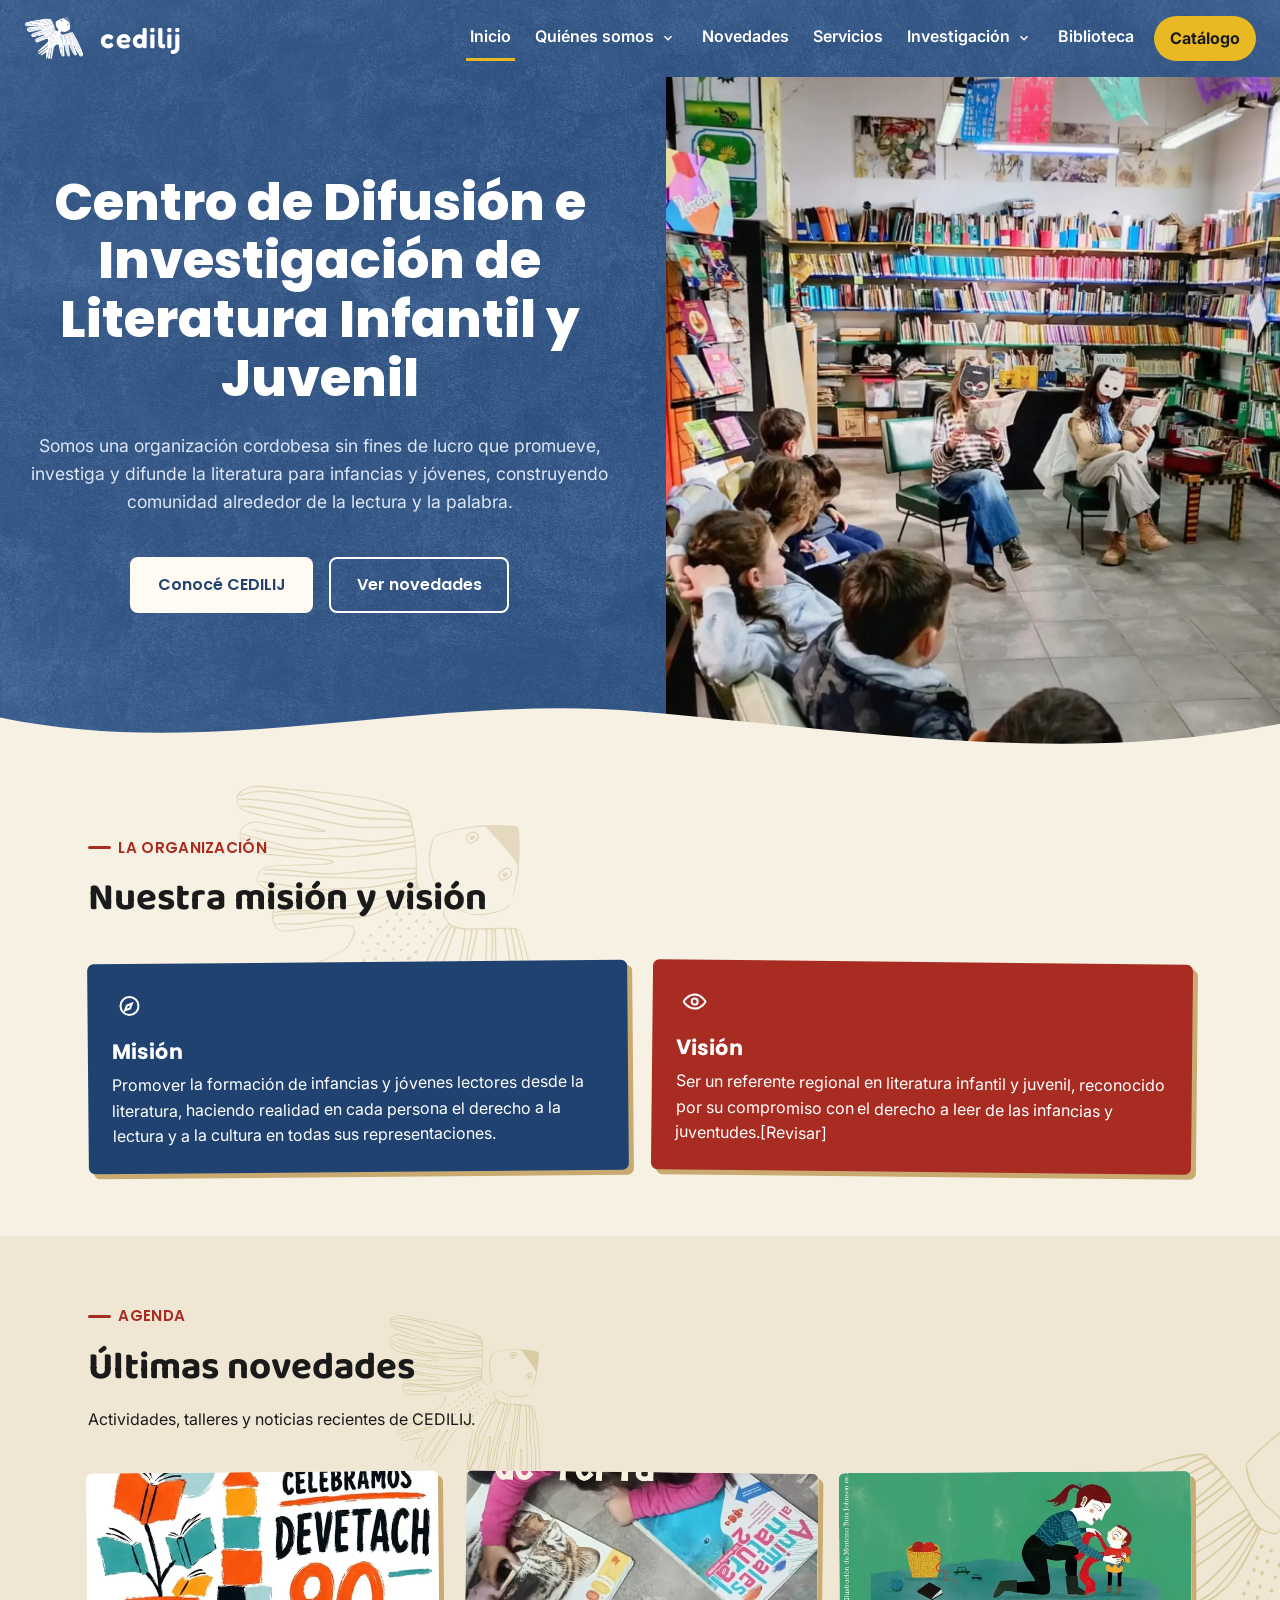
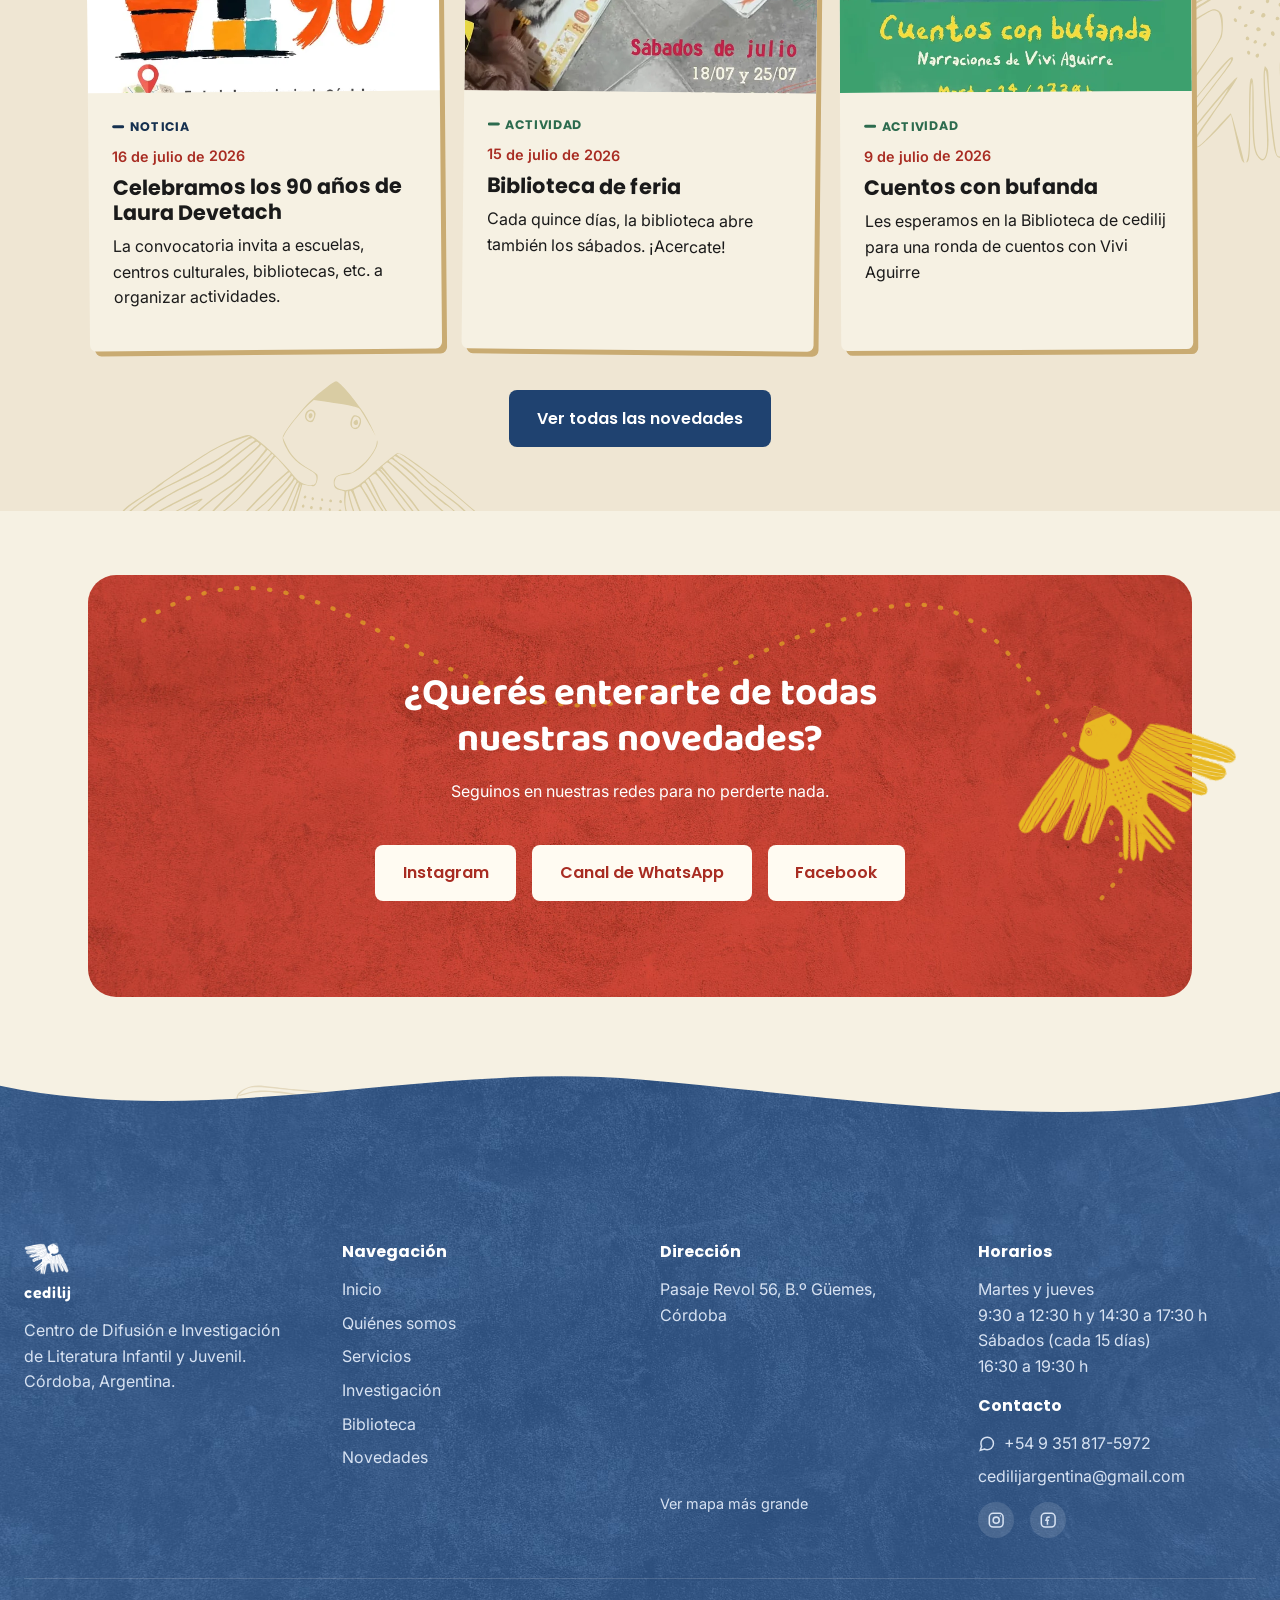
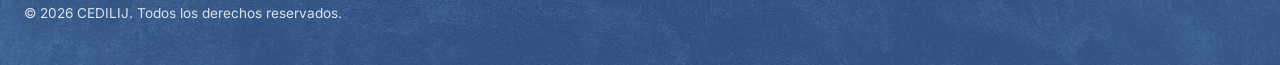
==== index.html @ cd26f786 "Actualizar novedades desde Google Sheets" ====
<!DOCTYPE html>
<html lang="es-AR">
<head>
  <meta charset="UTF-8">
  <meta name="viewport" content="width=device-width, initial-scale=1.0">
  <title>CEDILIJ: Centro de Difusión e Investigación de Literatura Infantil y Juvenil</title>
  <meta name="description" content="CEDILIJ es una organización que promueve, investiga y difunde la literatura infantil y juvenil desde Córdoba, Argentina, con talleres y actividades varias y una biblioteca y sala de lectura abiertas a toda la comunidad.">
  <link rel="icon" type="image/png" href="assets/img/logo-cedilij-favicon.png">
  <link rel="preconnect" href="https://fonts.googleapis.com">
  <link rel="preconnect" href="https://fonts.gstatic.com" crossorigin>
  <link href="https://fonts.googleapis.com/css2?family=Baloo+2:wght@600;700;800&family=Poppins:wght@500;600;700;800&family=Inter:wght@400;500;600;700&family=Fredoka:wght@600;700&display=swap" rel="stylesheet">
  <link rel="stylesheet" href="assets/css/styles.css">
</head>
<body>
  <a class="skip-link" href="#contenido">Saltar al contenido principal</a>

  <header class="site-header">
    <div class="nav-bar">
      <a class="brand" href="index.html">
        <span class="brand-logo">
          <img class="brand-logo-color" src="assets/img/logo-cedilij.png" alt="" width="55" height="40">
          <img class="brand-logo-white" src="assets/img/logo-cedilij-white-cutout.png" alt="" width="55" height="40" aria-hidden="true">
        </span>
        <span class="brand-text">
          <strong>cedilij</strong>
        </span>
      </a>
      <button class="nav-toggle" type="button" aria-expanded="false" aria-controls="nav-menu" aria-label="Abrir menú de navegación">
        <svg viewBox="0 0 24 24" fill="none" stroke="currentColor" stroke-width="2" aria-hidden="true">
          <path d="M3 6h18M3 12h18M3 18h18"/>
        </svg>
      </button>
      <nav class="nav-menu" id="nav-menu" aria-label="Principal">
        <a href="index.html" aria-current="page">Inicio</a>
        <div class="nav-dropdown">
          <a href="quienes-somos.html" class="nav-dropdown-link">Quiénes somos</a>
          <button type="button" class="nav-dropdown-toggle" aria-expanded="false" aria-controls="nav-submenu-quienes-somos" aria-label="Mostrar submenú de Quiénes somos">
            <svg width="14" height="14" viewBox="0 0 24 24" fill="none" stroke="currentColor" stroke-width="2.5" aria-hidden="true"><path d="M6 9l6 6 6-6"/></svg>
          </button>
          <ul class="nav-submenu" id="nav-submenu-quienes-somos">
            <li><a href="quienes-somos.html">Nuestra historia</a></li>
            <li><a href="equipo.html">Equipo CEDILIJ</a></li>
            <li><a href="distinciones.html">Distinciones</a></li>
          </ul>
        </div>
        <a href="novedades.html">Novedades</a>
        <a href="servicios.html">Servicios</a>
        <div class="nav-dropdown">
          <a href="investigacion.html" class="nav-dropdown-link">Investigación</a>
          <button type="button" class="nav-dropdown-toggle" aria-expanded="false" aria-controls="nav-submenu-investigacion" aria-label="Mostrar submenú de Investigación">
            <svg width="14" height="14" viewBox="0 0 24 24" fill="none" stroke="currentColor" stroke-width="2.5" aria-hidden="true"><path d="M6 9l6 6 6-6"/></svg>
          </button>
          <ul class="nav-submenu" id="nav-submenu-investigacion">
            <li><a href="investigacion.html">Revista Piedra Libre</a></li>
            <li><a href="publicaciones-especiales.html">Publicaciones especiales</a></li>
            <li><a href="articulos-academicos.html">Artículos académicos</a></li>
          </ul>
        </div>
        <a href="biblioteca.html">Biblioteca</a>
        <a href="https://cedilij.puntobiblio.com/" class="nav-catalog-btn" target="_blank" rel="noopener noreferrer">Catálogo<span class="visually-hidden"> (se abre en una pestaña nueva)</span></a>
      </nav>
    </div>
  </header>

  <main id="contenido">
    <!-- Hero -->
    <section class="hero">
      <div class="container">
        <div class="hero-copy">
          <h1>Centro de Difusión e Investigación de Literatura Infantil y Juvenil</h1>
          <p>Somos una organización cordobesa sin fines de lucro que promueve, investiga y difunde la literatura para infancias y jóvenes, construyendo comunidad alrededor de la lectura y la palabra.</p>
          <div class="hero-actions">
            <a class="btn btn-primary" href="quienes-somos.html">Conocé CEDILIJ</a>
            <a class="btn btn-outline" href="novedades.html">Ver novedades</a>
          </div>
        </div>
      </div>
      <div class="hero-carousel">
        <ul class="hero-carousel-track" tabindex="0" aria-label="Fotos de CEDILIJ">
          <li class="hero-carousel-slide">
            <img src="assets/img/carrusel1.jpg" alt="Narración oral con máscaras para un grupo de chicas y chicos en la biblioteca de CEDILIJ" width="960" height="1200" loading="eager">
          </li>
          <li class="hero-carousel-slide">
            <img src="assets/img/carrusel4.jpg" alt="Interior de la biblioteca de CEDILIJ decorada con papel picado" width="900" height="1020" loading="lazy">
          </li>
        </ul>
      </div>
      <div class="hero-wave" aria-hidden="true">
        <svg viewBox="0 0 1440 100" preserveAspectRatio="none">
          <path fill="currentColor" d="M0,32 C240,90 480,0 720,24 C960,48 1200,96 1440,40 L1440,100 L0,100 Z"></path>
        </svg>
      </div>
    </section>

    <!-- La organización -->
    <section>
      <div class="container">
        <div class="section-head" data-animate>
          <span class="eyebrow">La organización</span>
          <h2>Nuestra misión y visión</h2>
        </div>
        <div class="card-grid">
          <article class="card" data-animate>
            <div class="card-icon" aria-hidden="true">
              <svg width="24" height="24" viewBox="0 0 24 24" fill="none" stroke="currentColor" stroke-width="2"><circle cx="12" cy="12" r="9"/><path d="M14.5 9.5l-2 5-5 2 2-5z"/></svg>
            </div>
            <h3>Misión</h3>
            <p>Promover la formación de infancias y jóvenes lectores desde la literatura, haciendo realidad en cada persona el derecho a la lectura y a la cultura en todas sus representaciones.</p>
          </article>
          <article class="card" data-animate>
            <div class="card-icon" aria-hidden="true">
              <svg width="24" height="24" viewBox="0 0 24 24" fill="none" stroke="currentColor" stroke-width="2"><path d="M1 12s4-7 11-7 11 7 11 7-4 7-11 7-11-7-11-7z"/><circle cx="12" cy="12" r="3"/></svg>
            </div>
            <h3>Visión</h3>
            <p>Ser un referente regional en literatura infantil y juvenil, reconocido por su compromiso con el derecho a leer de las infancias y juventudes.[Revisar]</p>
          </article>
        </div>
      </div>
    </section>

    <!-- Novedades preview -->
    <section class="section-alt">
      <div class="container">
        <div class="section-head" data-animate>
          <span class="eyebrow">Agenda</span>
          <h2>Últimas novedades</h2>
          <p>Actividades, talleres y noticias recientes de CEDILIJ.</p>
        </div>
        <div class="news-grid">
          <!-- Las 3 novedades más recientes, generadas por
               scripts/build-novedades.mjs desde el mismo Google Sheet
               que alimenta novedades.html. No editar a mano entre
               NOVEDADES-PREVIEW:START y NOVEDADES-PREVIEW:END, el
               próximo build lo pisa. -->
          <!-- NOVEDADES-PREVIEW:START -->
          <a class="news-card" href="novedades.html#celebramos-los-90-anos-de-laura-devetach" data-animate>
            <div class="news-card-media">
              <img src="assets/img/novedad-celebramos-los-90-anos-de-laura-devetach.webp" alt="La imagen es un flyer de la convocatoria." loading="lazy">
            </div>
            <div class="news-card-body">
              <span class="news-tag news-tag--noticia">Noticia</span>
              <span class="news-date">16 de julio de 2026</span>
              <h3>Celebramos los 90 años de Laura Devetach</h3>
              <p>La convocatoria invita a escuelas, centros culturales, bibliotecas, etc. a organizar actividades.</p>
            </div>
          </a>
          <a class="news-card" href="novedades.html#biblioteca-de-feria" data-animate>
            <div class="news-card-media">
              <img src="assets/img/novedad-biblioteca-de-feria.webp" alt="En la imagen hay una foto desde arriba de una niña leyendo libros acostada en el piso de la biblioteca." loading="lazy">
            </div>
            <div class="news-card-body">
              <span class="news-tag news-tag--actividad">Actividad</span>
              <span class="news-date">15 de julio de 2026</span>
              <h3>Biblioteca de feria</h3>
              <p>Cada quince días, la biblioteca abre también los sábados. ¡Acercate!</p>
            </div>
          </a>
          <a class="news-card" href="novedades.html#cuentos-con-bufanda" data-animate>
            <div class="news-card-media">
              <img src="assets/img/novedad-cuentos-con-bufanda.webp" alt="Ilustración de Mariana Ruiz Johnson de una mujer poniéndole una bufanda roja a un niño" loading="lazy">
            </div>
            <div class="news-card-body">
              <span class="news-tag news-tag--actividad">Actividad</span>
              <span class="news-date">9 de julio de 2026</span>
              <h3>Cuentos con bufanda</h3>
              <p>Les esperamos en la Biblioteca de cedilij para una ronda de cuentos con Vivi Aguirre</p>
            </div>
          </a>
          <!-- NOVEDADES-PREVIEW:END -->
        </div>
        <div style="margin-top: var(--space-5); text-align:center;">
          <a class="btn btn-primary" href="novedades.html">Ver todas las novedades</a>
        </div>
      </div>
    </section>

    <!-- Canal de WhatsApp -->
    <section>
      <div class="container">
        <div class="whatsapp-cta" data-animate>
          <svg class="whatsapp-cta-line" viewBox="0 0 800 400" preserveAspectRatio="xMidYMid slice" aria-hidden="true">
            <path d="M40,80 C180,-10 260,190 420,130 S620,20 700,150 S740,260 730,290" fill="none" stroke="var(--color-gold)" stroke-width="3" stroke-linecap="round" stroke-dasharray="1 11"/>
          </svg>
          <img class="whatsapp-cta-bird" src="assets/img/logo-cedilij-gold.png" alt="" width="69" height="50" aria-hidden="true">
          <h2>¿Querés enterarte de todas nuestras novedades?</h2>
          <p>Seguinos en nuestras redes para no perderte nada.</p>
          <div class="whatsapp-cta-links">
            <a class="btn btn-primary" href="https://www.instagram.com/cedilij/" target="_blank" rel="noopener noreferrer">Instagram<span class="visually-hidden"> (se abre en una pestaña nueva)</span></a>
            <a class="btn btn-primary" href="https://whatsapp.com/channel/0029VbDVmXAIt5rsOE6aBs2m" target="_blank" rel="noopener noreferrer">Canal de WhatsApp<span class="visually-hidden"> (se abre en una pestaña nueva)</span></a>
            <a class="btn btn-primary" href="https://www.facebook.com/cedilij/" target="_blank" rel="noopener noreferrer">Facebook<span class="visually-hidden"> (se abre en una pestaña nueva)</span></a>
          </div>
        </div>
      </div>
    </section>
  </main>

  <footer class="site-footer">
    <div class="container">
      <div class="footer-grid">
        <div>
          <img class="footer-brand-bird" src="assets/img/logo-cedilij-white-cutout.png" alt="" width="45" height="33">
          <h2 class="footer-brand-name">cedilij</h2>
          <p>Centro de Difusión e Investigación de Literatura Infantil y Juvenil. Córdoba, Argentina.</p>
        </div>
        <div>
          <h3>Navegación</h3>
          <ul>
            <li><a href="index.html">Inicio</a></li>
            <li><a href="quienes-somos.html">Quiénes somos</a></li>
            <li><a href="servicios.html">Servicios</a></li>
            <li><a href="investigacion.html">Investigación</a></li>
            <li><a href="biblioteca.html">Biblioteca</a></li>
            <li><a href="novedades.html">Novedades</a></li>
          </ul>
        </div>
        <div>
          <h3>Dirección</h3>
          <p>Pasaje Revol 56, B.º Güemes, Córdoba</p>
          <div class="footer-map">
            <iframe class="footer-map-embed" src="https://maps.google.com/maps?q=-31.42356,-64.192441&z=17&output=embed" title="Mapa: CEDILIJ, Pasaje Revol 56, Barrio Güemes, Córdoba" loading="lazy"></iframe>
          </div>
          <a class="footer-map-link" href="https://maps.app.goo.gl/PSmqAt9gFaP3ftS48" target="_blank" rel="noopener noreferrer">Ver mapa más grande<span class="visually-hidden"> (se abre en una pestaña nueva)</span></a>
        </div>
        <div>
          <h3>Horarios</h3>
          <p>Martes y jueves<br>9:30 a 12:30 h y 14:30 a 17:30 h<br>Sábados (cada 15 días)<br>16:30 a 19:30 h</p>
          <h3>Contacto</h3>
          <ul>
            <li class="footer-contact-whatsapp">
              <svg viewBox="0 0 24 24" fill="none" stroke="currentColor" stroke-width="2" aria-hidden="true"><path d="M21 11.5a8.38 8.38 0 0 1-.9 3.8 8.5 8.5 0 0 1-7.6 4.7 8.38 8.38 0 0 1-3.8-.9L3 21l1.9-5.7a8.38 8.38 0 0 1-.9-3.8 8.5 8.5 0 0 1 4.7-7.6 8.38 8.38 0 0 1 3.8-.9h.5a8.48 8.48 0 0 1 8 8v.5z"/></svg>
              <a href="https://wa.me/5493518175972" target="_blank" rel="noopener noreferrer">+54 9 351 817-5972<span class="visually-hidden"> por WhatsApp (se abre en una pestaña nueva)</span></a>
            </li>
            <li><a href="mailto:cedilijargentina@gmail.com">cedilijargentina@gmail.com</a></li>
            <li class="footer-social">
              <a href="https://www.instagram.com/cedilij/" target="_blank" rel="noopener noreferrer" aria-label="Instagram (se abre en una pestaña nueva)">
                <svg viewBox="0 0 24 24" fill="none" stroke="currentColor" stroke-width="2" aria-hidden="true"><rect x="3" y="3" width="18" height="18" rx="5"/><circle cx="12" cy="12" r="4"/><circle cx="17.5" cy="6.5" r="0.8" fill="currentColor" stroke="none"/></svg>
              </a>
              <a href="https://www.facebook.com/cedilij/" target="_blank" rel="noopener noreferrer" aria-label="Facebook (se abre en una pestaña nueva)">
                <svg viewBox="0 0 24 24" fill="none" stroke="currentColor" stroke-width="2" aria-hidden="true"><rect x="3" y="3" width="18" height="18" rx="5"/><path d="M14 8h-1.5A2.5 2.5 0 0 0 10 10.5V12M8 12h5M11 12v6"/></svg>
              </a>
            </li>
          </ul>
        </div>
      </div>
      <div class="footer-bottom">
        <p>© <span data-year></span> CEDILIJ. Todos los derechos reservados.</p>
      </div>
    </div>
  </footer>

  <script src="assets/js/main.js"></script>
</body>
</html>
---- assets/css/styles.css ----
/* =========================================================
   CEDILIJ — Hoja de estilos base
   Paleta basada en las piezas reales de Instagram de CEDILIJ
   (flyers a color + isotipo del pájaro). Tipografía: Poppins
   (gratuita) para títulos, Inter para cuerpo. Ver .claude/NO_NEGOCIABLES.md
   ========================================================= */

/* ---------- Tokens ---------- */
:root {
  /* Color — constantes de marca: negro, crema, dorado (logo) */
  --color-ink: #1a1a1a;
  --color-ink-soft: #55504a;
  --color-bg: #f6f1e3;
  --color-bg-alt: #efe6d3;
  --color-surface: #fffbf2; /* blanco hueso cálido — nunca #fff puro */
  --color-border: #e4d9be;

  /* Pajaritos sueltos y de fondo sobre el crema, apenas más oscuros
     que el fondo para que se noten sin generar ruido visual. Dos
     variantes (distinta composición y tono) para que .section-alt
     no repita exactamente el mismo patrón que el fondo base. */
  --bg-pattern-birds: url("../img/bg-pattern-cream.svg");
  --bg-pattern-birds-alt: url("../img/bg-pattern-cream-alt.svg");
  --bg-pattern-birds-size: 1900px 1900px;

  /* Azul: un solo azul para todo (hero, cta, botones, footer) */
  --color-primary: #1f4270;
  --color-primary-dark: #15304f;
  --color-primary-tint: #e1eaf5;

  /* Rojo: acento / CTA puntual */
  --color-accent: #d8382c;
  --color-accent-dark: #a82c22;
  --color-accent-tint: #f8deda;

  /* Verde: acento de categoría */
  --color-green: #3b8c68;
  --color-green-dark: #2c6b4e;
  --color-green-tint: #dceee4;

  /* Dorado: color del isotipo, acento decorativo */
  --color-gold: #e8b923;
  --color-gold-dark: #a9800e;
  --color-gold-tint: #fbf0d2;

  --color-focus: #1d7a6b;

  /* Tipografía — Poppins para títulos (gratuita, la misma que usa
     tekmaneducation.com como referencia), Inter para texto de cuerpo. */
  --font-heading: "Poppins", "Segoe UI", system-ui, sans-serif;
  --font-body: "Inter", "Segoe UI", system-ui, sans-serif;

  /* Escala espacial */
  --space-1: 0.25rem;
  --space-2: 0.5rem;
  --space-3: 1rem;
  --space-4: 1.5rem;
  --space-5: 2.5rem;
  --space-6: 4rem;
  --space-7: 6rem;

  /* Otros */
  --radius-sm: 0.5rem;
  --radius-md: 1rem;
  --radius-lg: 1.75rem;
  --shadow-sm: 0 2px 8px rgba(32, 26, 43, 0.08);
  --shadow-md: 0 12px 32px rgba(32, 26, 43, 0.14);
  --color-shadow-card: #c9ab72; /* sombra beige de las tarjetas (antes negra) */
  --container-w: 72rem;
  --transition: 200ms ease;
  --wave-h: clamp(2.5rem, 6vw, 5rem);
}

/* Fuente tipo crayón para h1 (Crayon Libre, GGBotNet, dominio público
   CC0), autohospedada en assets/fonts/ — no está en Google Fonts. */
@font-face {
  font-family: "Crayon Libre";
  src: url("../fonts/CrayonLibre-Regular.ttf") format("truetype");
  font-weight: normal;
  font-style: normal;
  font-display: swap;
}

/* ---------- Reset ---------- */
*,
*::before,
*::after {
  box-sizing: border-box;
}

/* Selección de texto en naranja (marca), no el azul por defecto */
::selection {
  background: var(--color-accent);
  color: #fff;
}

html {
  scroll-behavior: smooth;
}

body {
  margin: 0;
  overflow-x: hidden; /* evita scroll horizontal por los fondos a sangre de Novedades */
  font-family: var(--font-body);
  color: var(--color-ink);
  background-color: var(--color-bg);
  background-image: var(--bg-pattern-birds);
  background-repeat: repeat;
  background-size: var(--bg-pattern-birds-size);
  line-height: 1.6;
  -webkit-font-smoothing: antialiased;
}

img,
svg {
  max-width: 100%;
  display: block;
}

a {
  color: var(--color-primary);
}

ul,
ol {
  padding-left: 1.25rem;
}

h1,
h2,
h3,
h4 {
  font-family: var(--font-heading);
  color: var(--color-ink);
  line-height: 1.2;
  margin: 0 0 var(--space-3);
}

h1 {
  font-family: "Crayon Libre", var(--font-heading);
  font-weight: 800;
  line-height: 1.15;
  font-size: clamp(2.1rem, 4vw + 1rem, 3.2rem);
}

h2 {
  font-family: "Baloo 2", var(--font-heading);
  font-weight: 700;
}

h2 {
  font-size: clamp(1.7rem, 2.5vw + 1rem, 2.4rem);
}

h3 {
  font-size: 1.3rem;
}

p {
  margin: 0 0 var(--space-3);
}

/* Respeta la preferencia del usuario de reducir movimiento */
@media (prefers-reduced-motion: reduce) {
  html {
    scroll-behavior: auto;
  }
  *,
  *::before,
  *::after {
    animation-duration: 0.001ms !important;
    animation-iteration-count: 1 !important;
    transition-duration: 0.001ms !important;
    scroll-behavior: auto !important;
  }
}

/* ---------- Foco visible (accesibilidad) ---------- */
:focus-visible {
  outline: 3px solid var(--color-focus);
  outline-offset: 2px;
  /* WCAG 2.4.11: que el header sticky no tape un elemento enfocado */
  scroll-margin-top: calc(var(--header-h, 5rem) + 1rem);
}

/* En secciones de fondo oscuro (azul) el teal pierde contraste contra
   el fondo (¡el teal y el azul tienen casi la misma luminosidad!,
   ratio ~1.2:1 — muy por debajo del 3:1 que pide WCAG 1.4.11): se
   fuerza un foco blanco en esas zonas. */
.cta-band :focus-visible,
.site-footer :focus-visible,
.hero :focus-visible {
  outline-color: #fff;
}

/* ---------- Skip link ---------- */
.skip-link {
  position: absolute;
  left: var(--space-3);
  top: -4rem;
  background: var(--color-primary);
  color: #fff;
  padding: var(--space-2) var(--space-3);
  border-radius: var(--radius-sm);
  z-index: 1000;
  transition: top var(--transition);
}

.skip-link:focus {
  top: var(--space-3);
}

/* ---------- Layout utilitario ---------- */
.container {
  width: 100%;
  max-width: var(--container-w);
  margin-inline: auto;
  padding-inline: var(--space-4);
}

section {
  padding-block: var(--space-6);
}

/* La última sección antes del footer necesita respiro extra abajo
   para que la onda del footer no choque con el contenido. */
main > section:last-of-type {
  padding-bottom: calc(var(--space-6) + clamp(2.5rem, 6vw, 5rem));
}

.section-alt {
  background-color: var(--color-bg-alt);
  background-image: var(--bg-pattern-birds-alt);
  background-repeat: repeat;
  background-size: var(--bg-pattern-birds-size);
}

.section-head {
  max-width: 44rem;
  margin-bottom: var(--space-5);
}

.about-figure {
  display: block;
  width: 100%;
  max-width: 28rem;
  height: auto;
  margin: 0 0 var(--space-5);
  border-radius: var(--radius-sm);
}

/* Etiqueta simple con un guioncito, no la típica píldora de badge */
.eyebrow {
  display: inline-flex;
  align-items: center;
  gap: 0.5em;
  font-family: var(--font-heading);
  color: var(--color-accent-dark);
  font-size: 0.95rem;
  font-weight: 600;
  letter-spacing: 0.02em;
  text-transform: uppercase;
  margin-bottom: var(--space-3);
}

.eyebrow::before {
  content: "";
  width: 1.5em;
  height: 3px;
  background: currentColor;
  border-radius: 2px;
}

.visually-hidden {
  position: absolute;
  width: 1px;
  height: 1px;
  overflow: hidden;
  clip: rect(0 0 0 0);
  white-space: nowrap;
  border: 0;
  padding: 0;
  margin: -1px;
}

/* ---------- Header / navegación ---------- */
.site-header {
  position: sticky;
  top: 0;
  z-index: 100;
  background: var(--color-bg);
  transition: background var(--transition);
}

/* Estado "flotando sobre el hero azul" (solo Inicio, ver .hero más
   abajo): header transparente con texto claro, hasta que el hero
   deja de estar debajo — ver toggle en main.js. */
.site-header.hero-transparent {
  background: transparent;
}

.site-header.hero-transparent .brand strong,
.site-header.hero-transparent .brand span,
.site-header.hero-transparent .nav-menu > a,
.site-header.hero-transparent .nav-menu .nav-dropdown-link {
  color: #fff;
}

.site-header.hero-transparent .nav-menu a[aria-current="page"] {
  color: #fff;
  border-bottom-color: var(--color-gold);
}

.site-header.hero-transparent .nav-toggle {
  border-color: rgba(255, 255, 255, 0.6);
  color: #fff;
}

/* Botón "Catálogo": naranja/rojo (mismo color que subraya la sección
   activa) sobre header crema, dorado (ídem) sobre el header
   transparente del hero azul. */
.nav-menu .nav-catalog-btn {
  display: inline-flex;
  align-items: center;
  padding: 0.4rem 1rem;
  border-radius: 999px;
  border-bottom: none;
  font-weight: 700;
  background: var(--color-accent);
  color: #fff;
  transition: background var(--transition), color var(--transition);
}

.nav-menu .nav-catalog-btn:hover,
.nav-menu .nav-catalog-btn:focus-visible {
  background: var(--color-accent-dark);
  color: #fff;
}

.site-header.hero-transparent .nav-menu .nav-catalog-btn {
  background: var(--color-gold);
  color: var(--color-ink);
}

.site-header.hero-transparent .nav-menu .nav-catalog-btn:hover,
.site-header.hero-transparent .nav-menu .nav-catalog-btn:focus-visible {
  background: var(--color-gold-dark);
  color: #fff;
}

.nav-bar {
  display: flex;
  align-items: center;
  justify-content: space-between;
  padding-inline: var(--space-4);
  padding-block: var(--space-3);
  gap: var(--space-4);
}

.brand {
  display: flex;
  align-items: center;
  gap: var(--space-3);
  text-decoration: none;
}

/* Isotipo tipográfico real de marca: "cedilij" en minúscula, con la
   fuente redondeada que usan en sus piezas gráficas (Fredoka, mejor
   candidata gratuita — no está confirmado que sea la fuente exacta). */
.brand-text strong {
  font-family: "Fredoka", var(--font-heading);
  font-weight: 600;
  letter-spacing: 0.04em;
  color: var(--color-primary);
}

.brand img {
  height: 2.75rem;
  width: auto;
}

/* Dos versiones superpuestas del logo (a color / blanco con líneas
   transparentes) que se cruzan en opacidad — reemplaza al filtro
   brightness(0) invert(1) porque ese filtro no puede dejar las líneas
   finas transparentes, solo recolorearlas. */
.brand-logo {
  position: relative;
  display: inline-block;
  width: 3.78rem; /* proporción real del logo (464x338) a 2.75rem de alto */
  height: 2.75rem;
}

.brand-logo img {
  position: absolute;
  inset: 0;
  width: 100%;
  height: 100%;
  transition: opacity var(--transition);
}

.brand-logo-white {
  opacity: 0;
}

.site-header.hero-transparent .brand-logo-color {
  opacity: 0;
}

.site-header.hero-transparent .brand-logo-white {
  opacity: 1;
}

.brand strong {
  display: block;
  font-size: 1.75rem;
  line-height: 1.1;
}

.brand span {
  display: block;
  font-family: var(--font-body);
  font-weight: 400;
  font-size: 0.75rem;
  color: var(--color-ink-soft);
}

.nav-toggle {
  display: none;
  align-items: center;
  justify-content: center;
  width: 2.75rem;
  height: 2.75rem;
  background: transparent;
  border: 1px solid var(--color-border);
  border-radius: var(--radius-sm);
  cursor: pointer;
}

.nav-toggle svg {
  width: 1.5rem;
  height: 1.5rem;
}

.nav-menu {
  display: flex;
  flex-wrap: wrap;
  justify-content: flex-end;
  gap: var(--space-2) var(--space-3);
  list-style: none;
  margin: 0;
  padding: 0;
}

.nav-menu a {
  text-decoration: none;
  color: var(--color-ink);
  font-weight: 600;
  padding: var(--space-2) var(--space-1);
  border-bottom: 3px solid transparent;
  transition: border-color var(--transition), color var(--transition);
}

.nav-menu a:hover,
.nav-menu a:focus-visible {
  color: var(--color-primary);
}

.nav-menu a[aria-current="page"] {
  color: var(--color-primary);
  border-bottom-color: var(--color-accent);
}

/* ---------- Submenú de nav ("Quiénes somos") ---------- */
.nav-dropdown {
  position: relative;
  display: flex;
  align-items: center;
}

.nav-dropdown-toggle {
  display: inline-flex;
  align-items: center;
  justify-content: center;
  width: 1.75rem;
  height: 1.75rem;
  margin-left: -0.25rem;
  background: transparent;
  border: none;
  border-radius: var(--radius-sm);
  color: var(--color-ink);
  cursor: pointer;
  transition: color var(--transition), transform var(--transition);
}

.nav-dropdown-toggle:hover,
.nav-dropdown-toggle:focus-visible {
  color: var(--color-primary);
}

.nav-dropdown:hover .nav-dropdown-toggle,
.nav-dropdown:focus-within .nav-dropdown-toggle,
.nav-dropdown-toggle[aria-expanded="true"] {
  transform: rotate(180deg);
}

.site-header.hero-transparent .nav-dropdown-toggle {
  color: #fff;
}

.nav-submenu {
  position: absolute;
  top: 100%;
  left: 0;
  min-width: 13rem;
  margin: 0;
  padding: var(--space-2);
  list-style: none;
  background: var(--color-bg);
  border-radius: var(--radius-sm);
  box-shadow: var(--shadow-md);
  opacity: 0;
  visibility: hidden;
  transform: translateY(-6px);
  transition: opacity var(--transition), transform var(--transition), visibility var(--transition);
  z-index: 10;
}

.nav-dropdown:hover .nav-submenu,
.nav-dropdown:focus-within .nav-submenu,
.nav-dropdown-toggle[aria-expanded="true"] + .nav-submenu {
  opacity: 1;
  visibility: visible;
  transform: translateY(0);
}

.nav-menu .nav-submenu a {
  display: block;
  padding: var(--space-2) var(--space-3);
  border-radius: var(--radius-sm);
  border-bottom: none;
  font-weight: 600;
  white-space: nowrap;
}

.nav-menu .nav-submenu a:hover,
.nav-menu .nav-submenu a:focus-visible {
  color: var(--color-primary);
  background: var(--color-primary-tint);
}

.nav-menu .nav-submenu a[aria-current="page"] {
  color: var(--color-primary);
  background: var(--color-primary-tint);
}

.nav-dropdown.is-active > .nav-dropdown-link {
  color: var(--color-primary);
  border-bottom-color: var(--color-accent);
}

@media (max-width: 60rem) {
  .nav-bar {
    flex-wrap: wrap;
  }

  .nav-toggle {
    display: inline-flex;
  }

  .nav-menu {
    display: none;
    flex: 1 1 100%;
    flex-direction: column;
    width: 100%;
    padding-block: var(--space-3);
    gap: 0;
  }

  .nav-menu a {
    display: block;
    padding: var(--space-3) var(--space-1);
    border-bottom: 1px solid var(--color-border);
  }

  /* Que no quede línea divisoria pegada arriba del botón Catálogo */
  .nav-menu a:has(+ .nav-catalog-btn) {
    border-bottom: none;
  }

  .nav-menu .nav-catalog-btn {
    margin-top: var(--space-2);
  }

  .nav-dropdown {
    flex-wrap: wrap;
    border-bottom: 1px solid var(--color-border);
  }

  .nav-menu .nav-dropdown-link {
    flex: 1;
    border-bottom: none;
  }

  .nav-dropdown-toggle {
    width: 2.75rem;
    height: 2.75rem;
    flex-shrink: 0;
  }

  .nav-submenu {
    display: none;
    position: static;
    flex-basis: 100%;
    width: 100%;
    margin: 0;
    padding: 0 0 var(--space-2) var(--space-4);
    background: transparent;
    box-shadow: none;
    opacity: 1;
    visibility: visible;
    transform: none;
  }

  .nav-dropdown-toggle[aria-expanded="true"] + .nav-submenu {
    display: block;
  }

  .nav-menu .nav-submenu a {
    padding: var(--space-2) var(--space-1);
    color: #fff;
  }

  .site-header.nav-open .nav-menu {
    display: flex;
  }
}

/* ---------- Botones ---------- */
.btn {
  display: inline-flex;
  align-items: center;
  gap: var(--space-2);
  font-family: var(--font-heading);
  font-weight: 600;
  font-size: 1rem;
  text-decoration: none;
  padding: 0.85rem 1.6rem;
  border-radius: var(--radius-sm);
  border: 2px solid transparent;
  cursor: pointer;
  transition: transform var(--transition), box-shadow var(--transition), background var(--transition);
}

.btn-primary {
  background: var(--color-primary);
  color: #fff;
}

.btn-primary:hover,
.btn-primary:focus-visible {
  background: var(--color-primary-dark);
  box-shadow: var(--shadow-sm);
}

.btn-outline {
  background: transparent;
  border-color: var(--color-primary);
  color: var(--color-primary);
}

.btn-outline:hover,
.btn-outline:focus-visible {
  background: var(--color-primary-tint);
}

.btn-accent {
  background: var(--color-accent);
  color: #fff;
}

.btn-accent:hover,
.btn-accent:focus-visible {
  background: var(--color-accent-dark);
}

.btn:disabled {
  opacity: 0.7;
  cursor: not-allowed;
  pointer-events: none;
}

/* ---------- Hero ---------- */
.hero {
  position: relative;
  background-color: var(--color-primary);
  /* hero-bg.jpg = textura + azul ya combinados en un solo archivo,
     igual que hace tekmaneducation.com (imagen directa, sin blend
     mode ni máscara CSS). Generado a partir de la textura provista
     elegida; 23 KB en vez del ~1 MB de los intentos previos. */
  background-image: url("../img/hero-bg.jpg");
  background-size: cover;
  background-position: center;
  background-repeat: no-repeat;
  display: flex;
  align-items: center;
  min-height: 68vh;
  padding-block: calc(var(--space-7) + 2rem) calc(var(--space-7) + 2.5rem);
  overflow: hidden;
  margin-bottom: -1px; /* evita una línea de 1px del bg de la página entre el hero y la onda */
}

.hero > .container {
  width: 100%;
}

/* Solo se aplica si el JS pudo medir la altura real del header
   (ver main.js). Sin JS, el hero queda en el flujo normal, debajo
   de un header sólido — sigue siendo legible, solo menos vistoso. */
.hero.hero-overlay {
  margin-top: calc(-1 * var(--header-h, 0px));
  padding-top: calc(var(--space-7) + var(--header-h, 0px));
}

.hero .eyebrow {
  color: var(--color-gold);
}

.hero h1 {
  color: #fff;
}

.hero p {
  color: #dce6f6;
  font-size: 1.1rem;
}

.hero .btn-primary {
  background: var(--color-surface);
  color: var(--color-primary);
}

.hero .btn-primary:hover,
.hero .btn-primary:focus-visible {
  background: var(--color-bg-alt);
  color: var(--color-primary-dark);
}

.hero .btn-outline {
  border-color: #fff;
  color: #fff;
}

.hero .btn-outline:hover,
.hero .btn-outline:focus-visible {
  background: rgba(255, 255, 255, 0.14);
}

.hero .container {
  position: relative;
  max-width: none;
}

.hero-copy {
  display: flex;
  flex-direction: column;
  align-items: center;
  text-align: center;
  width: 48%;
  margin-inline: 0 auto;
}

.hero-copy h1 {
  margin-bottom: var(--space-4);
}

.hero-copy p {
  margin-bottom: 0;
}

.hero-copy .hero-actions {
  justify-content: center;
  margin-top: var(--space-5);
  margin-bottom: 1.2rem;
}

.hero-actions {
  display: flex;
  flex-wrap: wrap;
  gap: var(--space-3);
  margin-top: var(--space-4);
}

/* ---------- Carrusel de fotos (hero) ----------
   Scroll-snap nativo: funciona sin JS (swipe/scroll manual). El
   avance automático es JS puro encima; se pausa solo con
   hover/foco/touch y respeta prefers-reduced-motion. */
/* Pegada al borde derecho, empieza justo debajo del menú (no detrás
   — la barra queda azul sólida, sin la foto asomando) y se estira
   más abajo del límite normal del hero: la onda (y el
   overflow:hidden del .hero) la recortan por abajo, como en tekman —
   no queda como una foto completa "flotando". */
.hero-carousel {
  position: absolute;
  top: var(--header-h, 5rem);
  right: 0;
  bottom: -4rem;
  width: 48%;
  overflow: hidden;
}

@media (max-width: 55rem) {
  .hero {
    display: flex;
    flex-direction: column;
    align-items: stretch;
    /* El carrusel pasa a ir primero (order:-1, más abajo) y ocupa
       todo el ancho; el padding superior pensado para centrar el
       texto en desktop solo dejaría un hueco azul vacío antes. */
    padding-block: 0 calc(var(--space-7) + 2.5rem);
  }

  /* Con JS, .hero-overlay (ver main.js) pisa el padding-top de
     arriba por especificidad (.hero.hero-overlay > .hero). En
     desktop ese padding extra separa el texto del header; en mobile
     el primer elemento ya es el carrusel (order:-1), así que alcanza
     con lo justo para no quedar tapado por el header. */
  .hero.hero-overlay {
    padding-top: var(--header-h, 5rem);
  }

  .hero-copy {
    width: 100%;
    max-width: none;
    margin-inline: auto;
  }

  .hero-carousel {
    position: static;
    order: -1;
    width: 100%;
    /* Ojo: 4/5 coincidía exacto con el ratio de carrusel1.jpg y no
       recortaba nada (se veía "entera"); un ratio más ancho que alto
       fuerza un recorte real en cualquiera de las fotos del carrusel. */
    aspect-ratio: 4 / 3;
    margin-bottom: var(--space-4);
  }
}

.hero-carousel-track {
  display: flex;
  height: 100%;
  margin: 0;
  padding: 0;
  list-style: none;
  overflow-x: auto;
  scroll-snap-type: x mandatory;
  scroll-behavior: smooth;
  scrollbar-width: none;
}

.hero-carousel-track::-webkit-scrollbar {
  display: none;
}

.hero-carousel-slide {
  flex: 0 0 100%;
  height: 100%;
  scroll-snap-align: start;
}

.hero-carousel-slide img {
  width: 100%;
  height: 100%;
  object-fit: cover;
  object-position: center;
  display: block;
}

/* La foto de la biblioteca tiene lo más lindo (estantes, mesa) hacia
   abajo; sin esto el recorte automático la centra y deja de más el
   techo/las vigas de arriba. */
.hero-carousel-slide img[src$="carrusel4.jpg"] {
  object-position: center bottom;
}

.hero-wave {
  position: absolute;
  left: 0;
  right: 0;
  bottom: -1px;
  line-height: 0;
  color: var(--color-bg);
}

.hero-wave svg {
  display: block;
  width: 100%;
  height: clamp(2.5rem, 6vw, 5rem);
}


/* ---------- Stats ---------- */
.stats {
  display: grid;
  grid-template-columns: repeat(auto-fit, minmax(10rem, 1fr));
  gap: var(--space-4);
}

.stat {
  background: var(--color-surface);
  border: 1px solid var(--color-border);
  border-radius: var(--radius-md);
  padding: var(--space-4);
  text-align: center;
}

.stat strong {
  display: block;
  font-family: var(--font-heading);
  font-size: 2.2rem;
  color: var(--color-accent-dark);
}

.stat span {
  color: var(--color-ink-soft);
  font-size: 0.95rem;
}

/* ---------- Cards ----------
   Tratamiento tipo "tarjeta pineada en un corcho": fondo sólido de
   color rotativo por categoría, sombra dura con offset beige (no
   blur suave de SaaS), rotación leve alternada que se endereza al
   pasar el mouse. El texto usa currentColor para que cada variante
   (clara u oscura) mantenga contraste correcto. */
.card-grid {
  display: grid;
  grid-template-columns: repeat(auto-fit, minmax(16rem, 1fr));
  gap: var(--space-5) var(--space-4);
}

/* Variante de dos columnas fijas (no auto-fit), para secciones donde
   se prefiere el ancho de tarjeta más generoso de un grid de 2 en vez
   de que se angosten al sumar más tarjetas por fila. */
.card-grid--pair {
  grid-template-columns: 1fr;
}

@media (min-width: 40rem) {
  .card-grid--pair {
    grid-template-columns: 1fr 1fr;
  }
}

.card {
  position: relative;
  background: var(--color-primary);
  color: #fff;
  border-radius: 0.4rem;
  padding: var(--space-4);
  box-shadow: 5px 5px 0 var(--color-shadow-card);
  rotate: -0.5deg;
  overflow: hidden;
  transition: transform var(--transition), box-shadow var(--transition), rotate var(--transition), background var(--transition);
}

.card-grid > .card:nth-child(3n + 2) {
  background: var(--color-accent-dark);
  rotate: 0.6deg;
}

.card-grid > .card:nth-child(3n + 3) {
  background: var(--color-gold);
  color: var(--color-ink);
  rotate: 0.4deg;
}

.card:hover,
.card:focus-within {
  rotate: 0deg;
  transform: translateY(-3px);
  box-shadow: 8px 8px 0 var(--color-shadow-card);
}

/* Foco visible: blanco sobre los fondos oscuros, tinta oscura sobre
   el dorado (claro) — mismo criterio WCAG 1.4.11 que hero/footer. */
.card :focus-visible {
  outline-color: #fff;
}

.card-grid > .card:nth-child(3n + 3) :focus-visible {
  outline-color: var(--color-ink);
}

/* Excepción puntual: tarjeta de Biblioteca en Inicio, en dorado (como
   el botón de Catálogo) en vez del verde que le tocaría por posición. */
.card-grid > .card.card--gold {
  background: var(--color-gold);
  color: var(--color-ink);
}

.card-grid > .card.card--gold :focus-visible {
  outline-color: var(--color-ink);
}

.card-icon {
  width: 2.25rem;
  height: 2.25rem;
  display: flex;
  align-items: center;
  justify-content: center;
  margin-bottom: var(--space-3);
  color: inherit;
}

.card h3,
.card p,
.card a {
  color: inherit;
}

.card h3 {
  margin-bottom: var(--space-2);
}

.card p:last-child {
  margin-bottom: 0;
}

/* ---------- Servicios: desplegables ----------
   Fila de ancho completo, beige/hueso liso (sin el ciclo de color de
   .card) — <details>/<summary> nativo, sin JS. Cerrado se ve título +
   destinataries + resumen de una línea; abierto suma duración y
   descripción completa. */
.service-accordion {
  display: grid;
  gap: var(--space-4);
  margin-top: var(--space-5);
}

.service-item {
  background: var(--color-surface);
  color: var(--color-ink);
  border: 1px solid var(--color-border);
  border-radius: 0.4rem;
  box-shadow: 5px 5px 0 var(--color-shadow-card);
  transition: transform var(--transition), box-shadow var(--transition);
}

.service-item:hover,
.service-item:focus-within {
  transform: translateY(-3px);
  box-shadow: 8px 8px 0 var(--color-shadow-card);
}

.service-item :focus-visible {
  outline-color: var(--color-ink);
}

.service-item-summary {
  display: flex;
  align-items: center;
  justify-content: space-between;
  gap: var(--space-4);
  padding: var(--space-4);
  cursor: pointer;
  list-style: none;
}

.service-item-summary::-webkit-details-marker {
  display: none;
}

.service-item-heading {
  display: grid;
  gap: 0.2rem;
}

.service-item-title {
  font-family: var(--font-heading);
  font-weight: 700;
  font-size: 1.1rem;
}

.service-item-destinataries,
.service-item-resumen {
  display: block;
  font-size: 0.9rem;
}

.service-item-chevron {
  flex-shrink: 0;
  transition: transform var(--transition);
}

.service-item[open] .service-item-chevron {
  transform: rotate(180deg);
}

.service-item-body {
  padding: 0 var(--space-4) var(--space-4);
  display: grid;
  gap: var(--space-2);
}

.service-item-body p {
  margin: 0;
}

/* ---------- Novedades ---------- */
.news-grid {
  display: grid;
  grid-template-columns: repeat(auto-fit, minmax(18rem, 1fr));
  gap: var(--space-5) var(--space-4);
}

.news-card {
  background: var(--color-bg);
  border-radius: 0.4rem;
  overflow: hidden;
  display: flex;
  flex-direction: column;
  box-shadow: 5px 5px 0 var(--color-shadow-card);
  rotate: -0.5deg;
  transition: transform var(--transition), box-shadow var(--transition), rotate var(--transition);
  scroll-margin-top: calc(var(--header-h, 5rem) + var(--space-4));
  color: inherit;
  text-decoration: none;
}

.news-grid > .news-card:nth-child(4n + 2) {
  rotate: 0.6deg;
}

.news-grid > .news-card:nth-child(4n + 3) {
  rotate: -0.3deg;
}

.news-grid > .news-card:nth-child(4n + 4) {
  rotate: 0.4deg;
}

.news-card:hover,
.news-card:focus-within {
  rotate: 0deg;
  transform: translateY(-3px);
  box-shadow: 8px 8px 0 var(--color-shadow-card);
}

/* Imagen de la novedad: siempre recortada a un tamaño prolijo
   (aspect-ratio fijo + object-fit:cover). En la página de Novedades
   además es cliqueable/enfocable y abre la foto completa (ver
   .post-image-link y el lightbox más abajo). */
.news-card-media {
  width: 100%;
  aspect-ratio: 16 / 10;
  overflow: hidden;
  background: var(--color-bg-alt);
}

.news-card-media img {
  width: 100%;
  height: 100%;
  object-fit: cover;
  display: block;
  transition: transform var(--transition);
}

.post-list .news-card-media {
  aspect-ratio: 16 / 9;
  border-radius: 0;
}

.news-card-body {
  padding: var(--space-4);
  display: flex;
  flex-direction: column;
  gap: var(--space-2);
  flex: 1;
}

.news-date {
  font-weight: 600;
  color: var(--color-accent-dark);
  font-size: 0.9rem;
}

.news-card-link {
  font-weight: 600;
}

/* Mismo lenguaje que .eyebrow (guioncito de color + texto, sin
   badge/píldora con fondo tintado — ese patrón quedaba muy genérico). */
.news-tag {
  display: inline-flex;
  align-items: center;
  gap: 0.4em;
  align-self: flex-start;
  font-family: var(--font-heading);
  font-size: 0.78rem;
  font-weight: 700;
  letter-spacing: 0.03em;
  text-transform: uppercase;
  color: var(--color-primary-dark);
}

.news-tag::before {
  content: "";
  width: 1em;
  height: 3px;
  background: currentColor;
  border-radius: 2px;
}

/* Variantes de color según el tipo de novedad (columna "tipo" del
   Google Sheet: Noticia o Actividad). */
.news-tag--noticia {
  color: var(--color-primary-dark);
}

.news-tag--actividad {
  color: var(--color-green-dark);
}

.news-card h2,
.news-card h3 {
  margin-bottom: 0;
}

/* ---------- Novedades: listado tipo blog (página Novedades) ----------
   Un post entero por fila (no una tarjeta): foto recortada arriba,
   cuerpo de texto completo abajo, dentro del ancho normal de
   .container (misma tarjeta que .news-card en cualquier otro lado
   del sitio). El texto/imagen adentro quedan en una columna angosta
   (.news-card-inner) para que se lean cómodos. */
:root {
  --novedades-sidebar-w: 18rem;
}

.novedades-layout {
  display: grid;
  grid-template-columns: 1fr;
  row-gap: var(--space-5);
}

@media (min-width: 64rem) {
  .novedades-layout {
    grid-template-columns: minmax(0, 1fr) var(--novedades-sidebar-w);
    column-gap: var(--space-6);
    align-items: start;
  }
}

.post-list {
  display: flex;
  flex-direction: column;
  gap: var(--space-5);
  min-width: 0;
}

/* Columna lateral: invita a seguir a CEDILIJ por redes/WhatsApp para
   enterarse de novedades sin depender de visitar esta página, y debajo
   un índice para saltar por año. En mobile queda debajo del listado
   (ver orden en el HTML). */
.novedades-sidebar {
  display: flex;
  flex-direction: column;
  gap: var(--space-5);
}

@media (min-width: 64rem) {
  .novedades-sidebar {
    position: sticky;
    top: calc(var(--header-h, 5rem) + var(--space-4));
    z-index: 1;
  }
}

/* Envuelve todos los pares año + post-list en una sola columna, para
   que .novedades-layout quede en exactamente 2 hijos (esta y la
   lateral) y el grid de 2 columnas no dependa de acomodar a mano
   cuántos años/listas haya adentro. */
.novedades-main {
  display: flex;
  flex-direction: column;
  gap: var(--space-5);
  min-width: 0;
}

.novedades-follow {
  background: var(--color-primary);
  color: #fff;
  border-radius: var(--radius-md);
  padding: var(--space-4);
}

.novedades-filter {
  padding-inline: var(--space-2);
}

.novedades-filter h2 {
  font-size: 1rem;
}

.novedades-filter-options {
  display: flex;
  flex-wrap: wrap;
  gap: var(--space-2);
}

.novedades-filter-btn {
  font-family: var(--font-body);
  font-size: 0.85rem;
  font-weight: 600;
  padding: 0.4rem 0.85rem;
  border-radius: var(--radius-sm);
  border: 2px solid var(--color-primary);
  background: transparent;
  color: var(--color-primary);
  cursor: pointer;
  transition: background var(--transition), color var(--transition);
}

.novedades-filter-btn:hover,
.novedades-filter-btn:focus-visible {
  background: var(--color-primary-tint);
}

.novedades-filter-btn.is-active {
  background: var(--color-primary);
  color: #fff;
}

.novedades-years {
  padding-inline: var(--space-2);
}

.novedades-years h2 {
  font-size: 1rem;
}

.novedades-years ul {
  list-style: none;
  margin: 0;
  padding: 0;
  display: flex;
  flex-direction: column;
  gap: var(--space-1);
}

.novedades-years a {
  font-weight: 600;
}

.novedades-follow h2 {
  color: #fff;
  font-size: 1.3rem;
}

.novedades-follow p {
  color: var(--color-bg);
  font-size: 0.95rem;
}

.novedades-follow-list {
  list-style: none;
  margin: 0;
  padding: 0;
  display: flex;
  flex-direction: column;
  gap: var(--space-2);
}

.novedades-follow-list a {
  display: flex;
  align-items: center;
  gap: var(--space-3);
  padding: var(--space-2) var(--space-3);
  border-radius: var(--radius-sm);
  background: rgba(255, 255, 255, 0.12);
  color: #fff;
  font-weight: 600;
  text-decoration: none;
  transition: background var(--transition);
}

.novedades-follow-list a:hover,
.novedades-follow-list a:focus-visible {
  background: rgba(255, 255, 255, 0.24);
}

.novedades-follow-list svg {
  width: 1.4rem;
  height: 1.4rem;
  flex-shrink: 0;
}

.novedades-follow :focus-visible {
  outline-color: #fff;
}

.post-list .news-card {
  rotate: 0deg;
  box-shadow: none;
  border-radius: 0;
  display: flex;
  justify-content: flex-start;
}

/* El atributo hidden (usado por el filtro de tipo) necesita pisar el
   display:flex de arriba para funcionar. */
.post-list .news-card[hidden] {
  display: none;
}

/* Fondo alternado entre posteos (mismos dos tonos que alternan las
   secciones de Inicio) para diferenciar uno del otro sin usar tarjeta. */
.post-list .news-card:nth-child(odd) {
  background: var(--color-bg);
}

.post-list .news-card:nth-child(even) {
  background: var(--color-bg-alt);
}

.post-list .news-card:hover,
.post-list .news-card:focus-within {
  transform: none;
  box-shadow: none;
}

.news-card-inner {
  width: 100%;
  max-width: 38rem;
  display: flex;
  flex-direction: column;
  gap: var(--space-4);
  padding: var(--space-4);
}

.post-list .news-card-body {
  padding: 0;
}

/* Divisor de año: item directo de .novedades-layout (no de .post-list)
   para que ocupe su propia fila arriba de todo — así la barra lateral
   empieza alineada con el primer posteo (donde arranca el color), no
   con el año. También es el destino de los links de "Navegá por año"
   de la barra lateral. */
.post-year-marker {
  font-family: "Baloo 2", var(--font-heading);
  font-weight: 700;
  font-size: 1.15rem;
  color: var(--color-primary);
  margin: 0;
  padding-inline: var(--space-4);
  scroll-margin-top: calc(var(--header-h, 5rem) + var(--space-4));
}

/* Los posteos son captions de Instagram pegadas tal cual (con
   emojis a modo de viñeta) — se les saca el bullet nativo para no
   duplicar el marcador. */
.news-card-body ul {
  list-style: none;
  padding-left: 0;
  margin: 0;
  display: flex;
  flex-direction: column;
  gap: var(--space-1);
}

/* Foto cliqueable: sin JS, el enlace abre directamente el archivo de
   imagen completo en el navegador. Con JS, main.js intercepta el clic
   y la muestra en el <dialog class="lightbox"> de abajo. */
.post-image-link {
  position: relative;
  display: block;
  cursor: zoom-in;
}

.post-image-link:focus-visible {
  outline-offset: -3px;
}

.post-image-link:hover .news-card-media img,
.post-image-link:focus-visible .news-card-media img {
  transform: scale(1.03);
}

.post-image-zoom-hint {
  position: absolute;
  right: var(--space-3);
  bottom: var(--space-3);
  width: 2.25rem;
  height: 2.25rem;
  border-radius: 50%;
  background: rgba(26, 26, 26, 0.55);
  color: #fff;
  display: flex;
  align-items: center;
  justify-content: center;
  opacity: 0;
  transition: opacity var(--transition);
}

.post-image-zoom-hint svg {
  width: 1.1rem;
  height: 1.1rem;
}

.post-image-link:hover .post-image-zoom-hint,
.post-image-link:focus-visible .post-image-zoom-hint {
  opacity: 1;
}

/* ---------- Lightbox (foto completa) ---------- */
.lightbox {
  position: relative;
  border: none;
  border-radius: var(--radius-md);
  padding: var(--space-2);
  max-width: min(92vw, 60rem);
  max-height: 92vh;
  background: var(--color-surface);
}

.lightbox::backdrop {
  background: rgba(26, 22, 18, 0.75);
}

.lightbox-img {
  display: block;
  max-width: 100%;
  max-height: calc(92vh - 2 * var(--space-2));
  width: auto;
  height: auto;
  margin: 0 auto;
  border-radius: calc(var(--radius-sm) - 2px);
}

.lightbox-close {
  position: absolute;
  top: -0.9rem;
  right: -0.9rem;
  width: 2.5rem;
  height: 2.5rem;
  padding: 0;
  border-radius: 50%;
  border: 2px solid var(--color-surface);
  background: var(--color-ink);
  color: #fff;
  display: flex;
  align-items: center;
  justify-content: center;
  cursor: pointer;
}

.lightbox-close svg {
  width: 1.1rem;
  height: 1.1rem;
}

.news-empty,
.news-error {
  border: 1px dashed var(--color-border);
  border-radius: var(--radius-md);
  padding: var(--space-5);
  text-align: center;
  color: var(--color-ink-soft);
}

/* ---------- Canal de WhatsApp (Inicio) ----------
   Recuadro centrado inspirado en el bloque final de tekmaneducation.com
   (caja de color con un ícono "volando" en una esquina) — mismo tipo
   de idea, pero con textura, contenido e imagen propios: el rojo de
   marca con la misma técnica de textura+color que el hero
   (cta-red-bg.jpg) y el pájaro de CEDILIJ en vez de un cohete. */
.whatsapp-cta {
  position: relative;
  background-color: var(--color-accent);
  background-image: url("../img/cta-red-bg.jpg");
  background-size: cover;
  background-position: center;
  border-radius: var(--radius-lg);
  padding: var(--space-7) var(--space-5);
  text-align: center;
  color: #fff;
}

.whatsapp-cta h2 {
  position: relative;
  z-index: 1;
  color: #fff;
  max-width: 34rem;
  margin-inline: auto;
}

.whatsapp-cta p {
  position: relative;
  z-index: 1;
  max-width: 26rem;
  margin-inline: auto;
  margin-bottom: var(--space-5);
}

/* Garabato punteado de fondo, inspirado en las líneas sueltas de
   tekmaneducation.com — puramente decorativo, detrás del texto. */
.whatsapp-cta-line {
  position: absolute;
  inset: 0;
  width: 100%;
  height: 100%;
  z-index: 0;
  opacity: 0.6;
}

.whatsapp-cta-links {
  position: relative;
  z-index: 1;
  display: flex;
  flex-wrap: wrap;
  justify-content: center;
  gap: var(--space-3);
}

.whatsapp-cta .btn-primary {
  background: var(--color-surface);
  color: var(--color-accent-dark);
}

.whatsapp-cta .btn-primary:hover,
.whatsapp-cta .btn-primary:focus-visible {
  background: var(--color-bg-alt);
}

.whatsapp-cta :focus-visible {
  outline-color: #fff;
}

/* Pájaro decorativo, espejado para que mire hacia el texto. "Flota"
   suavemente (--bird-rest-y parametriza el punto de reposo para que
   la misma animación sirva en los dos layouts); ya existe una regla
   global que desactiva animaciones con prefers-reduced-motion.
   En mobile el texto ocupa casi todo el ancho de la caja, así que el
   pájaro va arriba a la derecha (no hay lugar al costado sin tapar
   texto); desde donde ya sobra espacio al costado del texto centrado,
   pasa a estar centrado verticalmente sobre el borde derecho, como el
   cohete de tekman. */
.whatsapp-cta-bird {
  position: absolute;
  top: -1.25rem;
  right: -0.75rem;
  --bird-rest-y: 0px;
  translate: 0 var(--bird-rest-y);
  width: 9rem;
  height: auto;
  transform: scaleX(-1);
  rotate: 10deg;
  pointer-events: none;
  animation: whatsapp-cta-float 3.5s ease-in-out infinite;
}

@media (min-width: 60rem) {
  .whatsapp-cta-bird {
    top: 50%;
    right: -1rem;
    --bird-rest-y: -50%;
    width: 11rem;
  }
}

@media (min-width: 80rem) {
  .whatsapp-cta-bird {
    right: -2.5rem;
    width: 13rem;
  }
}

@keyframes whatsapp-cta-float {
  0%,
  100% {
    translate: 0 var(--bird-rest-y);
  }
  50% {
    translate: 0 calc(var(--bird-rest-y) - 10px);
  }
}

/* ---------- Ritmo escalonado (cards/items en cascada) ----------
   Cada tarjeta o ítem de una grilla/lista se revela con un pequeño
   retraso respecto al anterior, para que aparezcan en secuencia al
   hacer scroll en vez de todas juntas. Ver skill frontend-design:
   "un momento de motion bien elegido, no efectos sueltos". */
.card-grid > [data-animate]:nth-child(1),
.news-grid > [data-animate]:nth-child(1),
.info-list > [data-animate]:nth-child(1),
.service-accordion > [data-animate]:nth-child(1) {
  transition-delay: 0ms;
}
.card-grid > [data-animate]:nth-child(2),
.news-grid > [data-animate]:nth-child(2),
.info-list > [data-animate]:nth-child(2),
.service-accordion > [data-animate]:nth-child(2) {
  transition-delay: 90ms;
}
.card-grid > [data-animate]:nth-child(3),
.news-grid > [data-animate]:nth-child(3),
.info-list > [data-animate]:nth-child(3),
.service-accordion > [data-animate]:nth-child(3) {
  transition-delay: 180ms;
}
.card-grid > [data-animate]:nth-child(4),
.news-grid > [data-animate]:nth-child(4),
.info-list > [data-animate]:nth-child(4),
.service-accordion > [data-animate]:nth-child(4) {
  transition-delay: 270ms;
}
.card-grid > [data-animate]:nth-child(5),
.news-grid > [data-animate]:nth-child(5),
.info-list > [data-animate]:nth-child(5),
.service-accordion > [data-animate]:nth-child(5) {
  transition-delay: 360ms;
}
.card-grid > [data-animate]:nth-child(6),
.info-list > [data-animate]:nth-child(6),
.service-accordion > [data-animate]:nth-child(6) {
  transition-delay: 450ms;
}

/* ---------- Info list (horarios, contacto) ---------- */
.info-list {
  list-style: none;
  padding: 0;
  margin: 0;
  display: grid;
  gap: var(--space-3);
}

.info-list li {
  display: flex;
  gap: var(--space-3);
  align-items: flex-start;
}

.info-list--stacked li {
  flex-direction: column;
  align-items: flex-start;
}

.info-sublist {
  margin: var(--space-2) 0 0;
  padding-left: 1.2rem;
  display: grid;
  gap: var(--space-1);
}

.distincion-thumb {
  display: block;
  margin-top: var(--space-3);
  max-width: min(16rem, 100%);
  max-height: 200px;
  width: auto;
  height: auto;
  border-radius: 0.3rem;
}

.distincion-thumb--wide {
  max-width: min(28rem, 100%);
}

.distincion-thumb-row {
  display: flex;
  flex-wrap: wrap;
  gap: var(--space-3);
  margin-top: var(--space-3);
}

.distincion-thumb-row .distincion-thumb {
  margin-top: 0;
}

/* ---------- Índice de revista (Piedra Libre) ---------- */
.magazine-grid {
  display: grid;
  grid-template-columns: repeat(auto-fill, minmax(8.5rem, 1fr));
  gap: var(--space-5) var(--space-4);
  margin-top: var(--space-5);
}

.magazine-issue {
  display: block;
  text-decoration: none;
  color: inherit;
}

.magazine-issue-cover {
  display: block;
  width: 100%;
  aspect-ratio: 3 / 4;
  object-fit: cover;
  border-radius: 0.3rem;
  box-shadow: 4px 4px 0 var(--color-shadow-card);
  transition: transform var(--transition), box-shadow var(--transition);
}

.magazine-issue:hover .magazine-issue-cover,
.magazine-issue:focus-visible .magazine-issue-cover {
  transform: translateY(-3px);
  box-shadow: 6px 6px 0 var(--color-shadow-card);
}

.magazine-issue-num {
  display: block;
  margin-top: var(--space-2);
  font-weight: 700;
  color: var(--color-primary);
  font-size: 0.85rem;
}

.magazine-issue-theme {
  display: block;
  font-size: 0.85rem;
  line-height: 1.3;
}

.magazine-issue-year {
  display: block;
  font-size: 0.8rem;
  color: var(--color-ink-soft);
}

/* Variante flotante de .about-figure: imagen chica con el texto
   alrededor, en vez de bloque de ancho completo. */
.about-figure--float {
  float: left;
  max-width: 11rem;
  margin: 0 var(--space-5) var(--space-4) 0;
}

@media (max-width: 36rem) {
  .about-figure--float {
    float: none;
    margin: 0 0 var(--space-4);
  }
}

.clearfix::after {
  content: "";
  display: table;
  clear: both;
}

/* ---------- Video embebido (tutoriales biblioteca) ---------- */
.video-embed {
  aspect-ratio: 16 / 9;
  border-radius: 0.3rem;
  overflow: hidden;
  box-shadow: 4px 4px 0 var(--color-shadow-card);
}

.video-embed iframe {
  width: 100%;
  height: 100%;
  border: 0;
  display: block;
}

.video-embed-caption {
  margin: var(--space-2) 0 0;
  font-size: 0.9rem;
}

.info-list li > div > strong {
  color: var(--color-primary);
  display: block;
}

/* ---------- Listas de miembros (Equipo) ---------- */
.member-columns {
  display: grid;
  grid-template-columns: 1fr;
  gap: var(--space-6);
}

@media (min-width: 40rem) {
  .member-columns {
    grid-template-columns: 1fr 1fr;
  }
}

.member-columns h3 {
  margin-bottom: var(--space-3);
}

.member-group {
  margin-bottom: var(--space-6);
}

.member-group:last-child {
  margin-bottom: 0;
}

.member-group h3 {
  margin-bottom: var(--space-3);
}

.member-list {
  list-style: none;
  margin: 0;
  padding: 0;
}

.member-list li {
  padding-block: var(--space-2);
  border-bottom: 1px solid var(--color-border);
}

.member-list--columns {
  column-width: 14rem;
  column-gap: var(--space-6);
}

.member-list--columns li {
  break-inside: avoid;
}

.member-card {
  background: var(--color-bg);
  border-radius: 0.6rem;
  padding: var(--space-5);
  box-shadow: 5px 5px 0 var(--color-shadow-card);
}

.member-card h3 {
  margin-bottom: var(--space-3);
}

/* ---------- Archivo desplegable (Equipos de años anteriores) ---------- */
.member-columns + details {
  margin-top: var(--space-6);
}

.archive-toggle {
  cursor: pointer;
  font-weight: 700;
  color: var(--color-primary);
  padding: var(--space-2) 0;
}

.archive-toggle:hover,
.archive-toggle:focus-visible {
  text-decoration: underline;
}

.archive-year {
  margin-top: var(--space-6);
  padding-top: var(--space-5);
  border-top: 1px solid var(--color-border);
}

.archive-year h4 {
  margin-bottom: var(--space-3);
}

.archive-year .about-figure {
  max-width: 18rem;
}

.archive-list-label {
  display: block;
  font-weight: 700;
  color: var(--color-primary);
  margin-top: var(--space-4);
  margin-bottom: var(--space-2);
}

.archive-list-label:first-of-type {
  margin-top: 0;
}

/* ---------- Footer ----------
   La onda ya NO es una forma superpuesta de color plano (se
   desalineaba cada vez que ajustábamos el tono de la textura).
   Ahora el footer es una única imagen de fondo continua, recortada
   arriba con una máscara con forma de onda — así la textura del
   borde ondulado y la del cuerpo del footer son literalmente los
   mismos píxeles, imposible que se desalineen. */
.site-footer {
  position: relative;
  background-color: var(--color-primary);
  background-image: url("../img/hero-bg.jpg");
  background-size: cover;
  background-position: center;
  background-repeat: no-repeat;
  color: #d7e2f2;
  margin-top: calc(-1 * var(--wave-h));
  padding-top: calc(var(--space-6) + 2.5rem + var(--wave-h));
  padding-bottom: var(--space-4);
  -webkit-mask-image: url("../img/wave-mask.svg"), linear-gradient(#000 0 0);
  -webkit-mask-size: 100% var(--wave-h), 100% calc(100% - var(--wave-h) + 1px);
  -webkit-mask-position: top, bottom;
  -webkit-mask-repeat: no-repeat, no-repeat;
  mask-image: url("../img/wave-mask.svg"), linear-gradient(#000 0 0);
  mask-size: 100% var(--wave-h), 100% calc(100% - var(--wave-h) + 1px);
  mask-position: top, bottom;
  mask-repeat: no-repeat, no-repeat;
}

.site-footer .container {
  max-width: none;
}

.footer-grid {
  display: grid;
  grid-template-columns: repeat(auto-fit, minmax(12rem, 1fr));
  gap: var(--space-5);
  margin-bottom: var(--space-5);
}

.footer-grid h2,
.footer-grid h3 {
  color: #fff;
  font-size: 1rem;
  margin-bottom: var(--space-3);
}

.footer-brand-name {
  font-family: "Fredoka", var(--font-heading);
  font-weight: 600;
  font-size: 1.15rem;
  letter-spacing: 0.04em;
}

.footer-grid a {
  color: #d7e2f2;
  text-decoration: none;
}

.footer-grid a:hover,
.footer-grid a:focus-visible {
  text-decoration: underline;
}

.footer-grid ul {
  list-style: none;
  padding: 0;
  margin: 0;
  display: grid;
  gap: var(--space-2);
}

.footer-contact-whatsapp {
  display: flex;
  align-items: center;
  gap: var(--space-2);
}

.footer-contact-whatsapp svg {
  width: 1.1rem;
  height: 1.1rem;
  flex-shrink: 0;
  color: #d7e2f2;
}

.footer-social {
  display: flex;
  gap: var(--space-3);
  margin-top: var(--space-1);
}

.footer-social a {
  display: flex;
  align-items: center;
  justify-content: center;
  width: 2.25rem;
  height: 2.25rem;
  border-radius: 50%;
  background: rgba(255, 255, 255, 0.12);
  transition: background var(--transition);
}

.footer-social a:hover,
.footer-social a:focus-visible {
  background: rgba(255, 255, 255, 0.24);
  text-decoration: none;
}

.footer-social svg {
  width: 1.15rem;
  height: 1.15rem;
}

.footer-brand-bird {
  margin-bottom: var(--space-2);
}

.footer-map {
  margin-top: var(--space-2);
  border-radius: var(--radius-sm);
  overflow: hidden;
}

.footer-map-embed {
  display: block;
  width: 100%;
  height: 140px;
  border: 0;
  /* Los colores por default de Google Maps (blanco/gris/rojo) chocan
     con la paleta del sitio y llaman demasiado la atención en el
     footer — se destiñe y se vuelve a teñir de azul con filtros CSS
     (no requiere API key de Google, así que sigue siendo gratis). */
  filter: grayscale(0.4) sepia(1) hue-rotate(179deg) saturate(2.2) brightness(0.96);
}

.footer-map-link {
  display: inline-block;
  margin-top: var(--space-2);
  font-size: 0.9rem;
}

.footer-bottom {
  border-top: 1px solid rgba(255, 255, 255, 0.15);
  padding-top: var(--space-4);
  font-size: 0.85rem;
  display: flex;
  flex-wrap: wrap;
  justify-content: space-between;
  gap: var(--space-2);
}

/* ---------- Animación de aparición al hacer scroll ----------
   El estado oculto SOLO se aplica cuando JS confirma (agregando
   la clase js-animate a <body>) que va a encargarse de revelar
   el contenido. Sin JS, con JS fallado, o con prefers-reduced-motion,
   el contenido es visible desde el primer render — nunca depende
   de que el usuario llegue a hacer scroll.
   Usa la propiedad independiente "translate" (no "transform") para
   el deslizamiento: .card/.news-card ya usan "transform" para el
   levantamiento al hover, y si esta animación también usara
   "transform" le ganaría por especificidad una vez revelada la
   tarjeta, dejando el hover roto en todo lo que ya se reveló. */
body.js-animate [data-animate] {
  opacity: 0;
  translate: 0 16px;
  transition: opacity 500ms ease, translate 500ms ease;
}

body.js-animate [data-animate].is-visible {
  opacity: 1;
  translate: 0 0;
}

/* ---------- Pager entre subpáginas (Quiénes somos) ---------- */
.subpage-pager {
  display: flex;
  flex-wrap: wrap;
  gap: var(--space-4);
}

.subpage-pager-link {
  display: inline-flex;
  align-items: center;
  gap: var(--space-2);
  text-decoration: none;
}

.subpage-pager-link svg {
  flex-shrink: 0;
  width: 1.1rem;
  height: 1.1rem;
  color: var(--color-primary);
}

.subpage-pager-next {
  margin-left: auto;
  text-align: right;
}

.subpage-pager-eyebrow {
  display: block;
  font-family: var(--font-heading);
  font-size: 0.7rem;
  font-weight: 700;
  text-transform: uppercase;
  letter-spacing: 0.04em;
  color: var(--color-ink-soft);
}

.subpage-pager-title {
  display: block;
  font-weight: 700;
  font-size: 1rem;
  color: var(--color-ink);
  transition: color var(--transition);
}

.subpage-pager-link:hover .subpage-pager-title,
.subpage-pager-link:focus-visible .subpage-pager-title {
  color: var(--color-primary);
  text-decoration: underline;
}

/* ---------- Breadcrumb / page hero simple ---------- */
.page-hero {
  padding-block: var(--space-6) var(--space-5);
  background: var(--color-bg-alt);
  border-bottom: 1px solid var(--color-border);
}

.page-hero .eyebrow {
  margin-bottom: var(--space-2);
}

.page-hero p {
  max-width: 42rem;
  color: var(--color-ink-soft);
  font-size: 1.1rem;
}
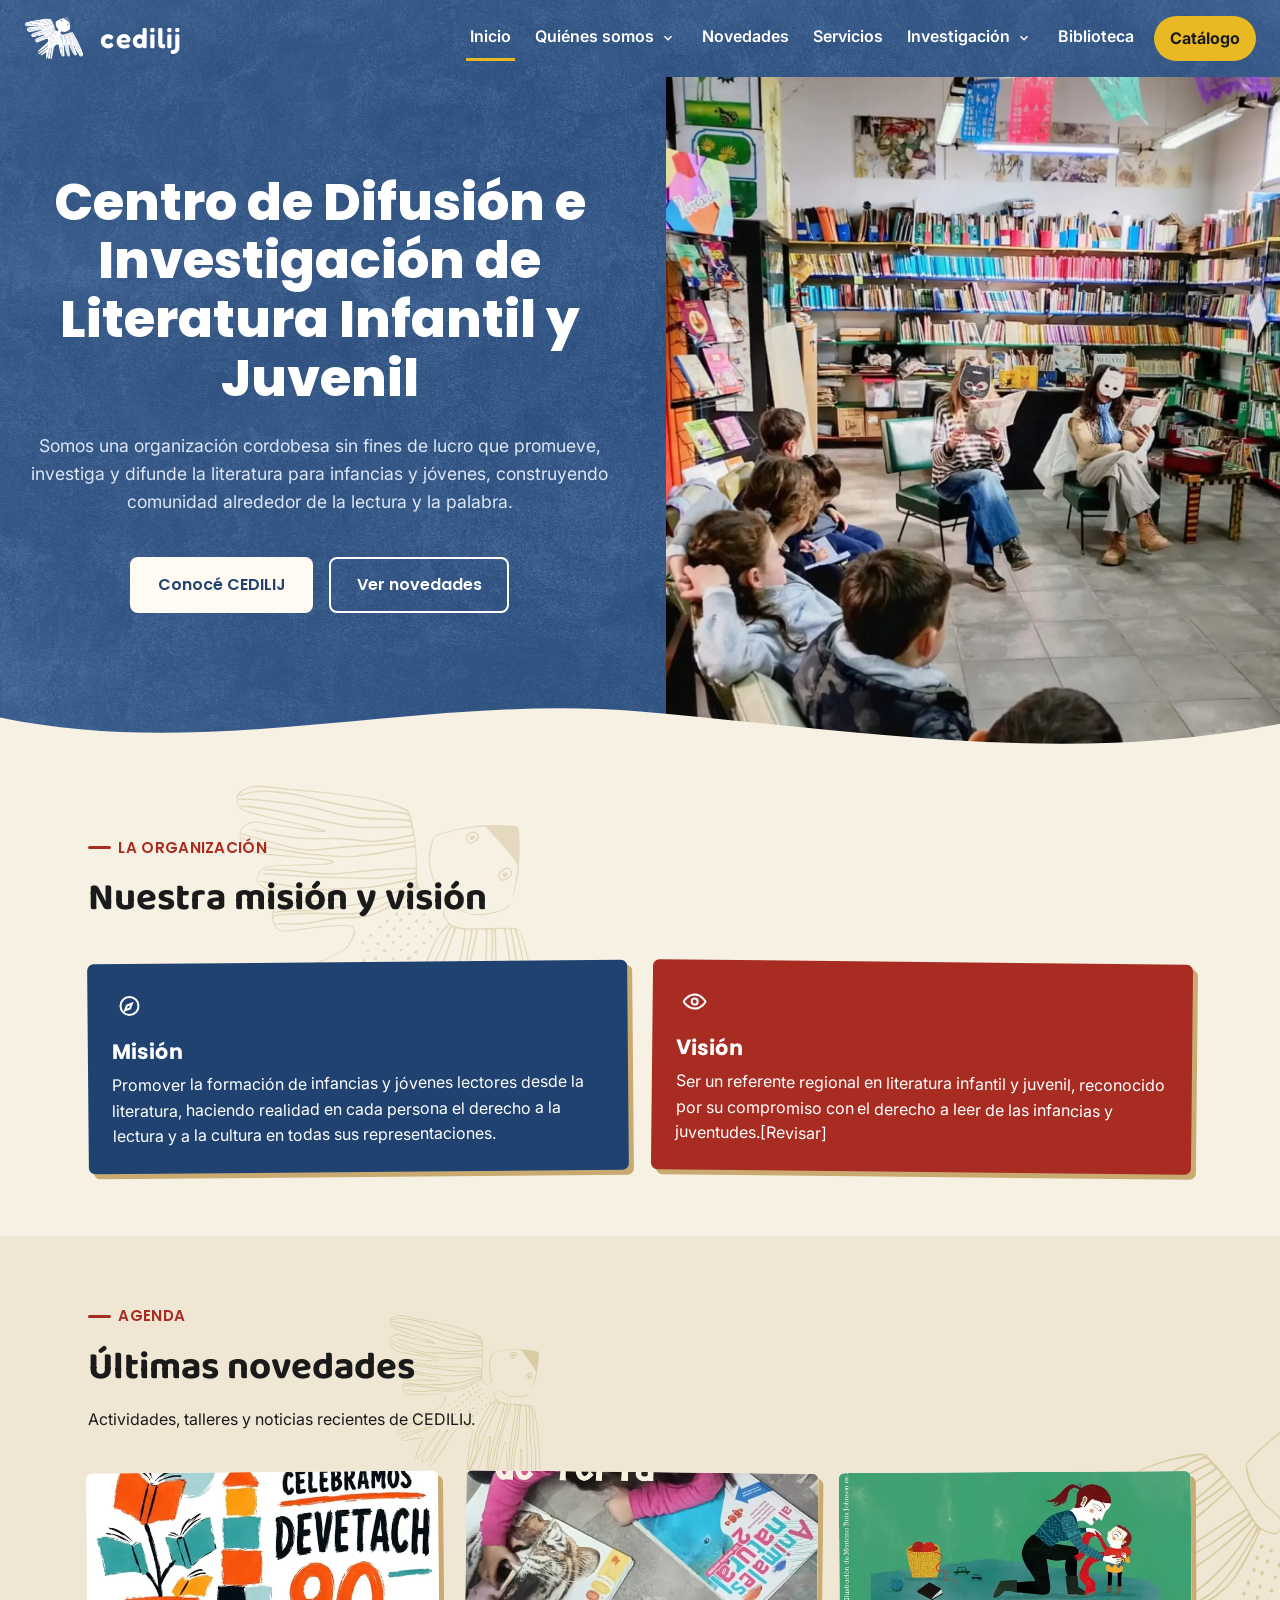
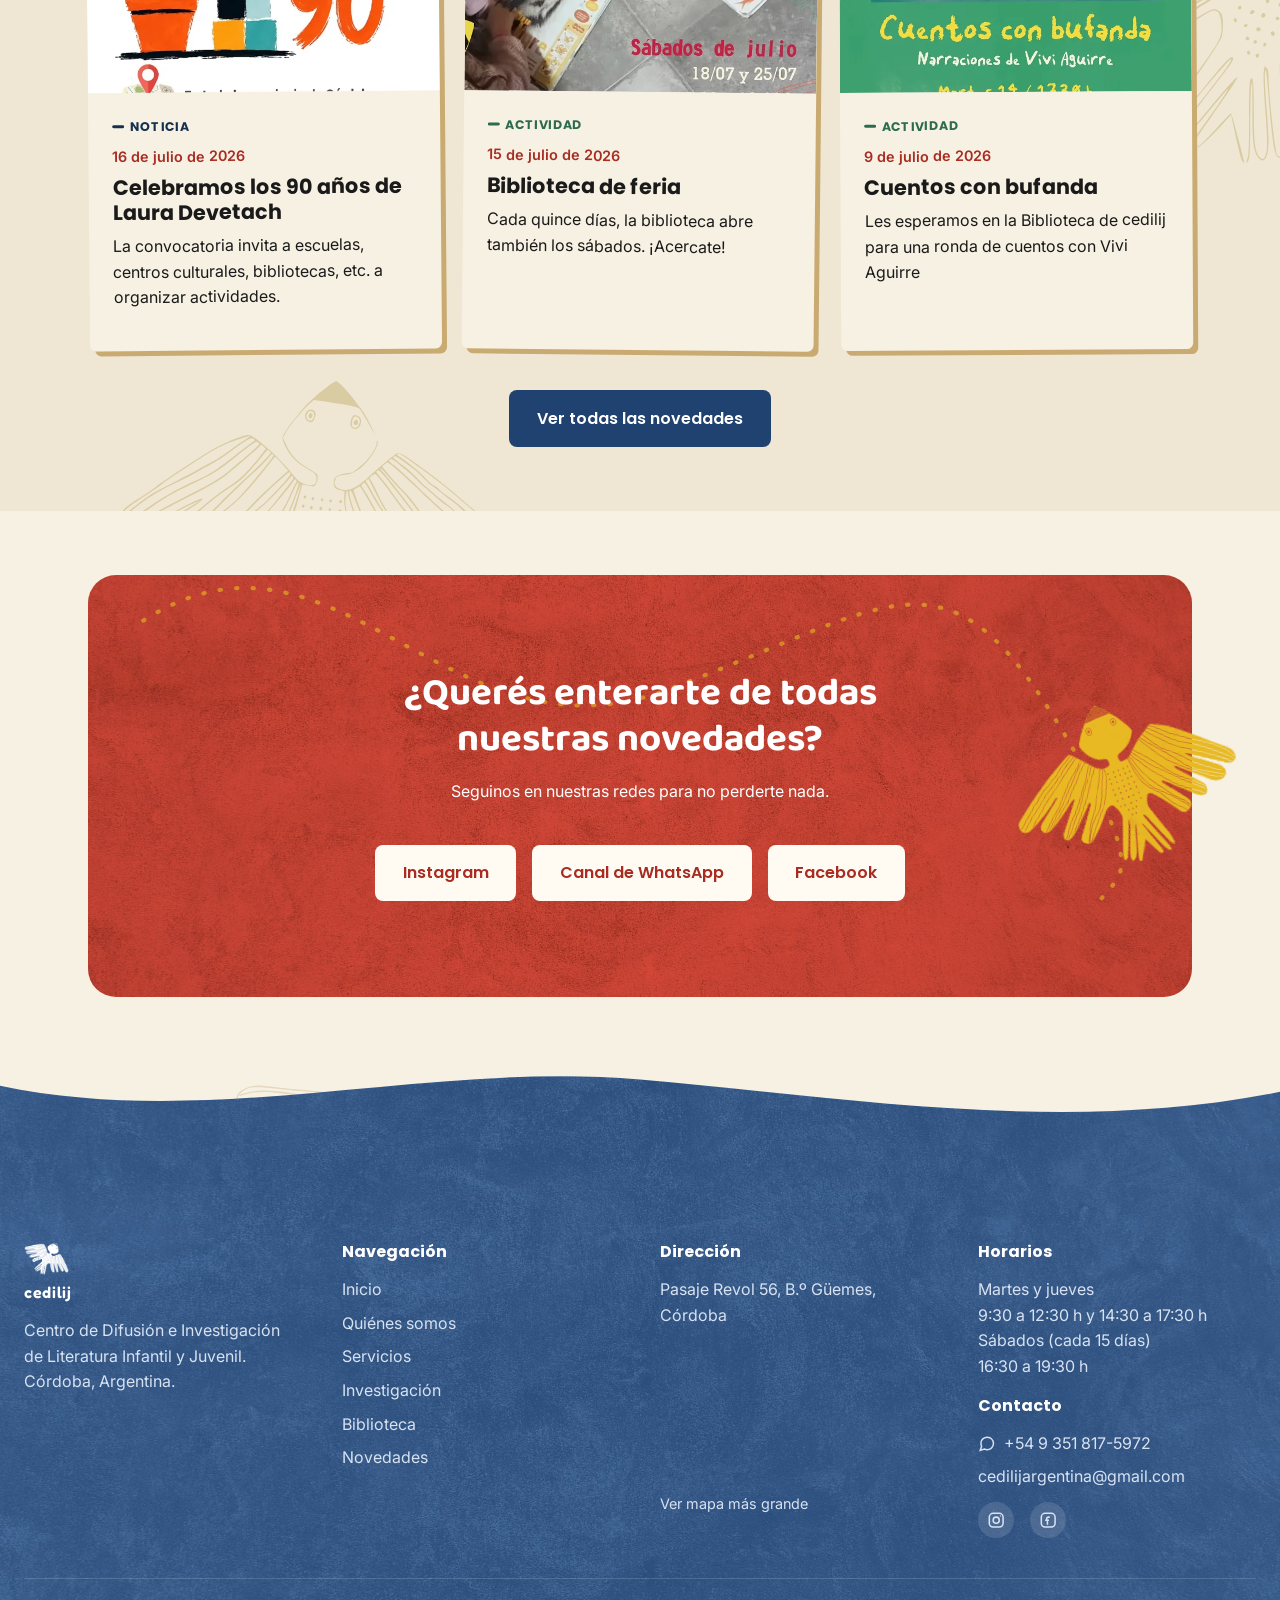
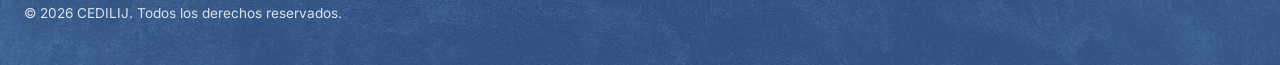
==== commit 972ef6ea: "Actualizar novedades desde Google Sheets" ====
(no text change in the page or its own stylesheets)
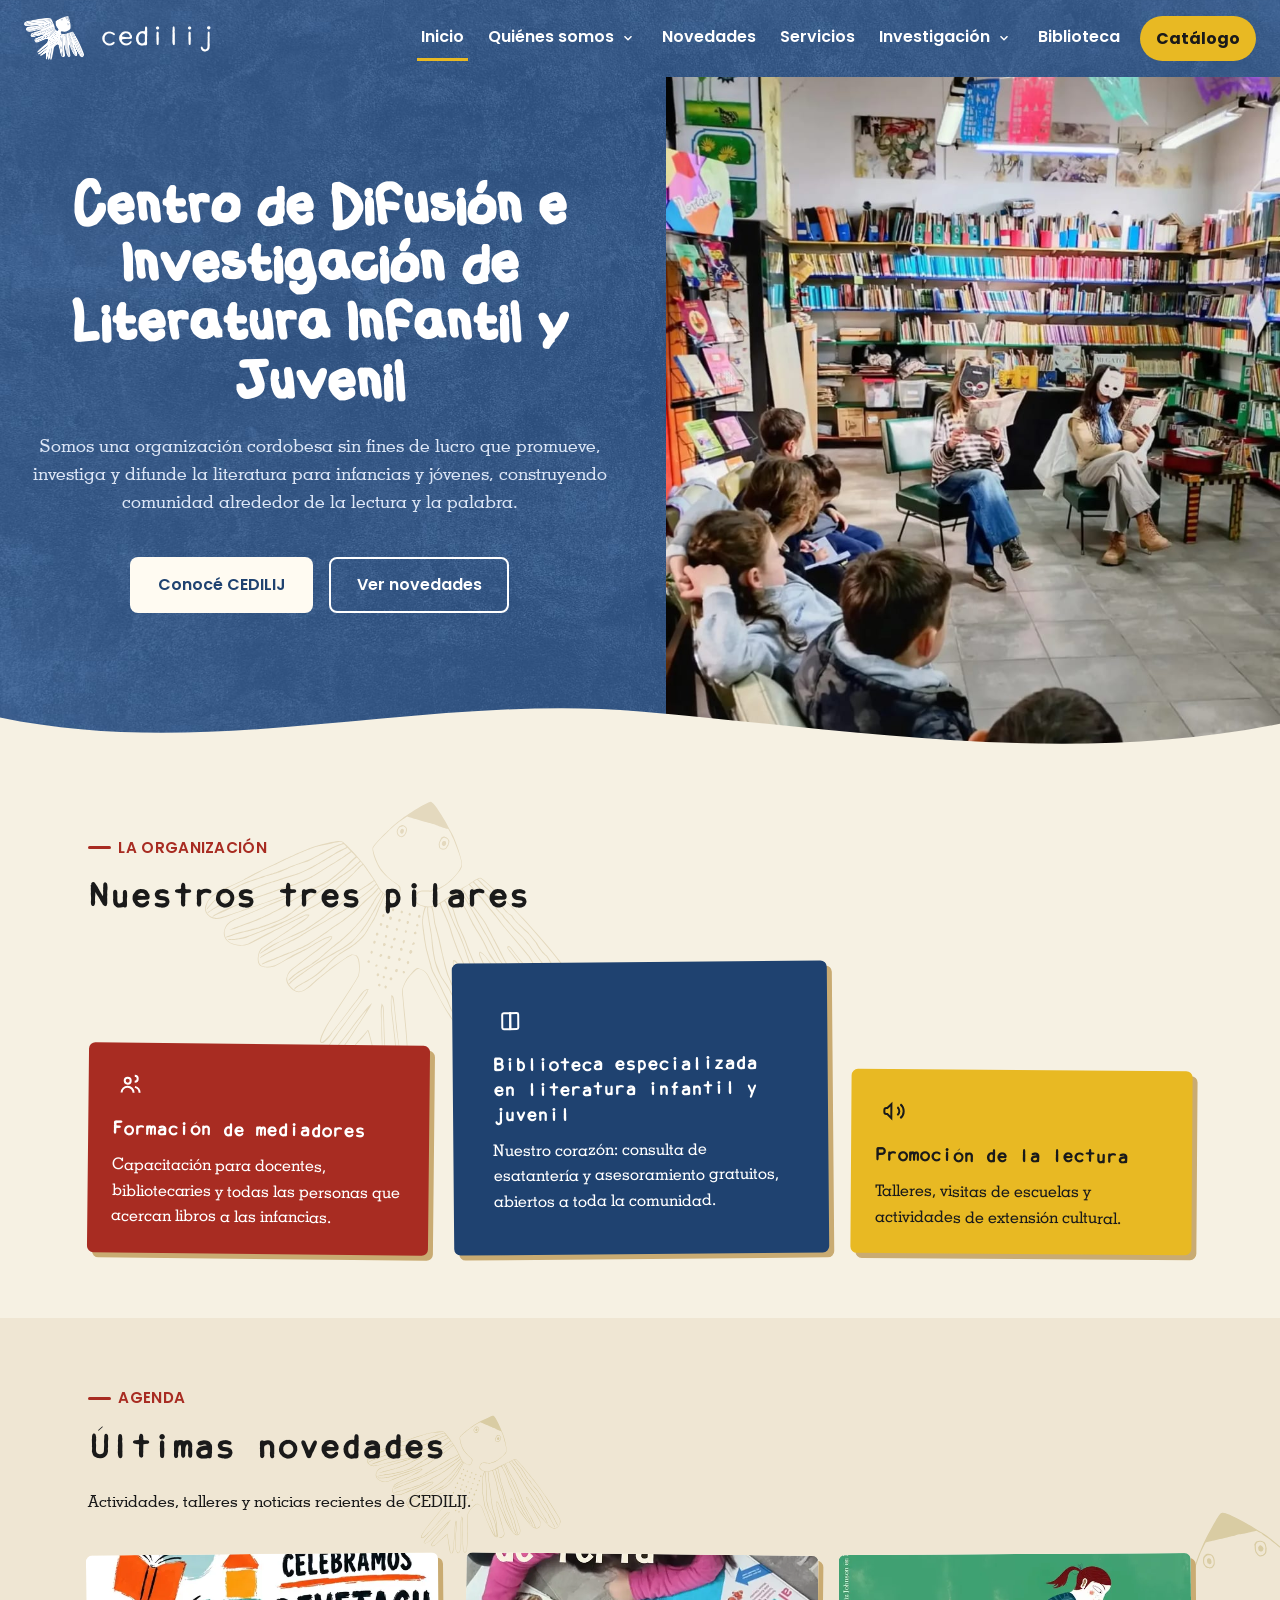
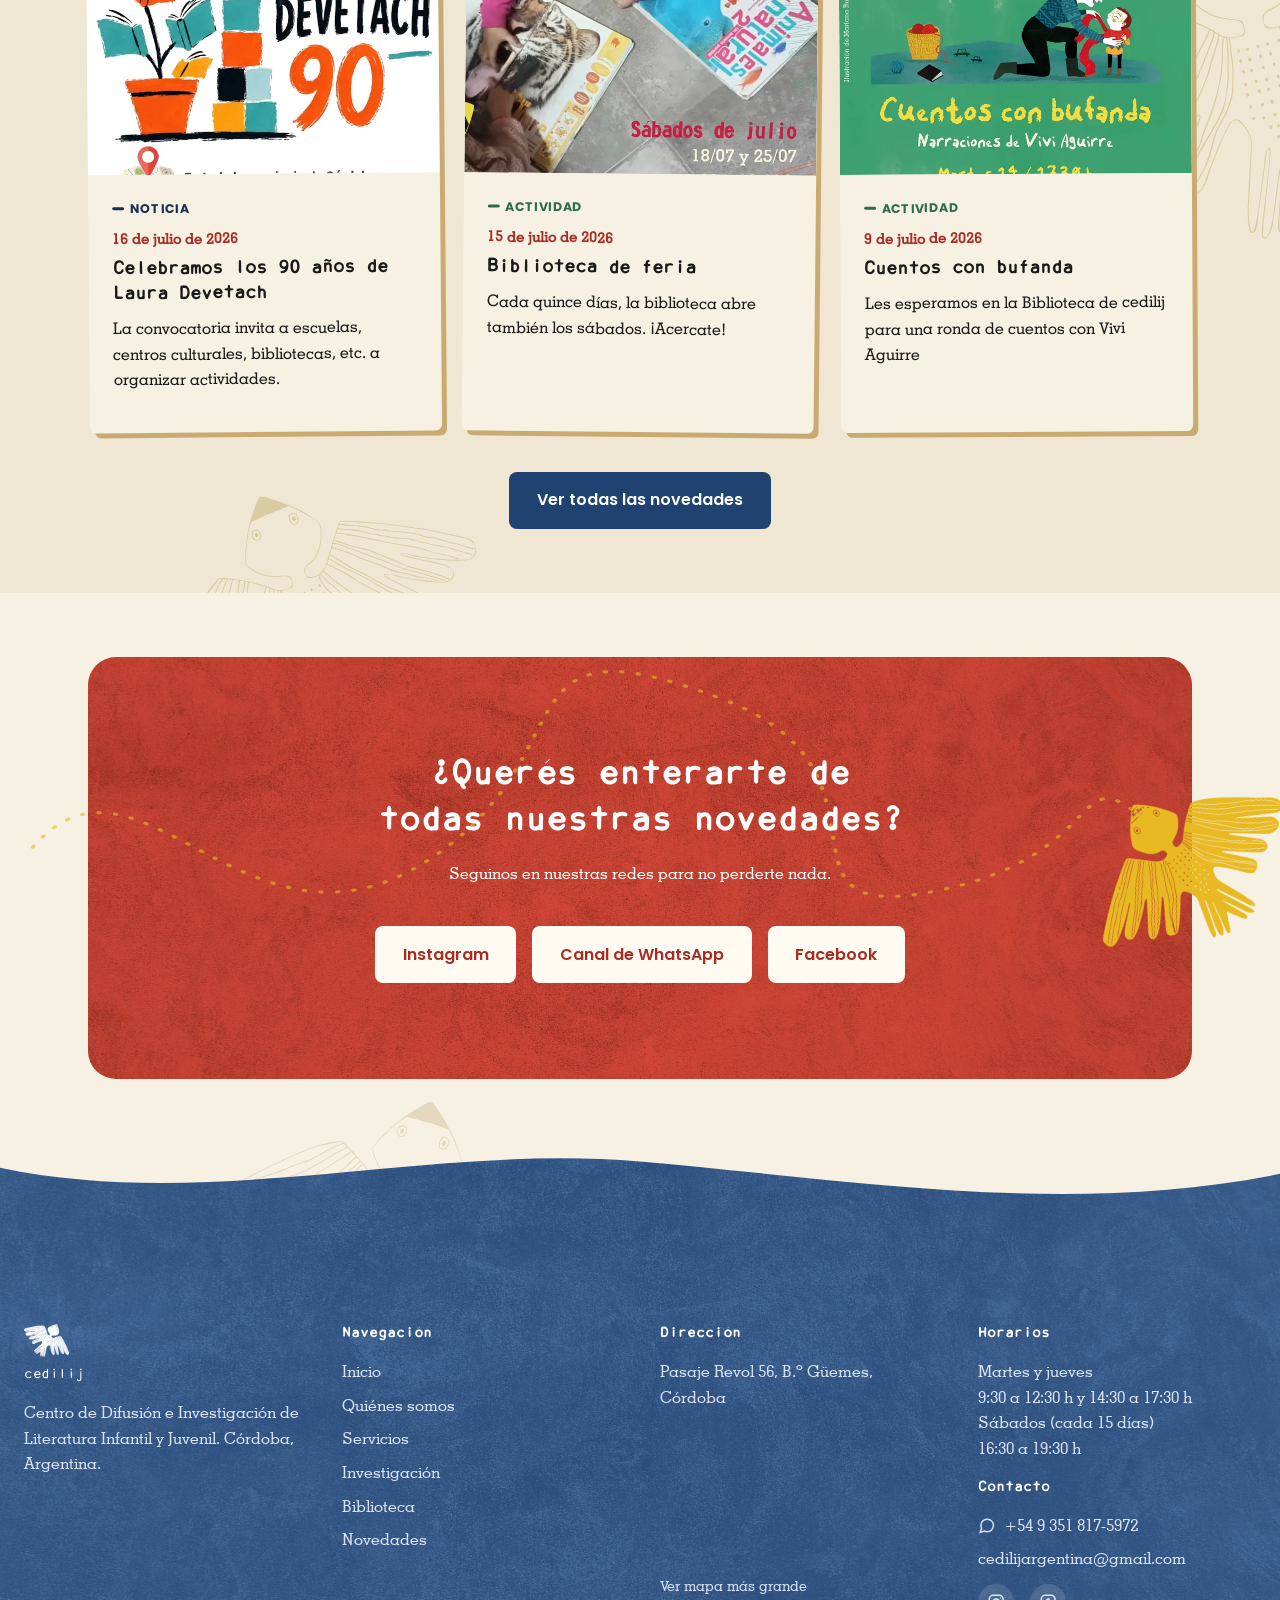
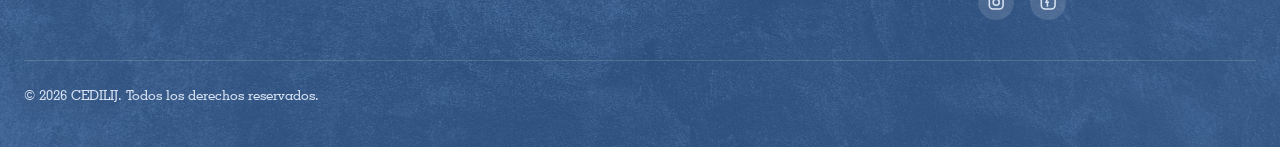
==== commit 63dd2ca1: "Rehago pájaros del fondo/logo en vectores propios, cambio tipografías y sumo los tres pilares en Ini" ====
--- a/index.html
+++ b/index.html
@@ -8,7 +8,7 @@
   <link rel="icon" type="image/png" href="assets/img/logo-cedilij-favicon.png">
   <link rel="preconnect" href="https://fonts.googleapis.com">
   <link rel="preconnect" href="https://fonts.gstatic.com" crossorigin>
-  <link href="https://fonts.googleapis.com/css2?family=Baloo+2:wght@600;700;800&family=Poppins:wght@500;600;700;800&family=Inter:wght@400;500;600;700&family=Fredoka:wght@600;700&display=swap" rel="stylesheet">
+  <link href="https://fonts.googleapis.com/css2?family=Baloo+2:wght@600;700;800&family=Poppins:wght@500;600;700;800&family=Inter:wght@400;500;600;700&display=swap" rel="stylesheet">
   <link rel="stylesheet" href="assets/css/styles.css">
 </head>
 <body>
@@ -97,22 +97,29 @@
       <div class="container">
         <div class="section-head" data-animate>
           <span class="eyebrow">La organización</span>
-          <h2>Nuestra misión y visión</h2>
-        </div>
-        <div class="card-grid">
-          <article class="card" data-animate>
+          <h2>Nuestros tres pilares</h2>
+        </div>
+        <div class="card-grid card-grid--pillars">
+          <article class="card card--featured" data-animate>
             <div class="card-icon" aria-hidden="true">
-              <svg width="24" height="24" viewBox="0 0 24 24" fill="none" stroke="currentColor" stroke-width="2"><circle cx="12" cy="12" r="9"/><path d="M14.5 9.5l-2 5-5 2 2-5z"/></svg>
-            </div>
-            <h3>Misión</h3>
-            <p>Promover la formación de infancias y jóvenes lectores desde la literatura, haciendo realidad en cada persona el derecho a la lectura y a la cultura en todas sus representaciones.</p>
+              <svg width="24" height="24" viewBox="0 0 24 24" fill="none" stroke="currentColor" stroke-width="2"><path d="M4 5.5C4 4.7 4.7 4 5.5 4H12v16H5.5c-.8 0-1.5-.7-1.5-1.5z"/><path d="M20 5.5c0-.8-.7-1.5-1.5-1.5H12v16h6.5c.8 0 1.5-.7 1.5-1.5z"/></svg>
+            </div>
+            <h3>Biblioteca especializada en literatura infantil y juvenil</h3>
+            <p>Nuestro corazón: consulta de esatantería y asesoramiento gratuitos, abiertos a toda la comunidad.</p>
           </article>
           <article class="card" data-animate>
             <div class="card-icon" aria-hidden="true">
-              <svg width="24" height="24" viewBox="0 0 24 24" fill="none" stroke="currentColor" stroke-width="2"><path d="M1 12s4-7 11-7 11 7 11 7-4 7-11 7-11-7-11-7z"/><circle cx="12" cy="12" r="3"/></svg>
-            </div>
-            <h3>Visión</h3>
-            <p>Ser un referente regional en literatura infantil y juvenil, reconocido por su compromiso con el derecho a leer de las infancias y juventudes.[Revisar]</p>
+              <svg width="24" height="24" viewBox="0 0 24 24" fill="none" stroke="currentColor" stroke-width="2"><circle cx="9" cy="8" r="3"/><path d="M3 20c0-3.3 2.7-6 6-6s6 2.7 6 6"/><path d="M16 9c1.7 0 3-1.3 3-3s-1.3-3-3-3"/><path d="M21 20c0-2.8-2-5.1-4.7-5.8"/></svg>
+            </div>
+            <h3>Formación de mediadores</h3>
+            <p>Capacitación para docentes, bibliotecaries y todas las personas que acercan libros a las infancias.</p>
+          </article>
+          <article class="card" data-animate>
+            <div class="card-icon" aria-hidden="true">
+              <svg width="24" height="24" viewBox="0 0 24 24" fill="none" stroke="currentColor" stroke-width="2"><path d="M3 11v2a2 2 0 0 0 2 2h1l4 4V5L6 9H5a2 2 0 0 0-2 2z"/><path d="M16 8a5 5 0 0 1 0 8"/><path d="M19 5a9 9 0 0 1 0 14"/></svg>
+            </div>
+            <h3>Promoción de la lectura</h3>
+            <p>Talleres, visitas de escuelas y actividades de extensión cultural.</p>
           </article>
         </div>
       </div>
@@ -157,7 +164,7 @@
           </a>
           <a class="news-card" href="novedades.html#cuentos-con-bufanda" data-animate>
             <div class="news-card-media">
-              <img src="assets/img/novedad-cuentos-con-bufanda.webp" alt="Ilustración de Mariana Ruiz Johnson de una mujer poniéndole una bufanda roja a un niño" loading="lazy">
+              <img src="assets/img/novedad-cuentos-con-bufanda.webp" alt="En la imagen se ve una ilustración de Mariana Ruiz Johnson de una mujer poniéndole una bufanda roja a un niño." loading="lazy">
             </div>
             <div class="news-card-body">
               <span class="news-tag news-tag--actividad">Actividad</span>
@@ -178,8 +185,11 @@
     <section>
       <div class="container">
         <div class="whatsapp-cta" data-animate>
-          <svg class="whatsapp-cta-line" viewBox="0 0 800 400" preserveAspectRatio="xMidYMid slice" aria-hidden="true">
-            <path d="M40,80 C180,-10 260,190 420,130 S620,20 700,150 S740,260 730,290" fill="none" stroke="var(--color-gold)" stroke-width="3" stroke-linecap="round" stroke-dasharray="1 11"/>
+          <svg class="whatsapp-cta-line whatsapp-cta-line--mobile" viewBox="0 0 800 400" preserveAspectRatio="none" aria-hidden="true">
+            <path d="M-40,140 C60,20 160,260 300,140 C400,60 340,300 480,260 C600,230 560,340 680,360 S760,380 800,400" fill="none" stroke="var(--color-gold)" stroke-width="3" stroke-linecap="round" stroke-dasharray="1 11"/>
+          </svg>
+          <svg class="whatsapp-cta-line whatsapp-cta-line--desktop" viewBox="0 0 800 400" preserveAspectRatio="none" aria-hidden="true">
+            <path d="M-40,180 C40,60 120,320 260,180 C360,80 300,-40 460,40 C600,110 480,260 620,220 C760,180 700,60 800,200" fill="none" stroke="var(--color-gold)" stroke-width="3" stroke-linecap="round" stroke-dasharray="1 11"/>
           </svg>
           <img class="whatsapp-cta-bird" src="assets/img/logo-cedilij-gold.png" alt="" width="69" height="50" aria-hidden="true">
           <h2>¿Querés enterarte de todas nuestras novedades?</h2>
--- a/assets/css/styles.css
+++ b/assets/css/styles.css
@@ -48,7 +48,7 @@
   /* Tipografía — Poppins para títulos (gratuita, la misma que usa
      tekmaneducation.com como referencia), Inter para texto de cuerpo. */
   --font-heading: "Poppins", "Segoe UI", system-ui, sans-serif;
-  --font-body: "Inter", "Segoe UI", system-ui, sans-serif;
+  --font-body: "GeoSlab703", "Inter", "Segoe UI", system-ui, sans-serif;
 
   /* Escala espacial */
   --space-1: 0.25rem;
@@ -71,11 +71,31 @@
   --wave-h: clamp(2.5rem, 6vw, 5rem);
 }
 
-/* Fuente tipo crayón para h1 (Crayon Libre, GGBotNet, dominio público
-   CC0), autohospedada en assets/fonts/ — no está en Google Fonts. */
+/* Daisy Wheel: la fuente real del isotipo "cedilij" (ya no una
+   aproximación), autohospedada en assets/fonts/. */
 @font-face {
-  font-family: "Crayon Libre";
-  src: url("../fonts/CrayonLibre-Regular.ttf") format("truetype");
+  font-family: "Daisy Wheel";
+  src: url("../fonts/DaisyWheel.otf") format("opentype");
+  font-weight: normal;
+  font-style: normal;
+  font-display: swap;
+}
+
+/* GeoSlab703: fuente de los textos chicos (cuerpo, footer, nav, botones),
+   autohospedada en assets/fonts/. Baloo 2 sigue en uso en
+   .post-year-marker (Novedades), eso no cambia. */
+@font-face {
+  font-family: "GeoSlab703";
+  src: url("../fonts/GeoSlab703-Medium.ttf") format("truetype");
+  font-weight: normal;
+  font-style: normal;
+  font-display: swap;
+}
+
+/* Flabby Bums: fuente manuscrita para h1, autohospedada en assets/fonts/. */
+@font-face {
+  font-family: "Flabby Bums";
+  src: url("../fonts/FlabbyBums-Regular.ttf") format("truetype");
   font-weight: normal;
   font-style: normal;
   font-display: swap;
@@ -137,14 +157,14 @@
 }
 
 h1 {
-  font-family: "Crayon Libre", var(--font-heading);
+  font-family: "Flabby Bums", var(--font-heading);
   font-weight: 800;
   line-height: 1.15;
   font-size: clamp(2.1rem, 4vw + 1rem, 3.2rem);
 }
 
 h2 {
-  font-family: "Baloo 2", var(--font-heading);
+  font-family: "Daisy Wheel", var(--font-heading);
   font-weight: 700;
 }
 
@@ -153,6 +173,7 @@
 }
 
 h3 {
+  font-family: "Daisy Wheel", var(--font-heading);
   font-size: 1.3rem;
 }
 
@@ -364,13 +385,12 @@
   text-decoration: none;
 }
 
-/* Isotipo tipográfico real de marca: "cedilij" en minúscula, con la
-   fuente redondeada que usan en sus piezas gráficas (Fredoka, mejor
-   candidata gratuita — no está confirmado que sea la fuente exacta). */
+/* Isotipo tipográfico real de marca: "cedilij" en minúscula, con Daisy
+   Wheel, la fuente real que usan en sus piezas gráficas. */
 .brand-text strong {
-  font-family: "Fredoka", var(--font-heading);
-  font-weight: 600;
-  letter-spacing: 0.04em;
+  font-family: "Daisy Wheel", var(--font-heading);
+  font-weight: normal;
+  letter-spacing: -0.03em;
   color: var(--color-primary);
 }
 
@@ -412,7 +432,7 @@
 
 .brand strong {
   display: block;
-  font-size: 1.75rem;
+  font-size: 2rem;
   line-height: 1.1;
 }
 
@@ -454,6 +474,7 @@
 .nav-menu a {
   text-decoration: none;
   color: var(--color-ink);
+  font-family: var(--font-heading);
   font-weight: 600;
   padding: var(--space-2) var(--space-1);
   border-bottom: 3px solid transparent;
@@ -627,6 +648,13 @@
 
   .nav-menu .nav-submenu a {
     padding: var(--space-2) var(--space-1);
+    color: var(--color-ink);
+  }
+
+  /* Excepción: con el menú mobile abierto y el header todavía
+     transparente sobre el hero azul de Inicio (antes de scrollear),
+     el fondo detrás del submenú es el azul del hero, no el crema. */
+  .site-header.hero-transparent .nav-menu .nav-submenu a {
     color: #fff;
   }
 
@@ -951,6 +979,49 @@
   }
 }
 
+/* Variante "pilares" (Inicio): la tarjeta destacada (.card--featured)
+   va primero y ocupa todo el ancho en pantallas chicas/medianas, con
+   las otras dos en dos columnas debajo; en desktop pasa al centro de
+   una fila de 3, más grande que las otras. Si la pantalla es muy
+   angosta, las tres quedan apiladas del mismo tamaño (orden natural
+   del HTML), para no perder legibilidad. */
+.card-grid--pillars {
+  grid-template-columns: 1fr;
+}
+
+@media (min-width: 30rem) {
+  .card-grid--pillars {
+    grid-template-columns: 1fr 1fr;
+  }
+
+  .card-grid--pillars .card--featured {
+    grid-column: 1 / -1;
+    padding: var(--space-5);
+  }
+}
+
+@media (min-width: 64rem) {
+  .card-grid--pillars {
+    grid-template-columns: 1fr 1.1fr 1fr;
+    align-items: end;
+  }
+
+  .card-grid--pillars .card--featured {
+    grid-column: 2;
+    grid-row: 1;
+  }
+
+  .card-grid--pillars .card:nth-child(2) {
+    grid-column: 1;
+    grid-row: 1;
+  }
+
+  .card-grid--pillars .card:nth-child(3) {
+    grid-column: 3;
+    grid-row: 1;
+  }
+}
+
 .card {
   position: relative;
   background: var(--color-primary);
@@ -1603,14 +1674,38 @@
 }
 
 /* Garabato punteado de fondo, inspirado en las líneas sueltas de
-   tekmaneducation.com — puramente decorativo, detrás del texto. */
+   tekmaneducation.com — puramente decorativo, detrás del texto. Dos
+   trazos distintos, uno por layout (se muestran/ocultan por media
+   query, igual que el ancla del pájaro más abajo): en mobile termina
+   en la esquina inferior derecha (800,400), donde el pájaro queda más
+   grande y contenido adentro de la caja; en desktop termina a mitad
+   de altura del borde derecho (800,200), donde el pájaro flota mitad
+   afuera. preserveAspectRatio="none" para que el trazo llene la caja
+   completa sin recortes. Ambos path salen del viewBox (coordenadas
+   negativas o mayores a 800/400) a propósito, con curvas y cruces —
+   overflow: visible para que esas partes no se corten. */
 .whatsapp-cta-line {
   position: absolute;
   inset: 0;
   width: 100%;
   height: 100%;
+  overflow: visible;
   z-index: 0;
   opacity: 0.6;
+}
+
+.whatsapp-cta-line--desktop {
+  display: none;
+}
+
+@media (min-width: 60rem) {
+  .whatsapp-cta-line--mobile {
+    display: none;
+  }
+
+  .whatsapp-cta-line--desktop {
+    display: block;
+  }
 }
 
 .whatsapp-cta-links {
@@ -1636,25 +1731,24 @@
   outline-color: #fff;
 }
 
-/* Pájaro decorativo, espejado para que mire hacia el texto. "Flota"
-   suavemente (--bird-rest-y parametriza el punto de reposo para que
-   la misma animación sirva en los dos layouts); ya existe una regla
-   global que desactiva animaciones con prefers-reduced-motion.
-   En mobile el texto ocupa casi todo el ancho de la caja, así que el
-   pájaro va arriba a la derecha (no hay lugar al costado sin tapar
-   texto); desde donde ya sobra espacio al costado del texto centrado,
-   pasa a estar centrado verticalmente sobre el borde derecho, como el
-   cohete de tekman. */
+/* Pájaro decorativo, espejado para que mire hacia el texto, anclado
+   al mismo punto donde termina el garabato punteado (ver arriba): en
+   mobile, esquina inferior derecha, contenido adentro de la caja y
+   más grande que antes; en desktop, borde derecho a mitad de altura,
+   flotando mitad afuera. --bird-x/--bird-y controlan cuánto se corre
+   el pájaro desde el punto de anclaje (left/top). "Flota" suavemente;
+   ya existe una regla global que desactiva animaciones con
+   prefers-reduced-motion. */
 .whatsapp-cta-bird {
   position: absolute;
-  top: -1.25rem;
-  right: -0.75rem;
-  --bird-rest-y: 0px;
-  translate: 0 var(--bird-rest-y);
-  width: 9rem;
+  left: 100%;
+  top: 100%;
+  --bird-x: -78%;
+  --bird-y: -78%;
+  translate: var(--bird-x) var(--bird-y);
+  width: 10rem;
   height: auto;
-  transform: scaleX(-1);
-  rotate: 10deg;
+  transform: scaleX(-1) rotate(10deg);
   pointer-events: none;
   animation: whatsapp-cta-float 3.5s ease-in-out infinite;
 }
@@ -1662,26 +1756,25 @@
 @media (min-width: 60rem) {
   .whatsapp-cta-bird {
     top: 50%;
-    right: -1rem;
-    --bird-rest-y: -50%;
-    width: 11rem;
+    --bird-x: -50%;
+    --bird-y: -50%;
+    width: 10.5rem;
   }
 }
 
 @media (min-width: 80rem) {
   .whatsapp-cta-bird {
-    right: -2.5rem;
-    width: 13rem;
+    width: 12.5rem;
   }
 }
 
 @keyframes whatsapp-cta-float {
   0%,
   100% {
-    translate: 0 var(--bird-rest-y);
+    translate: var(--bird-x) var(--bird-y);
   }
   50% {
-    translate: 0 calc(var(--bird-rest-y) - 10px);
+    translate: var(--bird-x) calc(var(--bird-y) - 10px);
   }
 }
 
@@ -2024,10 +2117,10 @@
 }
 
 .footer-brand-name {
-  font-family: "Fredoka", var(--font-heading);
-  font-weight: 600;
-  font-size: 1.15rem;
-  letter-spacing: 0.04em;
+  font-family: "Daisy Wheel", var(--font-heading);
+  font-weight: normal;
+  font-size: 1.3rem;
+  letter-spacing: -0.03em;
 }
 
 .footer-grid a {
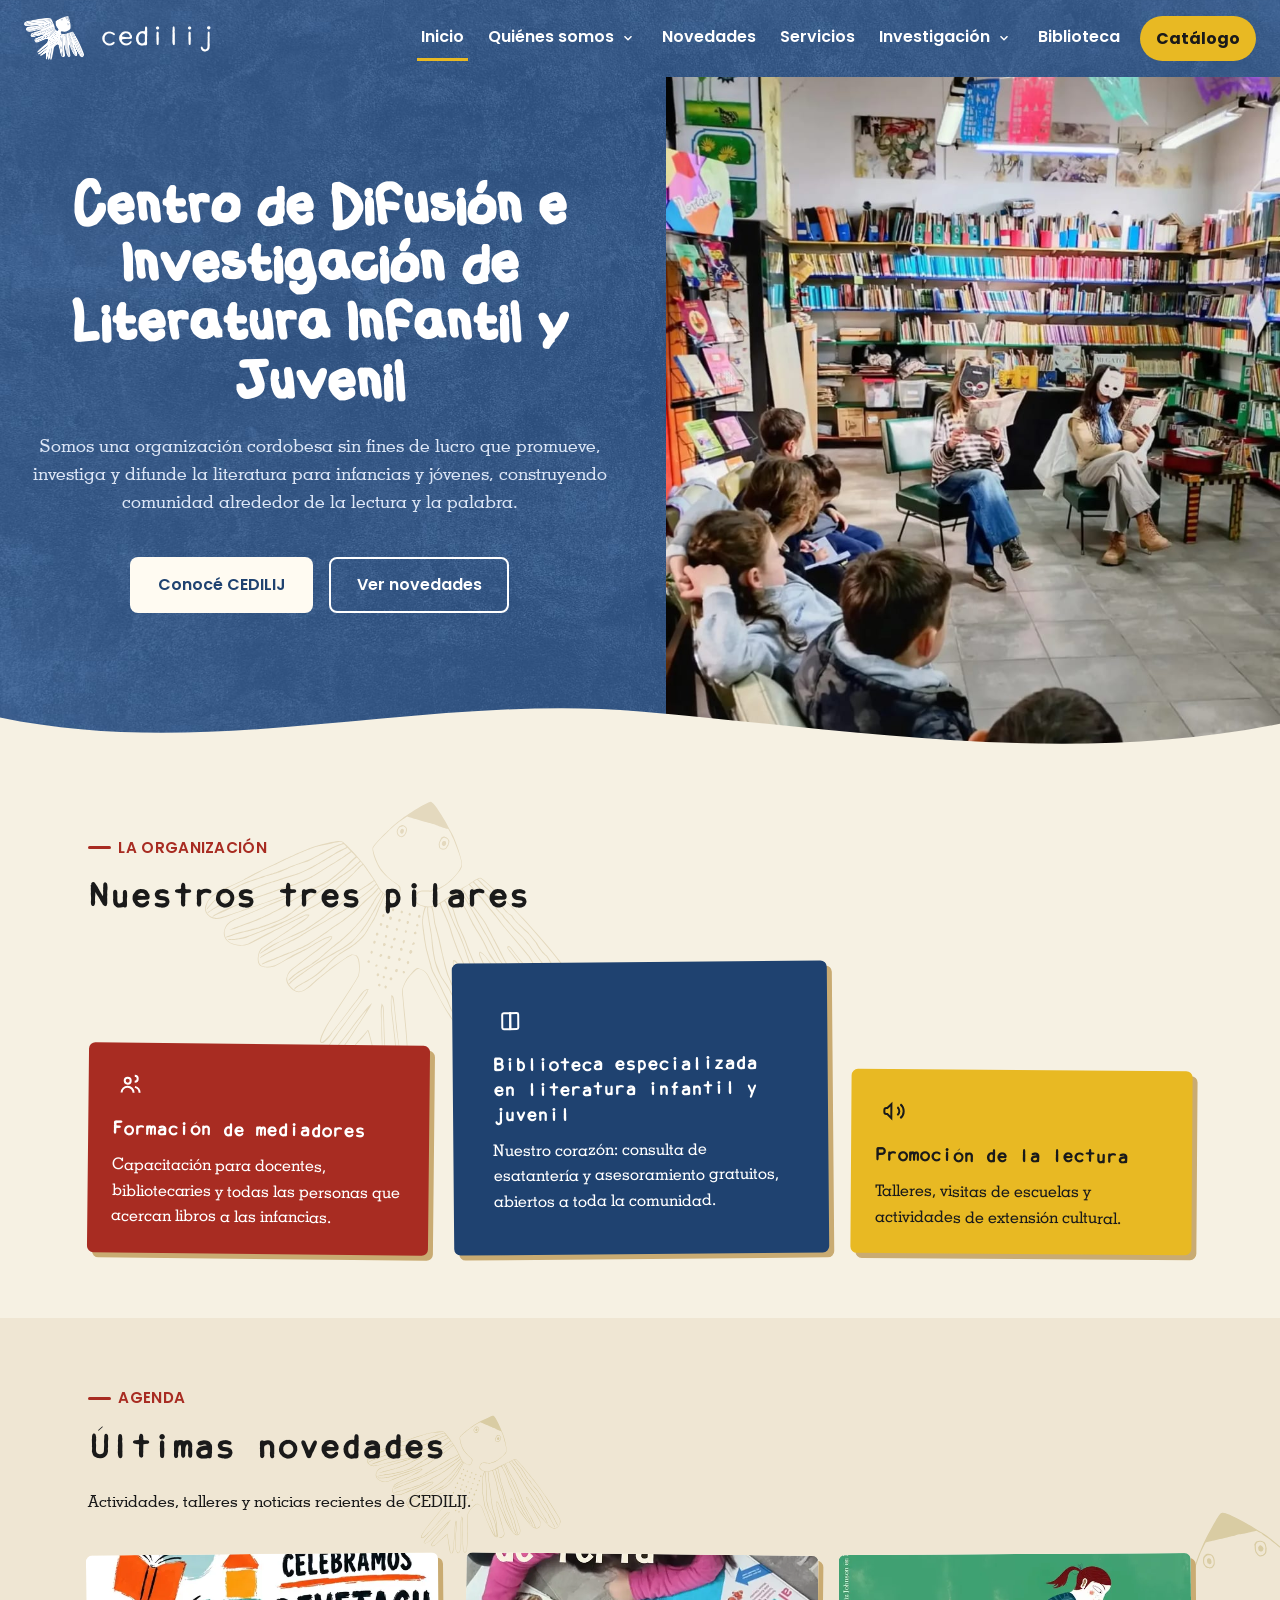
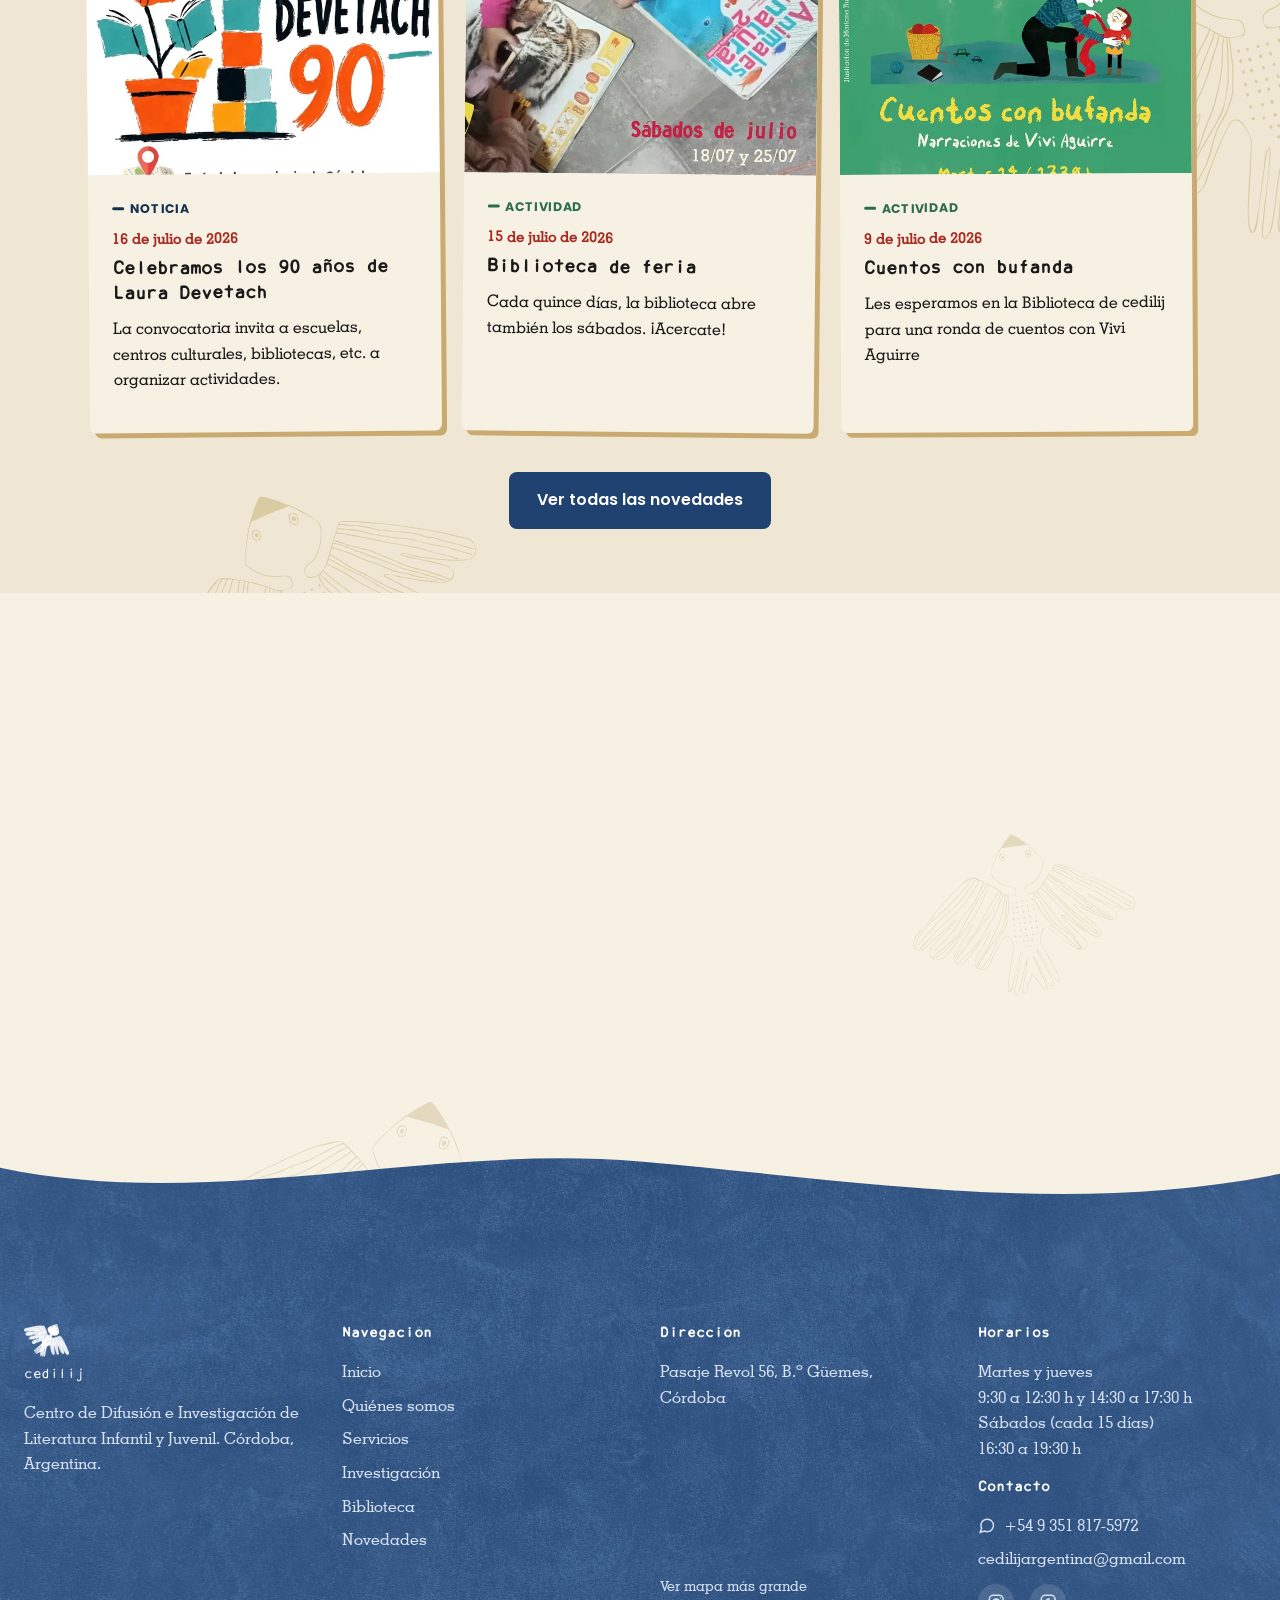
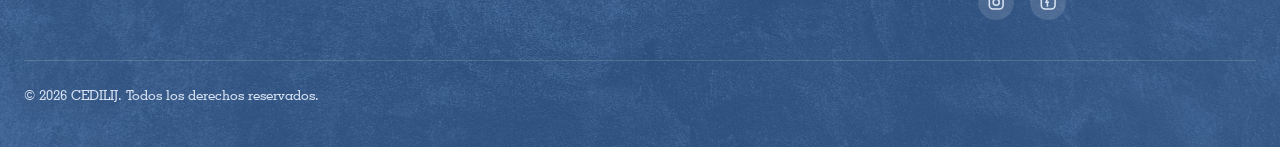
==== commit 77cc2cc2: "Merge branch 'main' of https://github.com/casandra22/pruebacedi" ====
--- a/index.html
+++ b/index.html
@@ -164,7 +164,7 @@
           </a>
           <a class="news-card" href="novedades.html#cuentos-con-bufanda" data-animate>
             <div class="news-card-media">
-              <img src="assets/img/novedad-cuentos-con-bufanda.webp" alt="En la imagen se ve una ilustración de Mariana Ruiz Johnson de una mujer poniéndole una bufanda roja a un niño." loading="lazy">
+              <img src="assets/img/novedad-cuentos-con-bufanda.webp" alt="Ilustración de Mariana Ruiz Johnson de una mujer poniéndole una bufanda roja a un niño" loading="lazy">
             </div>
             <div class="news-card-body">
               <span class="news-tag news-tag--actividad">Actividad</span>
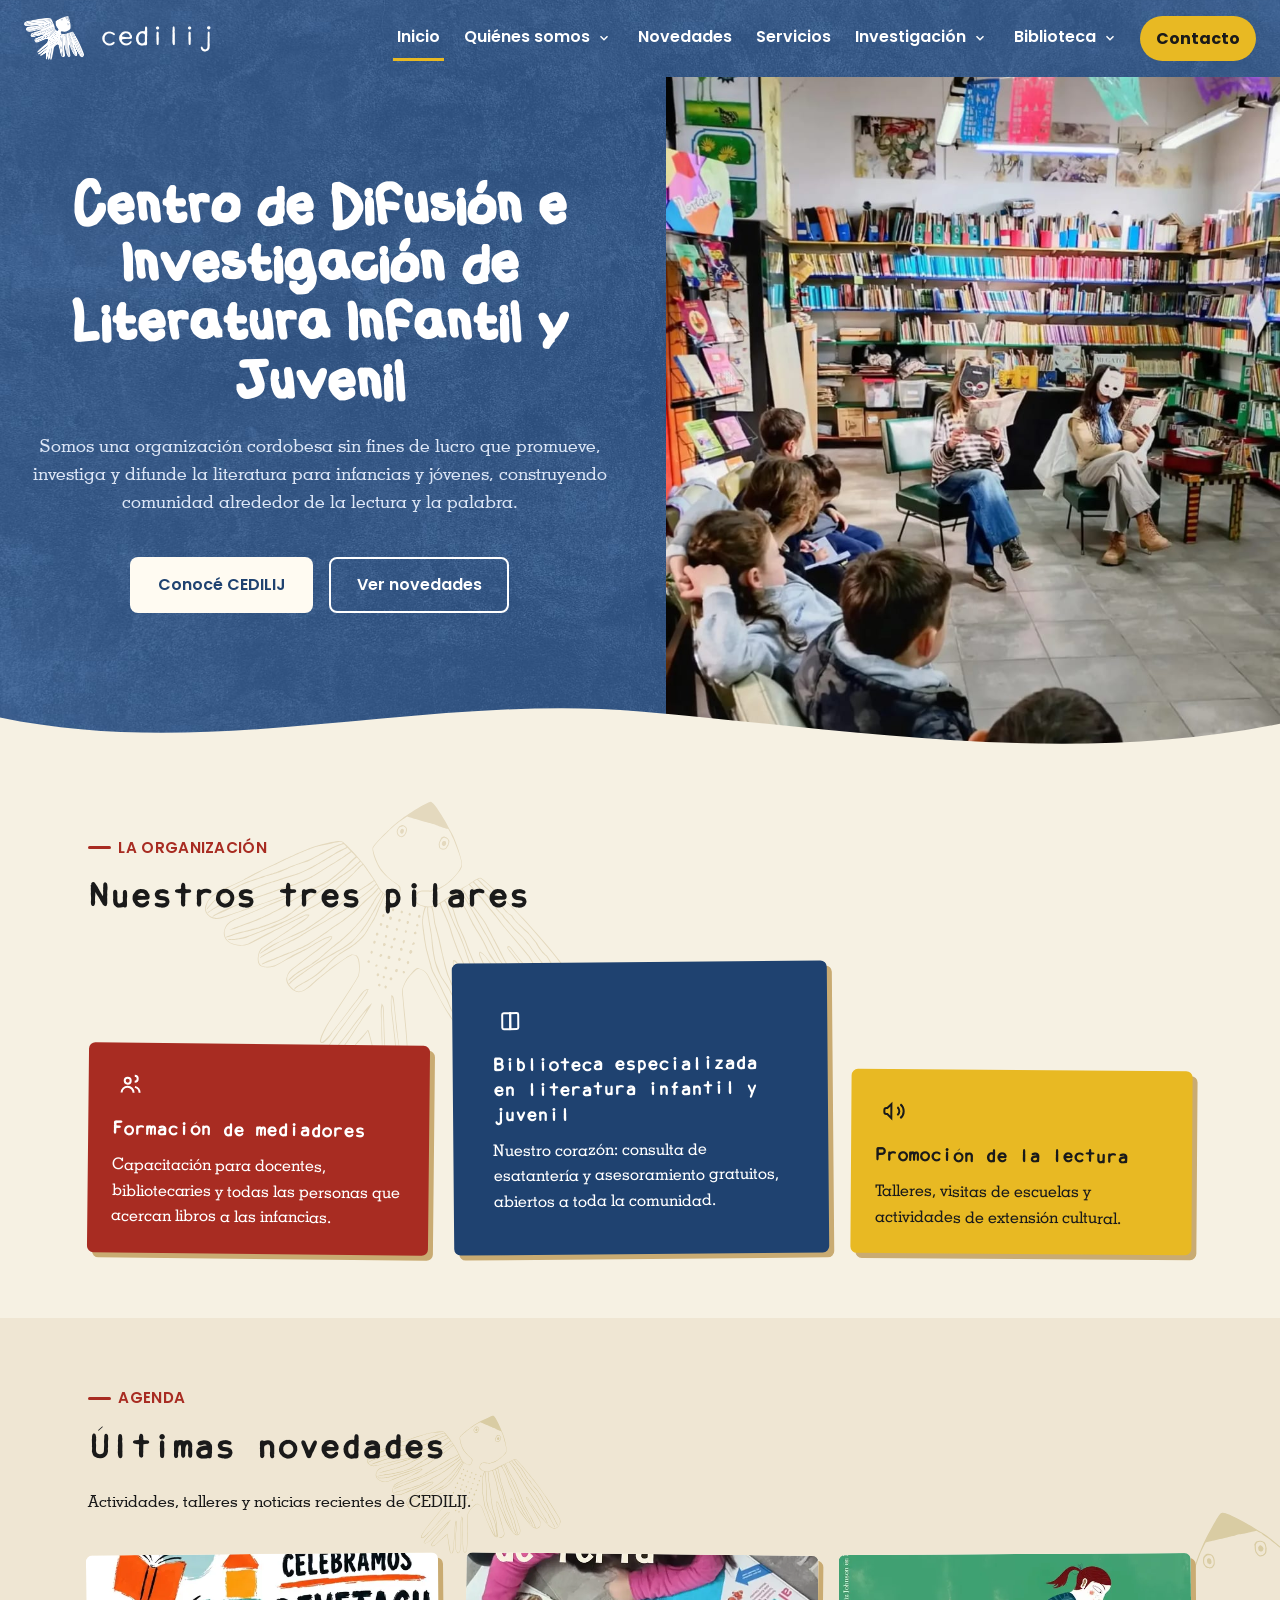
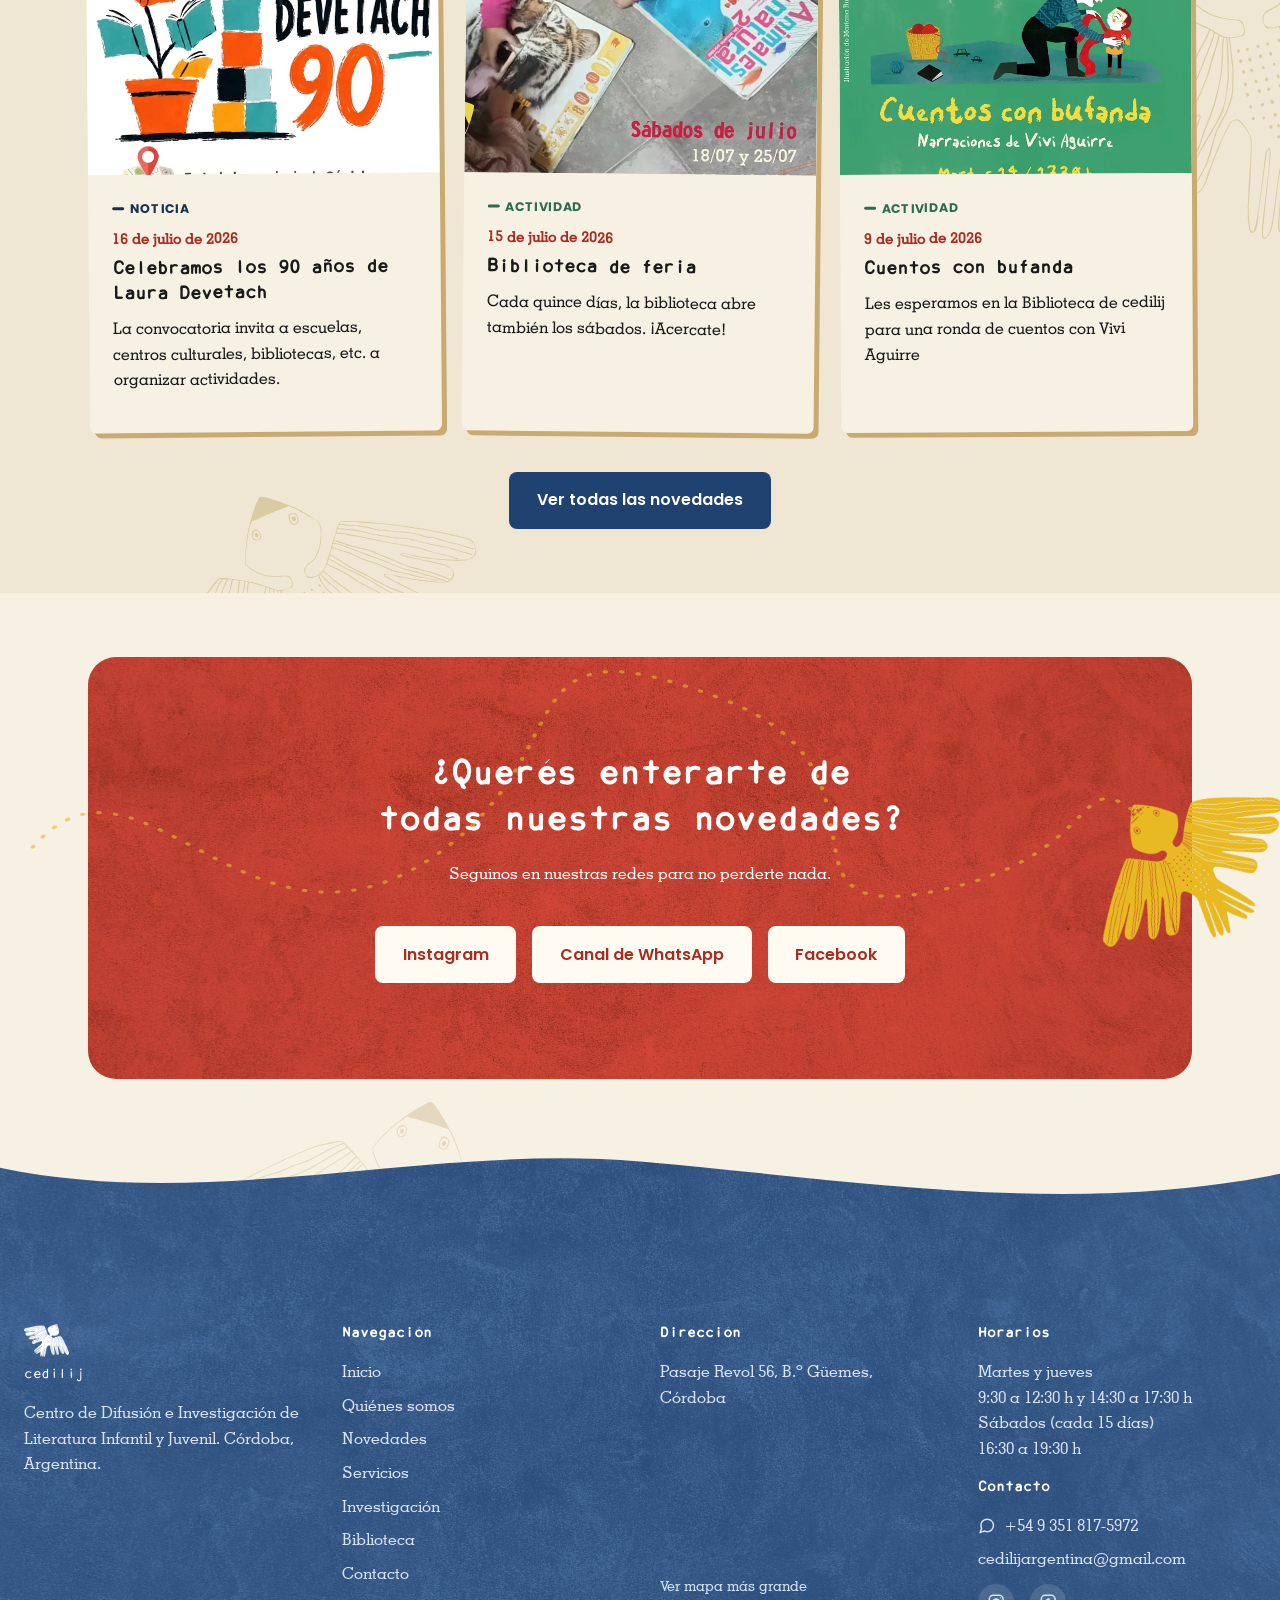
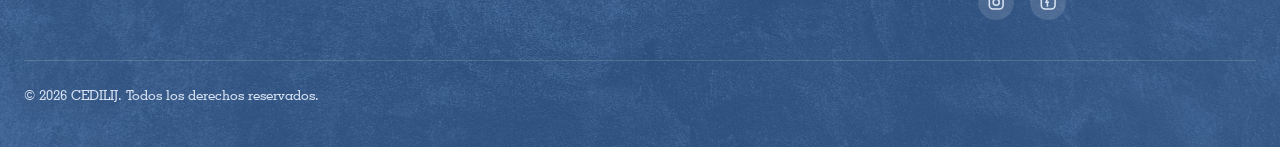
==== commit 48fd18f8: "Menú de Biblioteca y footer al día en las 11 páginas, más SEO y un ajuste de seguridad El menú de Bi" ====
--- a/index.html
+++ b/index.html
@@ -5,11 +5,67 @@
   <meta name="viewport" content="width=device-width, initial-scale=1.0">
   <title>CEDILIJ: Centro de Difusión e Investigación de Literatura Infantil y Juvenil</title>
   <meta name="description" content="CEDILIJ es una organización que promueve, investiga y difunde la literatura infantil y juvenil desde Córdoba, Argentina, con talleres y actividades varias y una biblioteca y sala de lectura abiertas a toda la comunidad.">
+  <link rel="canonical" href="https://cedilij.com.ar/">
+
+  <meta property="og:type" content="website">
+  <meta property="og:site_name" content="CEDILIJ">
+  <meta property="og:locale" content="es_AR">
+  <meta property="og:url" content="https://cedilij.com.ar/">
+  <meta property="og:title" content="CEDILIJ: Centro de Difusión e Investigación de Literatura Infantil y Juvenil">
+  <meta property="og:description" content="CEDILIJ es una organización que promueve, investiga y difunde la literatura infantil y juvenil desde Córdoba, Argentina, con talleres y actividades varias y una biblioteca y sala de lectura abiertas a toda la comunidad.">
+  <meta property="og:image" content="https://cedilij.com.ar/assets/img/og-image.jpg">
+  <meta property="og:image:width" content="1200">
+  <meta property="og:image:height" content="630">
+
+  <meta name="twitter:card" content="summary_large_image">
+  <meta name="twitter:title" content="CEDILIJ: Centro de Difusión e Investigación de Literatura Infantil y Juvenil">
+  <meta name="twitter:description" content="CEDILIJ es una organización que promueve, investiga y difunde la literatura infantil y juvenil desde Córdoba, Argentina, con talleres y actividades varias y una biblioteca y sala de lectura abiertas a toda la comunidad.">
+  <meta name="twitter:image" content="https://cedilij.com.ar/assets/img/og-image.jpg">
   <link rel="icon" type="image/png" href="assets/img/logo-cedilij-favicon.png">
   <link rel="preconnect" href="https://fonts.googleapis.com">
   <link rel="preconnect" href="https://fonts.gstatic.com" crossorigin>
   <link href="https://fonts.googleapis.com/css2?family=Baloo+2:wght@600;700;800&family=Poppins:wght@500;600;700;800&family=Inter:wght@400;500;600;700&display=swap" rel="stylesheet">
   <link rel="stylesheet" href="assets/css/styles.css">
+
+  <script type="application/ld+json">
+  {
+    "@context": "https://schema.org",
+    "@type": "Library",
+    "name": "CEDILIJ",
+    "alternateName": "Centro de Difusión e Investigación de Literatura Infantil y Juvenil",
+    "description": "CEDILIJ es una organización que promueve, investiga y difunde la literatura infantil y juvenil desde Córdoba, Argentina, con talleres y actividades varias y una biblioteca y sala de lectura abiertas a toda la comunidad.",
+    "url": "https://cedilij.com.ar/",
+    "logo": "https://cedilij.com.ar/assets/img/logo-cedilij.png",
+    "image": "https://cedilij.com.ar/assets/img/og-image.jpg",
+    "email": "cedilijargentina@gmail.com",
+    "telephone": "+5493518175972",
+    "address": {
+      "@type": "PostalAddress",
+      "streetAddress": "Pasaje Revol 56, B.º Güemes",
+      "addressLocality": "Córdoba",
+      "addressRegion": "Córdoba",
+      "addressCountry": "AR"
+    },
+    "openingHoursSpecification": [
+      {
+        "@type": "OpeningHoursSpecification",
+        "dayOfWeek": ["Tuesday", "Thursday"],
+        "opens": "09:30",
+        "closes": "12:30"
+      },
+      {
+        "@type": "OpeningHoursSpecification",
+        "dayOfWeek": ["Tuesday", "Thursday"],
+        "opens": "14:30",
+        "closes": "17:30"
+      }
+    ],
+    "sameAs": [
+      "https://www.instagram.com/cedilij/",
+      "https://www.facebook.com/cedilij/"
+    ]
+  }
+  </script>
 </head>
 <body>
   <a class="skip-link" href="#contenido">Saltar al contenido principal</a>
@@ -56,8 +112,18 @@
             <li><a href="articulos-academicos.html">Artículos académicos</a></li>
           </ul>
         </div>
-        <a href="biblioteca.html">Biblioteca</a>
-        <a href="https://cedilij.puntobiblio.com/" class="nav-catalog-btn" target="_blank" rel="noopener noreferrer">Catálogo<span class="visually-hidden"> (se abre en una pestaña nueva)</span></a>
+        <div class="nav-dropdown">
+          <a href="biblioteca.html" class="nav-dropdown-link">Biblioteca</a>
+          <button type="button" class="nav-dropdown-toggle" aria-expanded="false" aria-controls="nav-submenu-biblioteca" aria-label="Mostrar submenú de Biblioteca">
+            <svg width="14" height="14" viewBox="0 0 24 24" fill="none" stroke="currentColor" stroke-width="2.5" aria-hidden="true"><path d="M6 9l6 6 6-6"/></svg>
+          </button>
+          <ul class="nav-submenu" id="nav-submenu-biblioteca">
+            <li><a href="biblioteca.html#servicios-bibliotecarios">Servicios bibliotecarios</a></li>
+            <li><a href="biblioteca.html#asociate">Asociate</a></li>
+            <li><a href="https://cedilij.puntobiblio.com/" target="_blank" rel="noopener noreferrer" class="nav-submenu-external">Catálogo<svg width="12" height="12" viewBox="0 0 24 24" fill="none" stroke="currentColor" stroke-width="2.5" aria-hidden="true"><path d="M18 13v6a2 2 0 0 1-2 2H5a2 2 0 0 1-2-2V8a2 2 0 0 1 2-2h6"/><path d="M15 3h6v6"/><path d="M10 14 21 3"/></svg><span class="visually-hidden"> (se abre en una pestaña nueva)</span></a></li>
+          </ul>
+        </div>
+        <a href="contacto.html" class="nav-catalog-btn">Contacto</a>
       </nav>
     </div>
   </header>
@@ -215,19 +281,20 @@
         <div>
           <h3>Navegación</h3>
           <ul>
-            <li><a href="index.html">Inicio</a></li>
+            <li><a href="index.html" aria-current="page">Inicio</a></li>
             <li><a href="quienes-somos.html">Quiénes somos</a></li>
+            <li><a href="novedades.html">Novedades</a></li>
             <li><a href="servicios.html">Servicios</a></li>
             <li><a href="investigacion.html">Investigación</a></li>
             <li><a href="biblioteca.html">Biblioteca</a></li>
-            <li><a href="novedades.html">Novedades</a></li>
+            <li><a href="contacto.html">Contacto</a></li>
           </ul>
         </div>
         <div>
           <h3>Dirección</h3>
           <p>Pasaje Revol 56, B.º Güemes, Córdoba</p>
           <div class="footer-map">
-            <iframe class="footer-map-embed" src="https://maps.google.com/maps?q=-31.42356,-64.192441&z=17&output=embed" title="Mapa: CEDILIJ, Pasaje Revol 56, Barrio Güemes, Córdoba" loading="lazy"></iframe>
+            <iframe class="footer-map-embed" src="https://maps.google.com/maps?q=Cedilij,+Pasaje+Revol+56,+C%C3%B3rdoba&z=17&output=embed" title="Mapa: CEDILIJ, Pasaje Revol 56, Barrio Güemes, Córdoba" loading="lazy"></iframe>
           </div>
           <a class="footer-map-link" href="https://maps.app.goo.gl/PSmqAt9gFaP3ftS48" target="_blank" rel="noopener noreferrer">Ver mapa más grande<span class="visually-hidden"> (se abre en una pestaña nueva)</span></a>
         </div>
--- a/assets/css/styles.css
+++ b/assets/css/styles.css
@@ -202,6 +202,14 @@
   outline-offset: 2px;
   /* WCAG 2.4.11: que el header sticky no tape un elemento enfocado */
   scroll-margin-top: calc(var(--header-h, 5rem) + 1rem);
+}
+
+/* Destinos reales de links con ancla (submenú de Biblioteca) — mismo
+   criterio que arriba, para que el header sticky no los tape al
+   saltar. */
+#servicios-bibliotecarios,
+#asociate {
+  scroll-margin-top: calc(var(--header-h, 5rem) + var(--space-4));
 }
 
 /* En secciones de fondo oscuro (azul) el teal pierde contraste contra
@@ -563,6 +571,20 @@
   white-space: nowrap;
 }
 
+/* Ítem de submenú que sale del sitio (Catálogo, dentro de Biblioteca):
+   ícono de link externo al lado del texto, para que se note antes de
+   hacer clic que no te quedás navegando adentro de CEDILIJ. */
+.nav-menu .nav-submenu a.nav-submenu-external {
+  display: flex;
+  align-items: center;
+  gap: var(--space-2);
+}
+
+.nav-submenu-external svg {
+  flex-shrink: 0;
+  opacity: 0.7;
+}
+
 .nav-menu .nav-submenu a:hover,
 .nav-menu .nav-submenu a:focus-visible {
   color: var(--color-primary);
@@ -603,8 +625,11 @@
     border-bottom: 1px solid var(--color-border);
   }
 
-  /* Que no quede línea divisoria pegada arriba del botón Catálogo */
-  .nav-menu a:has(+ .nav-catalog-btn) {
+  /* Que no quede línea divisoria pegada arriba del botón Contacto
+     (Biblioteca, el ítem anterior, ahora es un dropdown, no un link
+     suelto — por eso el selector apunta a .nav-dropdown). */
+  .nav-menu a:has(+ .nav-catalog-btn),
+  .nav-menu .nav-dropdown:has(+ .nav-catalog-btn) {
     border-bottom: none;
   }
 
@@ -1715,6 +1740,22 @@
   flex-wrap: wrap;
   justify-content: center;
   gap: var(--space-3);
+}
+
+/* Métodos de contacto (página Contacto): uno debajo del otro, alineados
+   a la izquierda, con ícono — a diferencia de .whatsapp-cta-links
+   (fila centrada, sin ícono) que usa Inicio. */
+.contact-methods {
+  display: flex;
+  flex-direction: column;
+  align-items: flex-start;
+  gap: var(--space-3);
+}
+
+.contact-methods .btn svg {
+  width: 1.15rem;
+  height: 1.15rem;
+  flex-shrink: 0;
 }
 
 .whatsapp-cta .btn-primary {
@@ -1786,35 +1827,41 @@
 .card-grid > [data-animate]:nth-child(1),
 .news-grid > [data-animate]:nth-child(1),
 .info-list > [data-animate]:nth-child(1),
+.faq-zigzag > [data-animate]:nth-child(1),
 .service-accordion > [data-animate]:nth-child(1) {
   transition-delay: 0ms;
 }
 .card-grid > [data-animate]:nth-child(2),
 .news-grid > [data-animate]:nth-child(2),
 .info-list > [data-animate]:nth-child(2),
+.faq-zigzag > [data-animate]:nth-child(2),
 .service-accordion > [data-animate]:nth-child(2) {
   transition-delay: 90ms;
 }
 .card-grid > [data-animate]:nth-child(3),
 .news-grid > [data-animate]:nth-child(3),
 .info-list > [data-animate]:nth-child(3),
+.faq-zigzag > [data-animate]:nth-child(3),
 .service-accordion > [data-animate]:nth-child(3) {
   transition-delay: 180ms;
 }
 .card-grid > [data-animate]:nth-child(4),
 .news-grid > [data-animate]:nth-child(4),
 .info-list > [data-animate]:nth-child(4),
+.faq-zigzag > [data-animate]:nth-child(4),
 .service-accordion > [data-animate]:nth-child(4) {
   transition-delay: 270ms;
 }
 .card-grid > [data-animate]:nth-child(5),
 .news-grid > [data-animate]:nth-child(5),
 .info-list > [data-animate]:nth-child(5),
+.faq-zigzag > [data-animate]:nth-child(5),
 .service-accordion > [data-animate]:nth-child(5) {
   transition-delay: 360ms;
 }
 .card-grid > [data-animate]:nth-child(6),
 .info-list > [data-animate]:nth-child(6),
+.faq-zigzag > [data-animate]:nth-child(6),
 .service-accordion > [data-animate]:nth-child(6) {
   transition-delay: 450ms;
 }
@@ -1844,6 +1891,88 @@
   padding-left: 1.2rem;
   display: grid;
   gap: var(--space-1);
+}
+
+/* ---------- Preguntas en zigzag (Cómo asociarse) ----------
+   Cada pregunta se ancla a la izquierda o a la derecha del contenedor
+   (alternado por posición, no por texto centrado ni justificado, para
+   no perder legibilidad en párrafos largos) con una marca circular de
+   color rotativo (mismo ciclo que .card-grid). En mobile se pierde el
+   zigzag: todo a ancho completo y alineado a la izquierda, más fácil
+   de leer en una pantalla angosta. */
+.faq-zigzag {
+  list-style: none;
+  margin: 0;
+  padding: 0;
+  display: flex;
+  flex-direction: column;
+  gap: var(--space-5);
+}
+
+.faq-item {
+  display: flex;
+  align-items: flex-start;
+  gap: var(--space-3);
+  max-width: 38rem;
+}
+
+.faq-item:nth-child(even) {
+  align-self: flex-end;
+  flex-direction: row-reverse;
+}
+
+.faq-mark {
+  flex-shrink: 0;
+  width: 2.25rem;
+  height: 2.25rem;
+  border-radius: 50%;
+  display: flex;
+  align-items: center;
+  justify-content: center;
+  font-family: "Baloo 2", var(--font-heading);
+  font-weight: 700;
+  font-size: 1.1rem;
+  background: var(--color-primary);
+  color: #fff;
+}
+
+.faq-zigzag > .faq-item:nth-child(3n + 2) .faq-mark {
+  background: var(--color-accent-dark);
+}
+
+.faq-zigzag > .faq-item:nth-child(3n + 3) .faq-mark {
+  background: var(--color-gold);
+  color: var(--color-ink);
+}
+
+.faq-item h3 {
+  margin-bottom: var(--space-1);
+}
+
+.faq-item p {
+  margin: 0;
+}
+
+.faq-icon {
+  flex-shrink: 0;
+  align-self: center;
+  width: 4.5rem;
+  height: 4.5rem;
+  color: var(--color-primary);
+}
+
+@media (max-width: 47.9375rem) {
+  .faq-item,
+  .faq-item:nth-child(even) {
+    align-self: stretch;
+    max-width: none;
+    flex-direction: row;
+  }
+
+  .faq-icon {
+    width: 3.5rem;
+    height: 3.5rem;
+  }
 }
 
 .distincion-thumb {
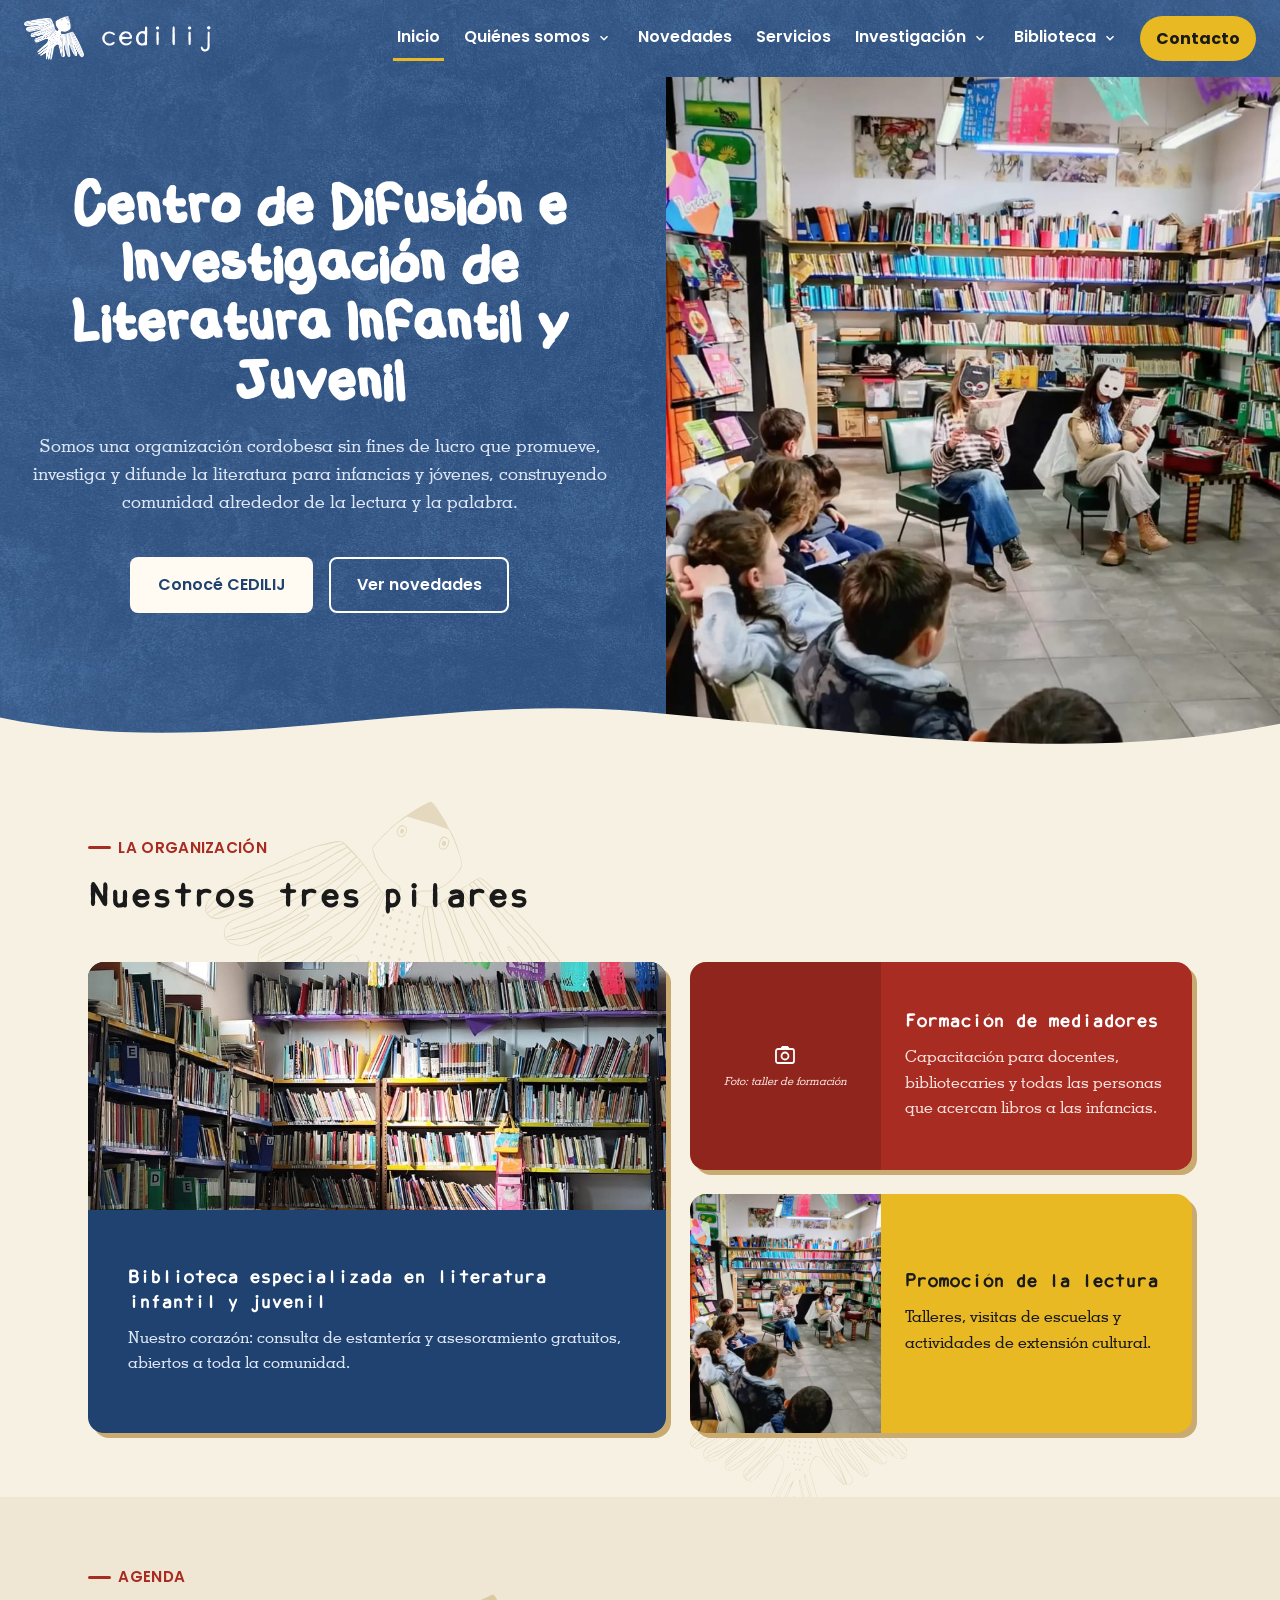
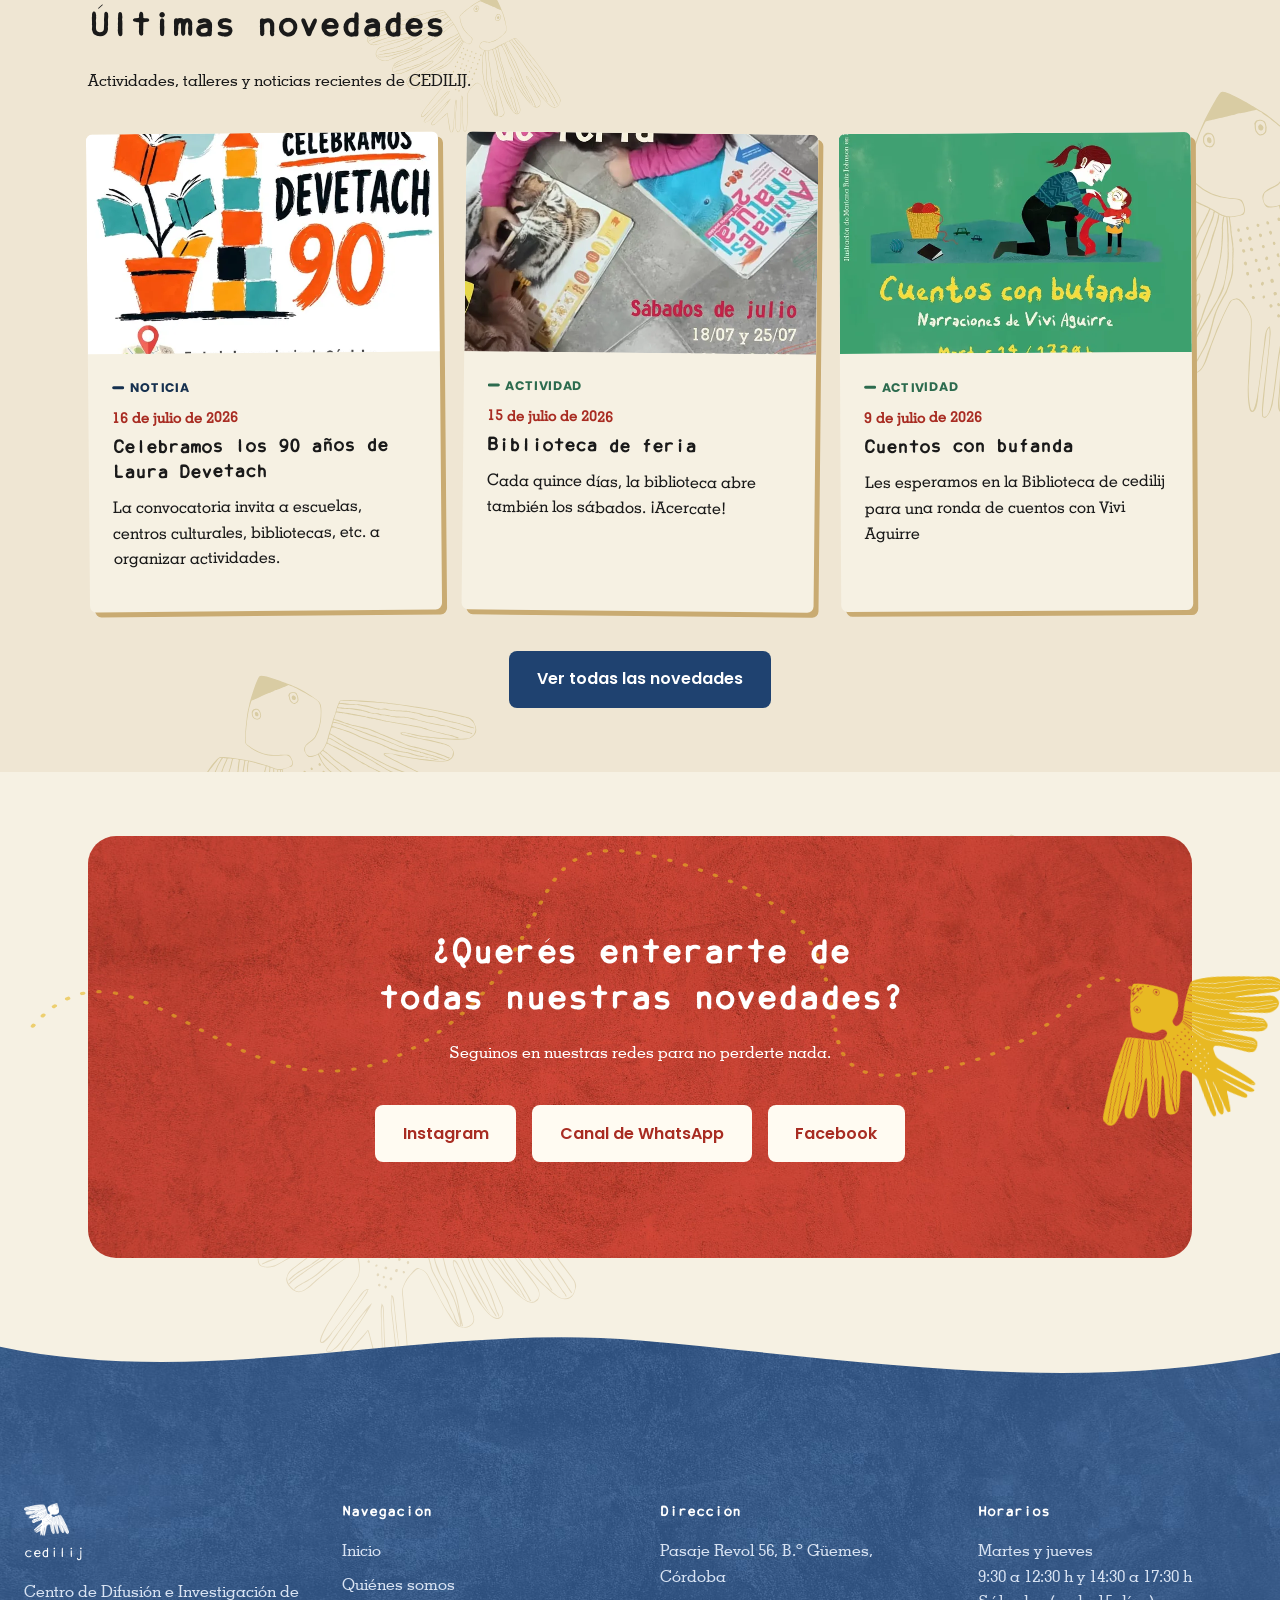
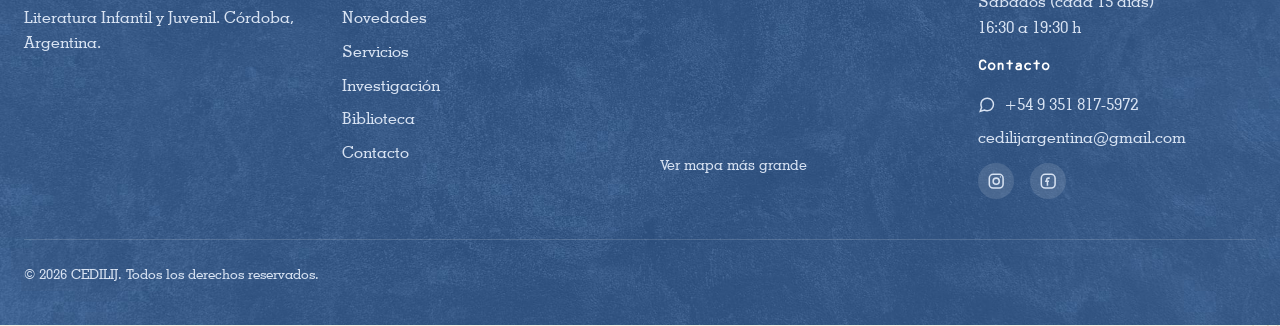
==== commit 96a23f3a: "Rediseño de "Nuestros tres pilares" con fotos reales Reemplacé las tarjetas genéricas (ícono + texto" ====
--- a/index.html
+++ b/index.html
@@ -165,28 +165,38 @@
           <span class="eyebrow">La organización</span>
           <h2>Nuestros tres pilares</h2>
         </div>
-        <div class="card-grid card-grid--pillars">
-          <article class="card card--featured" data-animate>
-            <div class="card-icon" aria-hidden="true">
-              <svg width="24" height="24" viewBox="0 0 24 24" fill="none" stroke="currentColor" stroke-width="2"><path d="M4 5.5C4 4.7 4.7 4 5.5 4H12v16H5.5c-.8 0-1.5-.7-1.5-1.5z"/><path d="M20 5.5c0-.8-.7-1.5-1.5-1.5H12v16h6.5c.8 0 1.5-.7 1.5-1.5z"/></svg>
-            </div>
-            <h3>Biblioteca especializada en literatura infantil y juvenil</h3>
-            <p>Nuestro corazón: consulta de esatantería y asesoramiento gratuitos, abiertos a toda la comunidad.</p>
+        <div class="pillars-grid">
+          <article class="pillar pillar--blue pillar--featured" data-animate>
+            <div class="pillar-media">
+              <img src="assets/img/carrusel4.jpg" alt="Interior de la biblioteca de CEDILIJ decorada con papel picado" width="900" height="1020" loading="lazy">
+            </div>
+            <div class="pillar-body">
+              <h3>Biblioteca especializada en literatura infantil y juvenil</h3>
+              <p>Nuestro corazón: consulta de estantería y asesoramiento gratuitos, abiertos a toda la comunidad.</p>
+            </div>
           </article>
-          <article class="card" data-animate>
-            <div class="card-icon" aria-hidden="true">
-              <svg width="24" height="24" viewBox="0 0 24 24" fill="none" stroke="currentColor" stroke-width="2"><circle cx="9" cy="8" r="3"/><path d="M3 20c0-3.3 2.7-6 6-6s6 2.7 6 6"/><path d="M16 9c1.7 0 3-1.3 3-3s-1.3-3-3-3"/><path d="M21 20c0-2.8-2-5.1-4.7-5.8"/></svg>
-            </div>
-            <h3>Formación de mediadores</h3>
-            <p>Capacitación para docentes, bibliotecaries y todas las personas que acercan libros a las infancias.</p>
-          </article>
-          <article class="card" data-animate>
-            <div class="card-icon" aria-hidden="true">
-              <svg width="24" height="24" viewBox="0 0 24 24" fill="none" stroke="currentColor" stroke-width="2"><path d="M3 11v2a2 2 0 0 0 2 2h1l4 4V5L6 9H5a2 2 0 0 0-2 2z"/><path d="M16 8a5 5 0 0 1 0 8"/><path d="M19 5a9 9 0 0 1 0 14"/></svg>
-            </div>
-            <h3>Promoción de la lectura</h3>
-            <p>Talleres, visitas de escuelas y actividades de extensión cultural.</p>
-          </article>
+          <div class="pillars-side">
+            <article class="pillar pillar--red pillar--split" data-animate>
+              <!-- [Completar: reemplazar por una foto real de un taller o capacitación de mediadores cuando haya una disponible] -->
+              <div class="pillar-media pillar-media--placeholder" aria-hidden="true">
+                <svg width="24" height="24" viewBox="0 0 24 24" fill="none" stroke="currentColor" stroke-width="1.8"><rect x="3" y="5" width="18" height="14" rx="2"/><circle cx="12" cy="12" r="3.5"/><path d="M8 5l1.5-2h5L16 5"/></svg>
+                <span>Foto: taller de formación</span>
+              </div>
+              <div class="pillar-body">
+                <h3>Formación de mediadores</h3>
+                <p>Capacitación para docentes, bibliotecaries y todas las personas que acercan libros a las infancias.</p>
+              </div>
+            </article>
+            <article class="pillar pillar--gold pillar--split" data-animate>
+              <div class="pillar-media">
+                <img src="assets/img/carrusel1.jpg" alt="Narración oral con máscaras para un grupo de chicas y chicos en la biblioteca de CEDILIJ" width="960" height="1200" loading="lazy">
+              </div>
+              <div class="pillar-body">
+                <h3>Promoción de la lectura</h3>
+                <p>Talleres, visitas de escuelas y actividades de extensión cultural.</p>
+              </div>
+            </article>
+          </div>
         </div>
       </div>
     </section>
--- a/assets/css/styles.css
+++ b/assets/css/styles.css
@@ -1004,47 +1004,171 @@
   }
 }
 
-/* Variante "pilares" (Inicio): la tarjeta destacada (.card--featured)
-   va primero y ocupa todo el ancho en pantallas chicas/medianas, con
-   las otras dos en dos columnas debajo; en desktop pasa al centro de
-   una fila de 3, más grande que las otras. Si la pantalla es muy
-   angosta, las tres quedan apiladas del mismo tamaño (orden natural
-   del HTML), para no perder legibilidad. */
-.card-grid--pillars {
+/* ---------- Tres pilares (Inicio) ----------
+   Con foto real arriba y franja de color sólido abajo, no la ficha
+   genérica de .card: Biblioteca queda grande a la izquierda,
+   Formación y Promoción apiladas más chicas a la derecha. En mobile
+   se apila todo en una sola columna. */
+.pillars-grid {
+  display: grid;
   grid-template-columns: 1fr;
-}
-
+  gap: var(--space-4);
+}
+
+.pillars-side {
+  display: flex;
+  flex-direction: column;
+  gap: var(--space-4);
+}
+
+@media (min-width: 48rem) {
+  .pillars-grid {
+    grid-template-columns: 1.15fr 1fr;
+    /* stretch (el valor por defecto de grid) iguala la altura de las
+       dos columnas a la más alta de las dos, en vez de calcular a
+       mano una proporción de foto que combine bien con el texto de
+       al lado. */
+    align-items: stretch;
+  }
+
+  .pillar--featured {
+    height: 100%;
+  }
+}
+
+.pillar {
+  display: flex;
+  flex-direction: column;
+  border-radius: var(--radius-md);
+  overflow: hidden;
+  box-shadow: 5px 5px 0 var(--color-shadow-card);
+  transition: transform var(--transition), box-shadow var(--transition);
+}
+
+.pillar:hover,
+.pillar:focus-within {
+  transform: translateY(-3px);
+  box-shadow: 8px 8px 0 var(--color-shadow-card);
+}
+
+.pillar-media {
+  aspect-ratio: 4 / 3;
+  overflow: hidden;
+}
+
+.pillar-media img {
+  width: 100%;
+  height: 100%;
+  object-fit: cover;
+  display: block;
+}
+
+.pillar--featured .pillar-media {
+  aspect-ratio: 7 / 3;
+}
+
+.pillar-body {
+  padding: var(--space-4);
+}
+
+.pillar--featured .pillar-body {
+  padding: var(--space-5);
+  flex: 1;
+  display: flex;
+  flex-direction: column;
+  justify-content: center;
+}
+
+.pillar h3,
+.pillar p {
+  color: inherit;
+}
+
+.pillar h3 {
+  margin-bottom: var(--space-2);
+}
+
+.pillar p:last-child {
+  margin-bottom: 0;
+}
+
+.pillar--blue {
+  background: var(--color-primary);
+  color: #fff;
+}
+
+.pillar--blue p {
+  color: #dce6f6;
+}
+
+.pillar--red {
+  background: var(--color-accent-dark);
+  color: #fff;
+}
+
+.pillar--red p {
+  color: var(--color-accent-tint);
+}
+
+.pillar--gold {
+  background: var(--color-gold);
+  color: var(--color-ink);
+}
+
+/* Formación y Promoción: en mobile se apilan como Biblioteca; a
+   partir de 30rem pasan a foto a la izquierda + texto a la derecha,
+   para no alargar la columna lateral. */
 @media (min-width: 30rem) {
-  .card-grid--pillars {
-    grid-template-columns: 1fr 1fr;
-  }
-
-  .card-grid--pillars .card--featured {
-    grid-column: 1 / -1;
-    padding: var(--space-5);
-  }
-}
-
-@media (min-width: 64rem) {
-  .card-grid--pillars {
-    grid-template-columns: 1fr 1.1fr 1fr;
-    align-items: end;
-  }
-
-  .card-grid--pillars .card--featured {
-    grid-column: 2;
-    grid-row: 1;
-  }
-
-  .card-grid--pillars .card:nth-child(2) {
-    grid-column: 1;
-    grid-row: 1;
-  }
-
-  .card-grid--pillars .card:nth-child(3) {
-    grid-column: 3;
-    grid-row: 1;
-  }
+  .pillar--split {
+    flex-direction: row;
+    /* Fija la altura de las dos en vez de dejarla "a lo que dé el
+       contenido": una imagen real y el recuadro de placeholder no
+       calculan esa altura natural igual, y quedaban de porte
+       distinto una de la otra. */
+    min-height: 13rem;
+  }
+
+  .pillar--split .pillar-media {
+    width: 38%;
+    flex: 0 0 38%;
+    aspect-ratio: auto;
+  }
+
+  .pillar--split .pillar-body {
+    flex: 1;
+    display: flex;
+    flex-direction: column;
+    justify-content: center;
+  }
+}
+
+/* Formación todavía no tiene foto propia: recuadro provisorio en el
+   mismo lugar donde va a ir, mismo ancho que la de Promoción de al
+   lado, para que las dos tarjetas midan igual mientras tanto. */
+.pillar-media--placeholder {
+  display: flex;
+  flex-direction: column;
+  align-items: center;
+  justify-content: center;
+  gap: 0.4rem;
+  text-align: center;
+  padding: var(--space-2);
+  background: rgba(0, 0, 0, 0.15);
+}
+
+.pillar-media--placeholder span {
+  font-size: 0.7rem;
+  font-style: italic;
+  line-height: 1.3;
+  color: var(--color-accent-tint);
+}
+
+.pillar :focus-visible {
+  outline-color: #fff;
+}
+
+.pillar--gold :focus-visible {
+  outline-color: var(--color-ink);
 }
 
 .card {
@@ -1828,21 +1952,24 @@
 .news-grid > [data-animate]:nth-child(1),
 .info-list > [data-animate]:nth-child(1),
 .faq-zigzag > [data-animate]:nth-child(1),
-.service-accordion > [data-animate]:nth-child(1) {
+.service-accordion > [data-animate]:nth-child(1),
+.pillars-grid > [data-animate]:nth-child(1) {
   transition-delay: 0ms;
 }
 .card-grid > [data-animate]:nth-child(2),
 .news-grid > [data-animate]:nth-child(2),
 .info-list > [data-animate]:nth-child(2),
 .faq-zigzag > [data-animate]:nth-child(2),
-.service-accordion > [data-animate]:nth-child(2) {
+.service-accordion > [data-animate]:nth-child(2),
+.pillars-side > [data-animate]:nth-child(1) {
   transition-delay: 90ms;
 }
 .card-grid > [data-animate]:nth-child(3),
 .news-grid > [data-animate]:nth-child(3),
 .info-list > [data-animate]:nth-child(3),
 .faq-zigzag > [data-animate]:nth-child(3),
-.service-accordion > [data-animate]:nth-child(3) {
+.service-accordion > [data-animate]:nth-child(3),
+.pillars-side > [data-animate]:nth-child(2) {
   transition-delay: 180ms;
 }
 .card-grid > [data-animate]:nth-child(4),
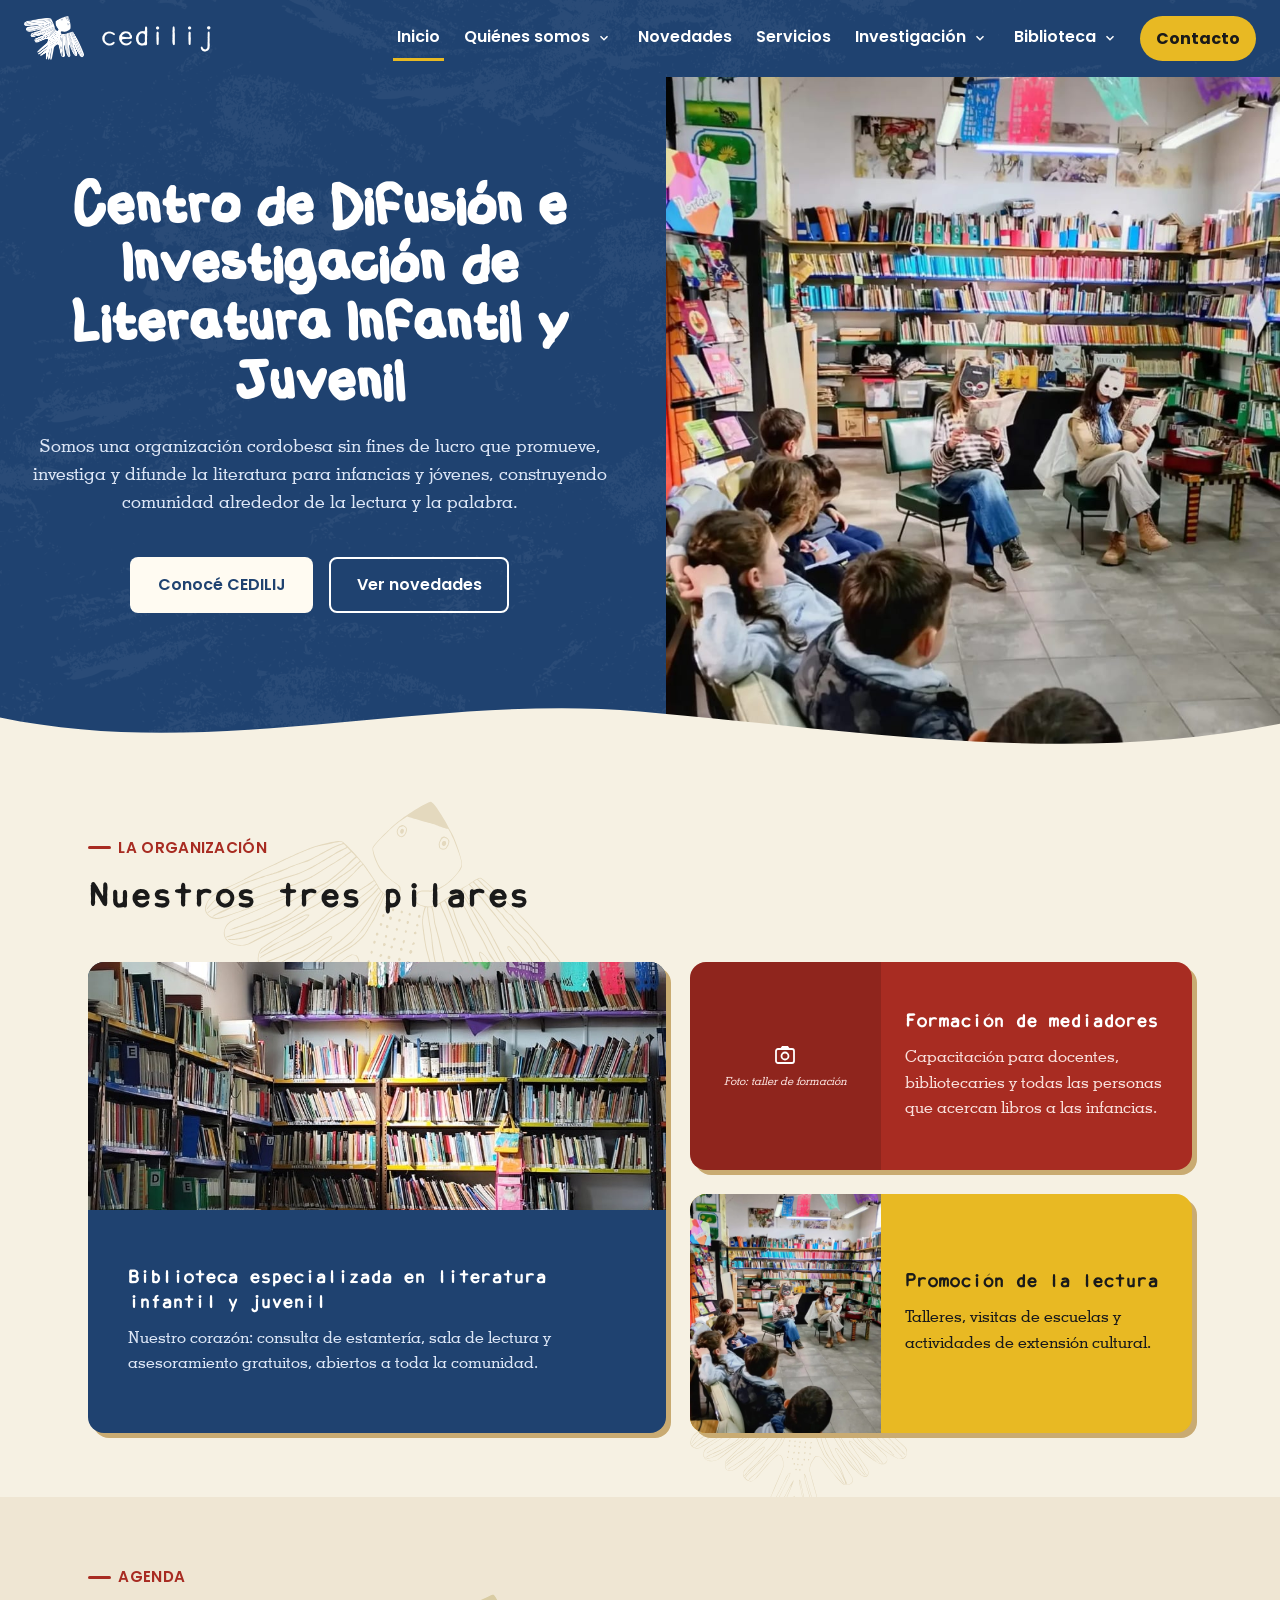
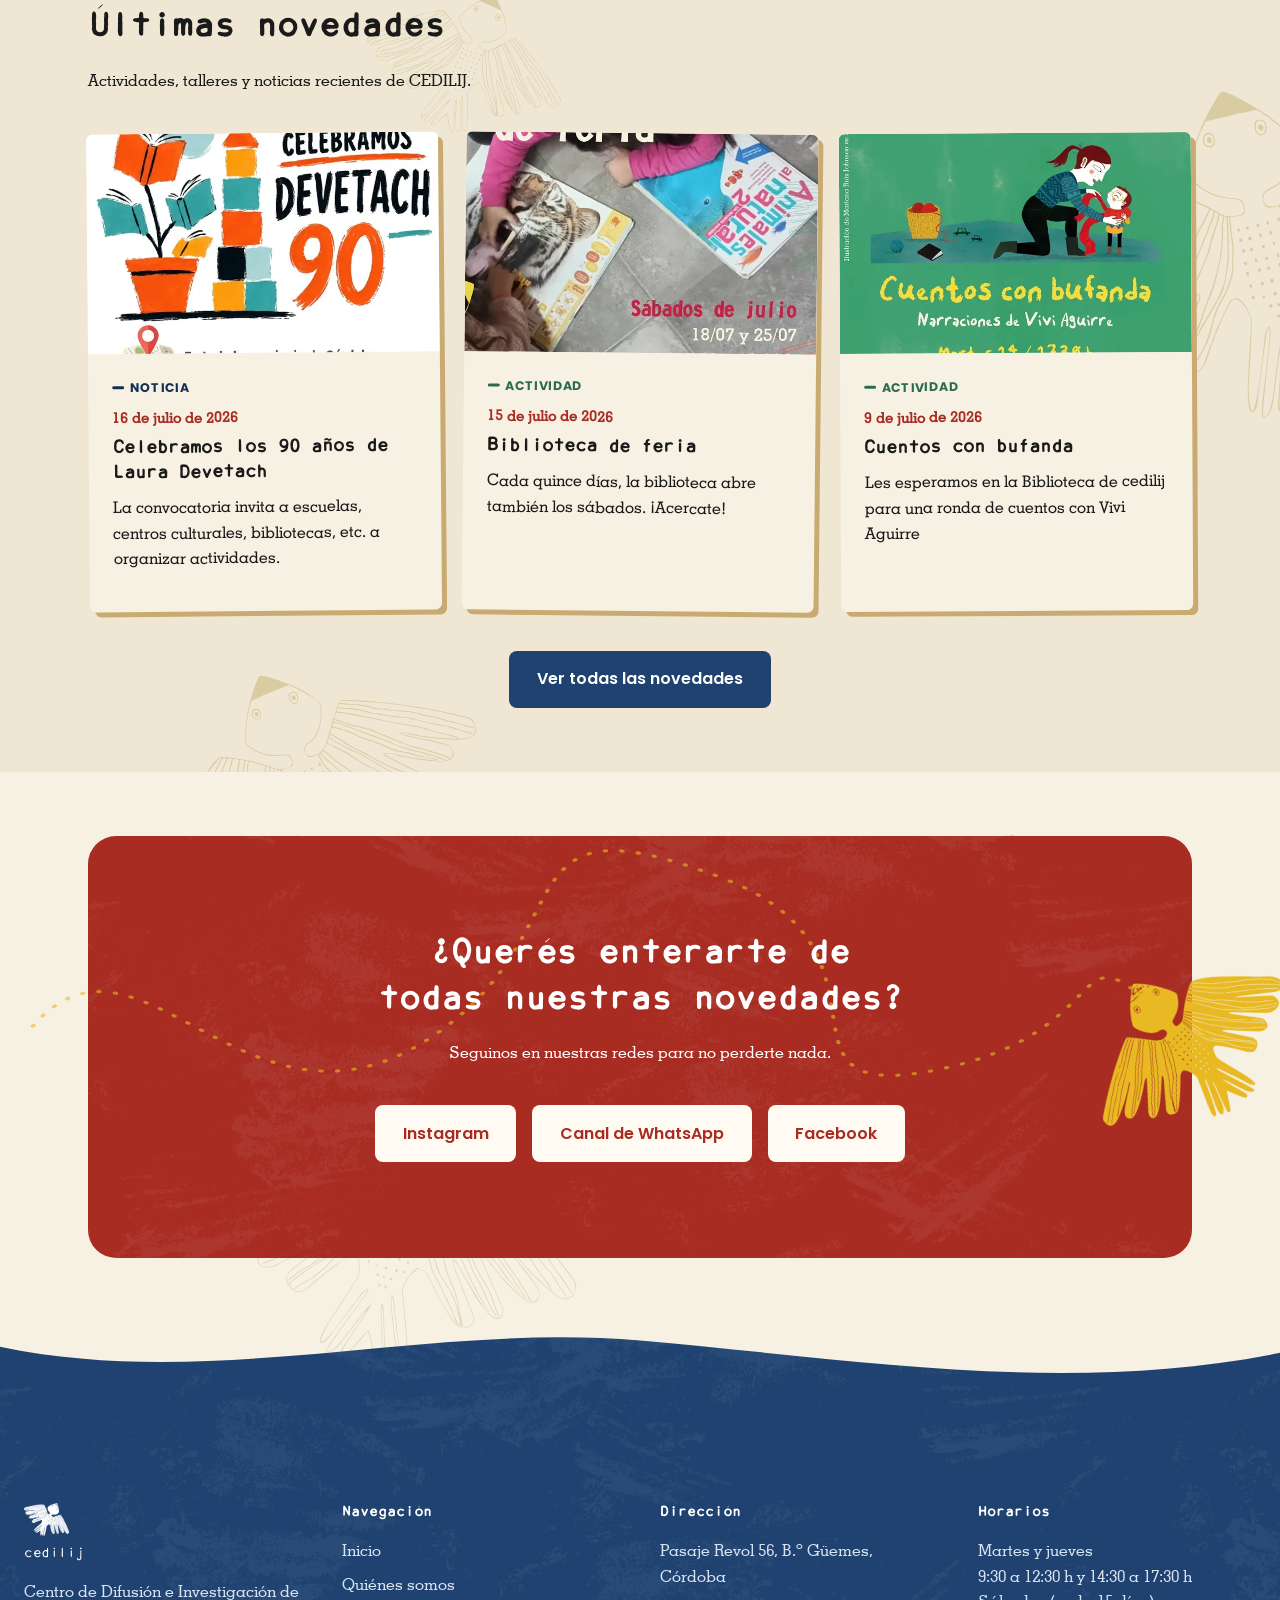
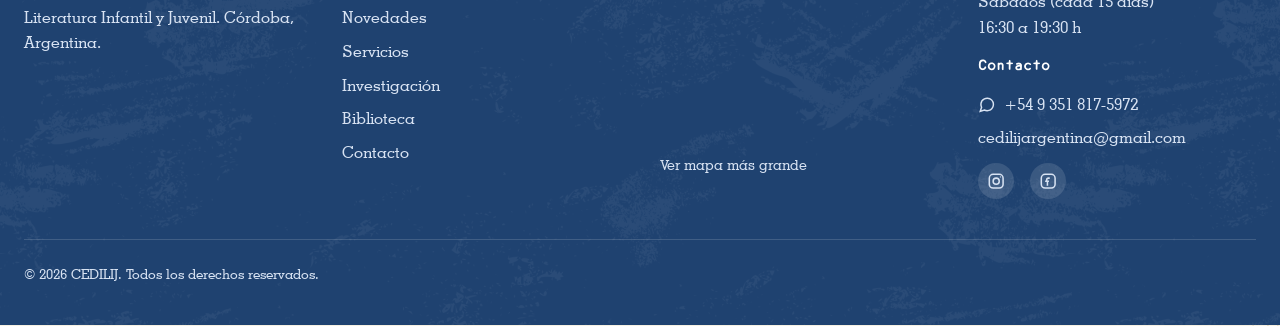
==== commit 96f37ccd: "Textura clara del hero, footer y cartel de WhatsApp Reemplazo hero-bg.jpg y cta-red-bg.jpg (fotos co" ====
--- a/index.html
+++ b/index.html
@@ -172,7 +172,7 @@
             </div>
             <div class="pillar-body">
               <h3>Biblioteca especializada en literatura infantil y juvenil</h3>
-              <p>Nuestro corazón: consulta de estantería y asesoramiento gratuitos, abiertos a toda la comunidad.</p>
+              <p>Nuestro corazón: consulta de estantería, sala de lectura y asesoramiento gratuitos, abiertos a toda la comunidad.</p>
             </div>
           </article>
           <div class="pillars-side">
--- a/assets/css/styles.css
+++ b/assets/css/styles.css
@@ -746,14 +746,6 @@
 .hero {
   position: relative;
   background-color: var(--color-primary);
-  /* hero-bg.jpg = textura + azul ya combinados en un solo archivo,
-     igual que hace tekmaneducation.com (imagen directa, sin blend
-     mode ni máscara CSS). Generado a partir de la textura provista
-     elegida; 23 KB en vez del ~1 MB de los intentos previos. */
-  background-image: url("../img/hero-bg.jpg");
-  background-size: cover;
-  background-position: center;
-  background-repeat: no-repeat;
   display: flex;
   align-items: center;
   min-height: 68vh;
@@ -762,8 +754,31 @@
   margin-bottom: -1px; /* evita una línea de 1px del bg de la página entre el hero y la onda */
 }
 
+/* Textura del azul: las 4 formas de tinta de bg-pattern-marks.png
+   (blancas, sobre transparente) tileadas y aclaradas con opacidad
+   baja, en vez de la foto con grano horneada que había antes
+   (hero-bg.jpg, ya sin uso) — mucho más sutil y, al ser un patrón que
+   se repite, escala sola a cualquier alto de sección sin estirarse. */
+.hero::before {
+  content: "";
+  position: absolute;
+  inset: 0;
+  background-image: url("../img/bg-pattern-marks.png");
+  background-repeat: repeat;
+  background-size: 1070px 1070px;
+  opacity: 0.05;
+  z-index: 0;
+}
+
 .hero > .container {
+  position: relative;
+  z-index: 1;
   width: 100%;
+}
+
+.hero-carousel,
+.hero-wave {
+  z-index: 1;
 }
 
 /* Solo se aplica si el JS pudo medir la altura real del header
@@ -1792,18 +1807,29 @@
    Recuadro centrado inspirado en el bloque final de tekmaneducation.com
    (caja de color con un ícono "volando" en una esquina) — mismo tipo
    de idea, pero con textura, contenido e imagen propios: el rojo de
-   marca con la misma técnica de textura+color que el hero
-   (cta-red-bg.jpg) y el pájaro de CEDILIJ en vez de un cohete. */
+   marca y el pájaro de CEDILIJ en vez de un cohete. */
 .whatsapp-cta {
   position: relative;
-  background-color: var(--color-accent);
-  background-image: url("../img/cta-red-bg.jpg");
-  background-size: cover;
-  background-position: center;
+  background-color: var(--color-accent-dark);
   border-radius: var(--radius-lg);
   padding: var(--space-7) var(--space-5);
   text-align: center;
   color: #fff;
+}
+
+/* Misma textura clara del hero/footer (ver ahí). border-radius:
+   inherit en vez de overflow:hidden en .whatsapp-cta, porque el
+   pájaro decorativo flota a propósito medio afuera de la caja. */
+.whatsapp-cta::before {
+  content: "";
+  position: absolute;
+  inset: 0;
+  border-radius: inherit;
+  background-image: url("../img/bg-pattern-marks.png");
+  background-repeat: repeat;
+  background-size: 1070px 1070px;
+  opacity: 0.05;
+  z-index: 0;
 }
 
 .whatsapp-cta h2 {
@@ -2336,10 +2362,6 @@
 .site-footer {
   position: relative;
   background-color: var(--color-primary);
-  background-image: url("../img/hero-bg.jpg");
-  background-size: cover;
-  background-position: center;
-  background-repeat: no-repeat;
   color: #d7e2f2;
   margin-top: calc(-1 * var(--wave-h));
   padding-top: calc(var(--space-6) + 2.5rem + var(--wave-h));
@@ -2354,7 +2376,21 @@
   mask-repeat: no-repeat, no-repeat;
 }
 
+/* Misma textura clara del hero, ver comentario ahí. */
+.site-footer::before {
+  content: "";
+  position: absolute;
+  inset: 0;
+  background-image: url("../img/bg-pattern-marks.png");
+  background-repeat: repeat;
+  background-size: 1070px 1070px;
+  opacity: 0.05;
+  z-index: 0;
+}
+
 .site-footer .container {
+  position: relative;
+  z-index: 1;
   max-width: none;
 }
 
